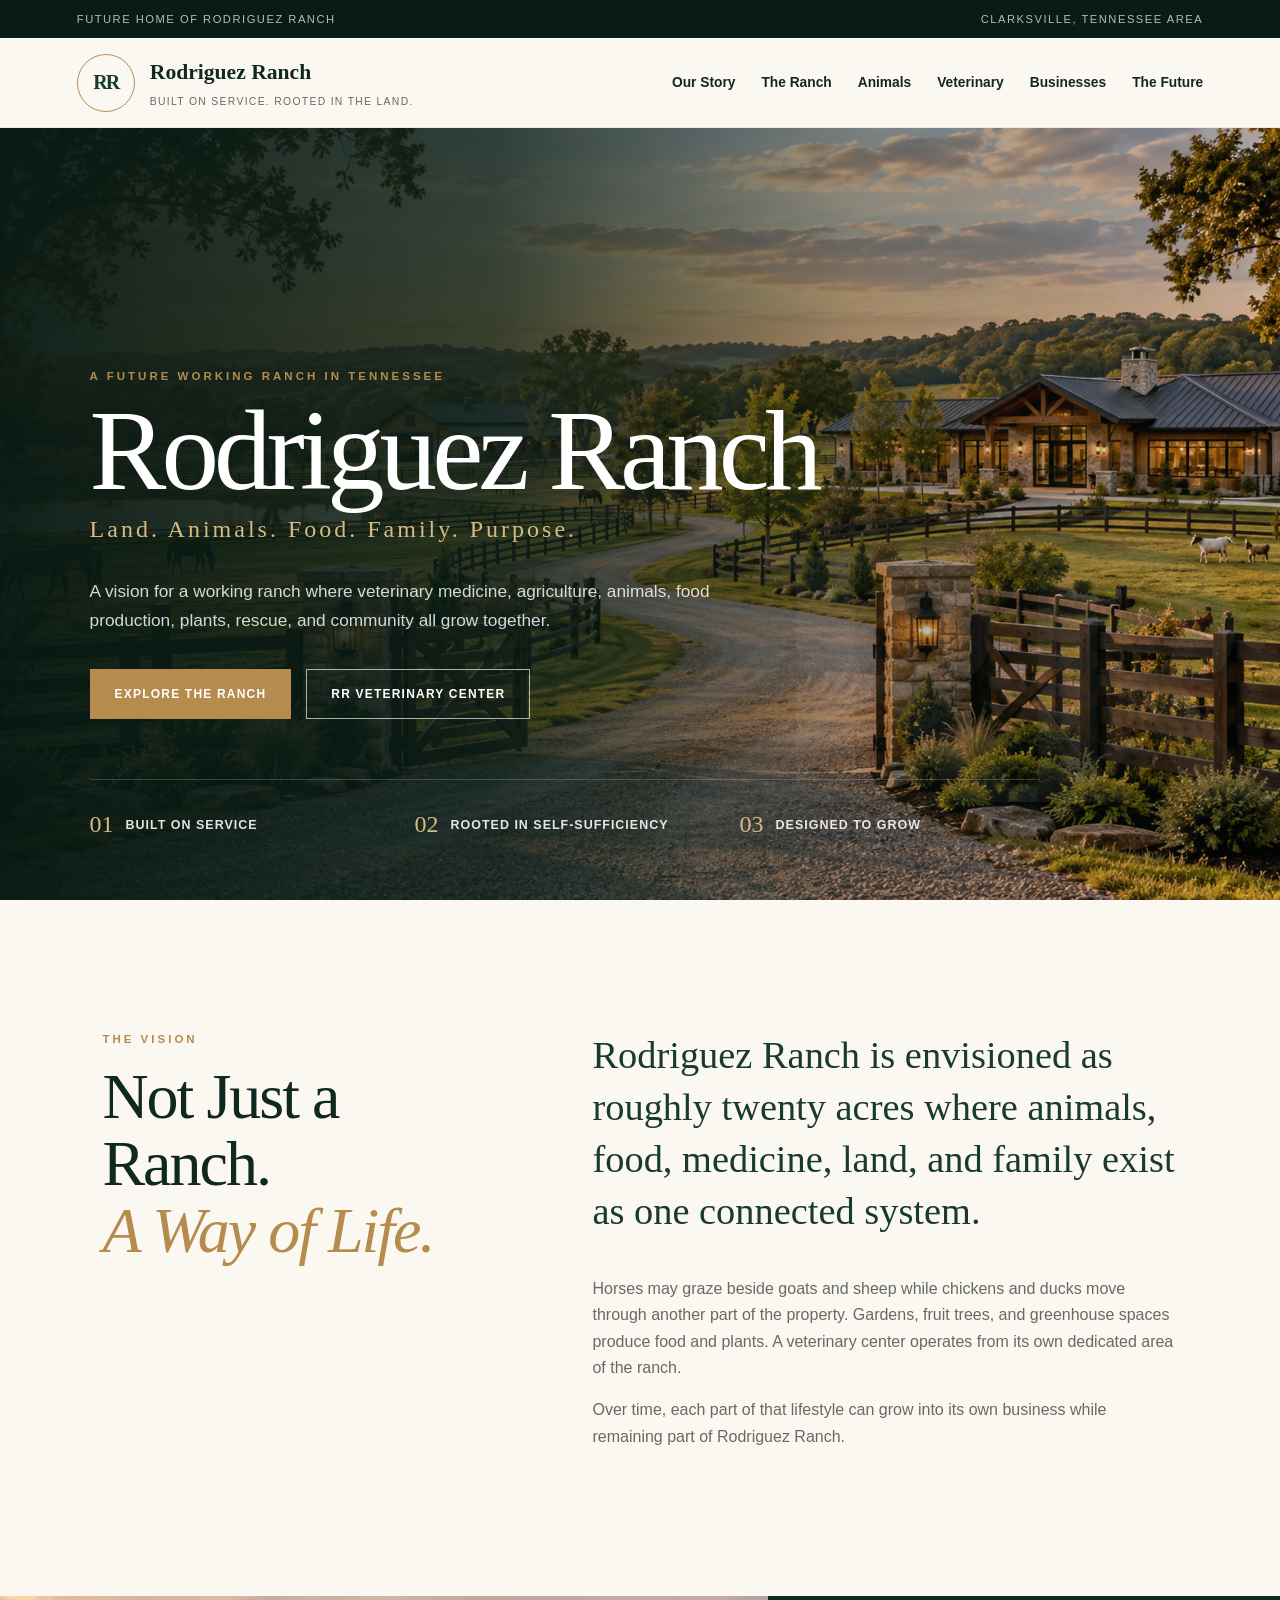
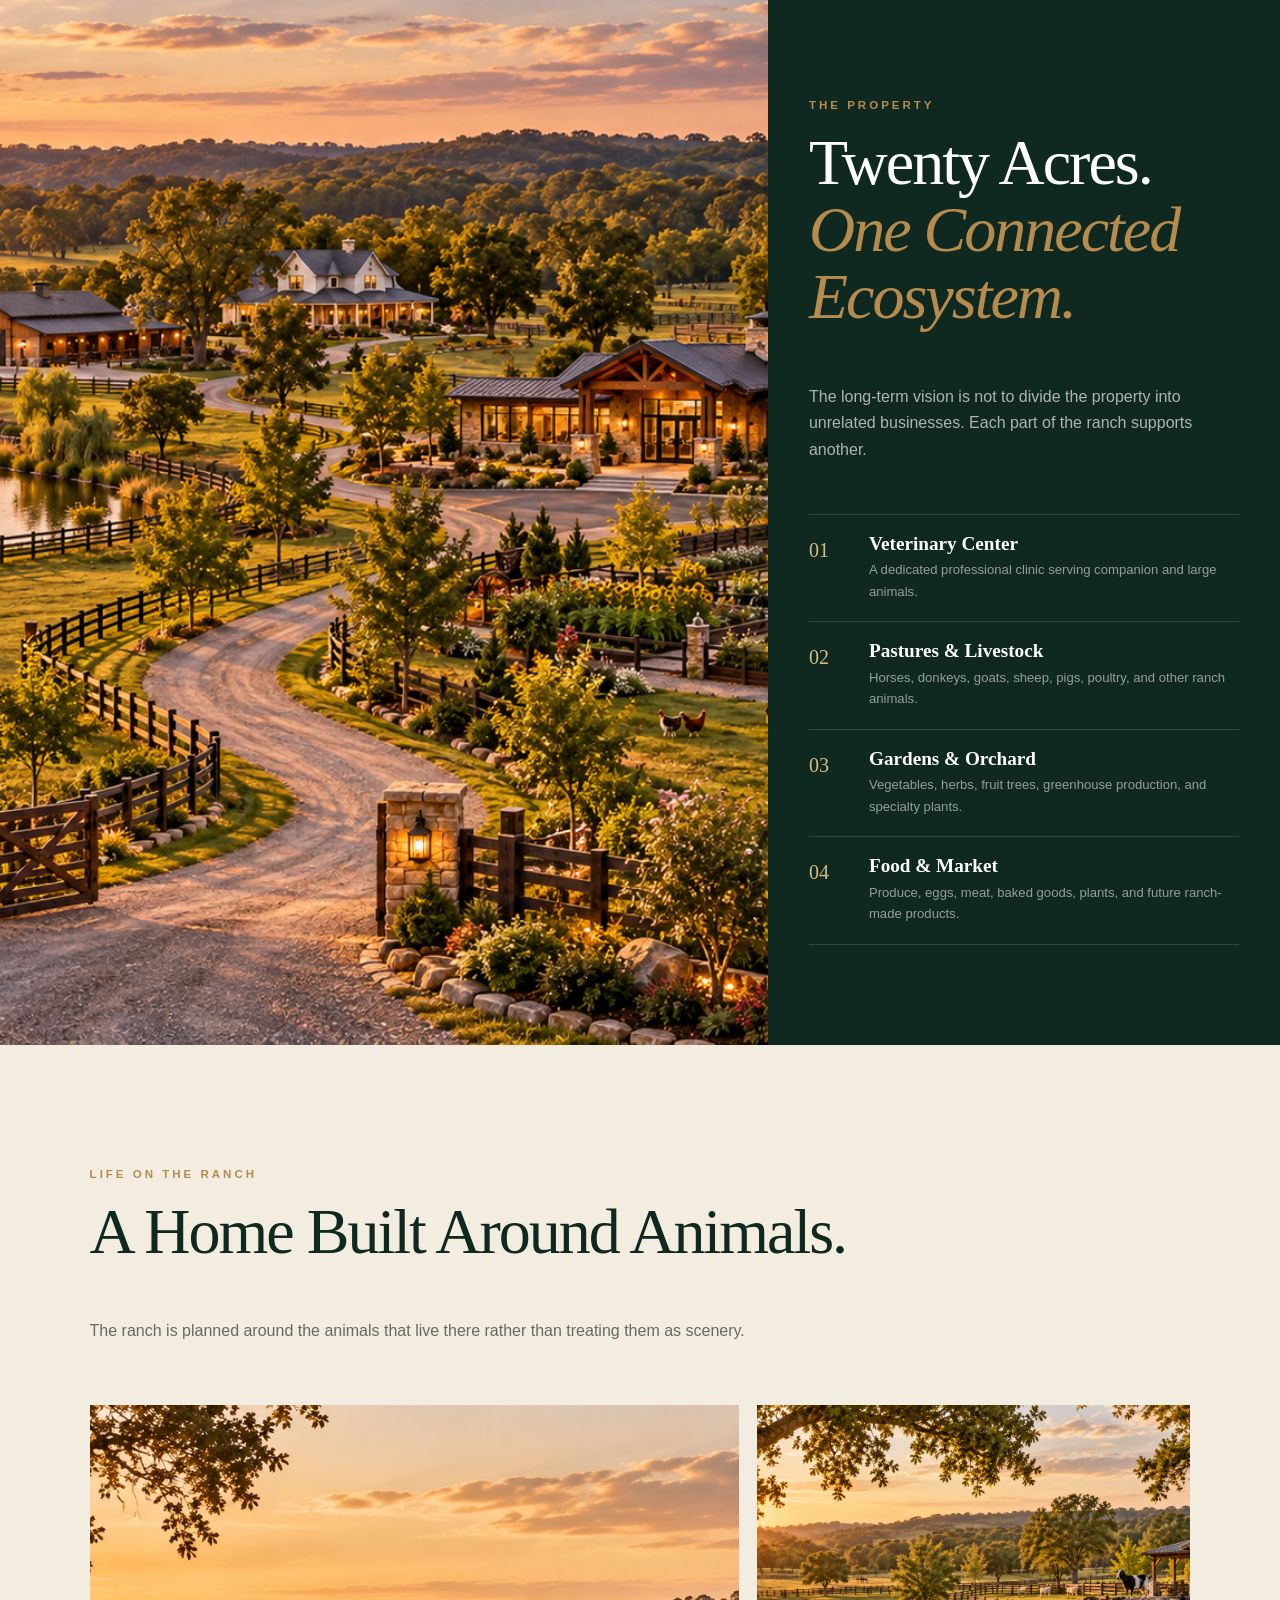
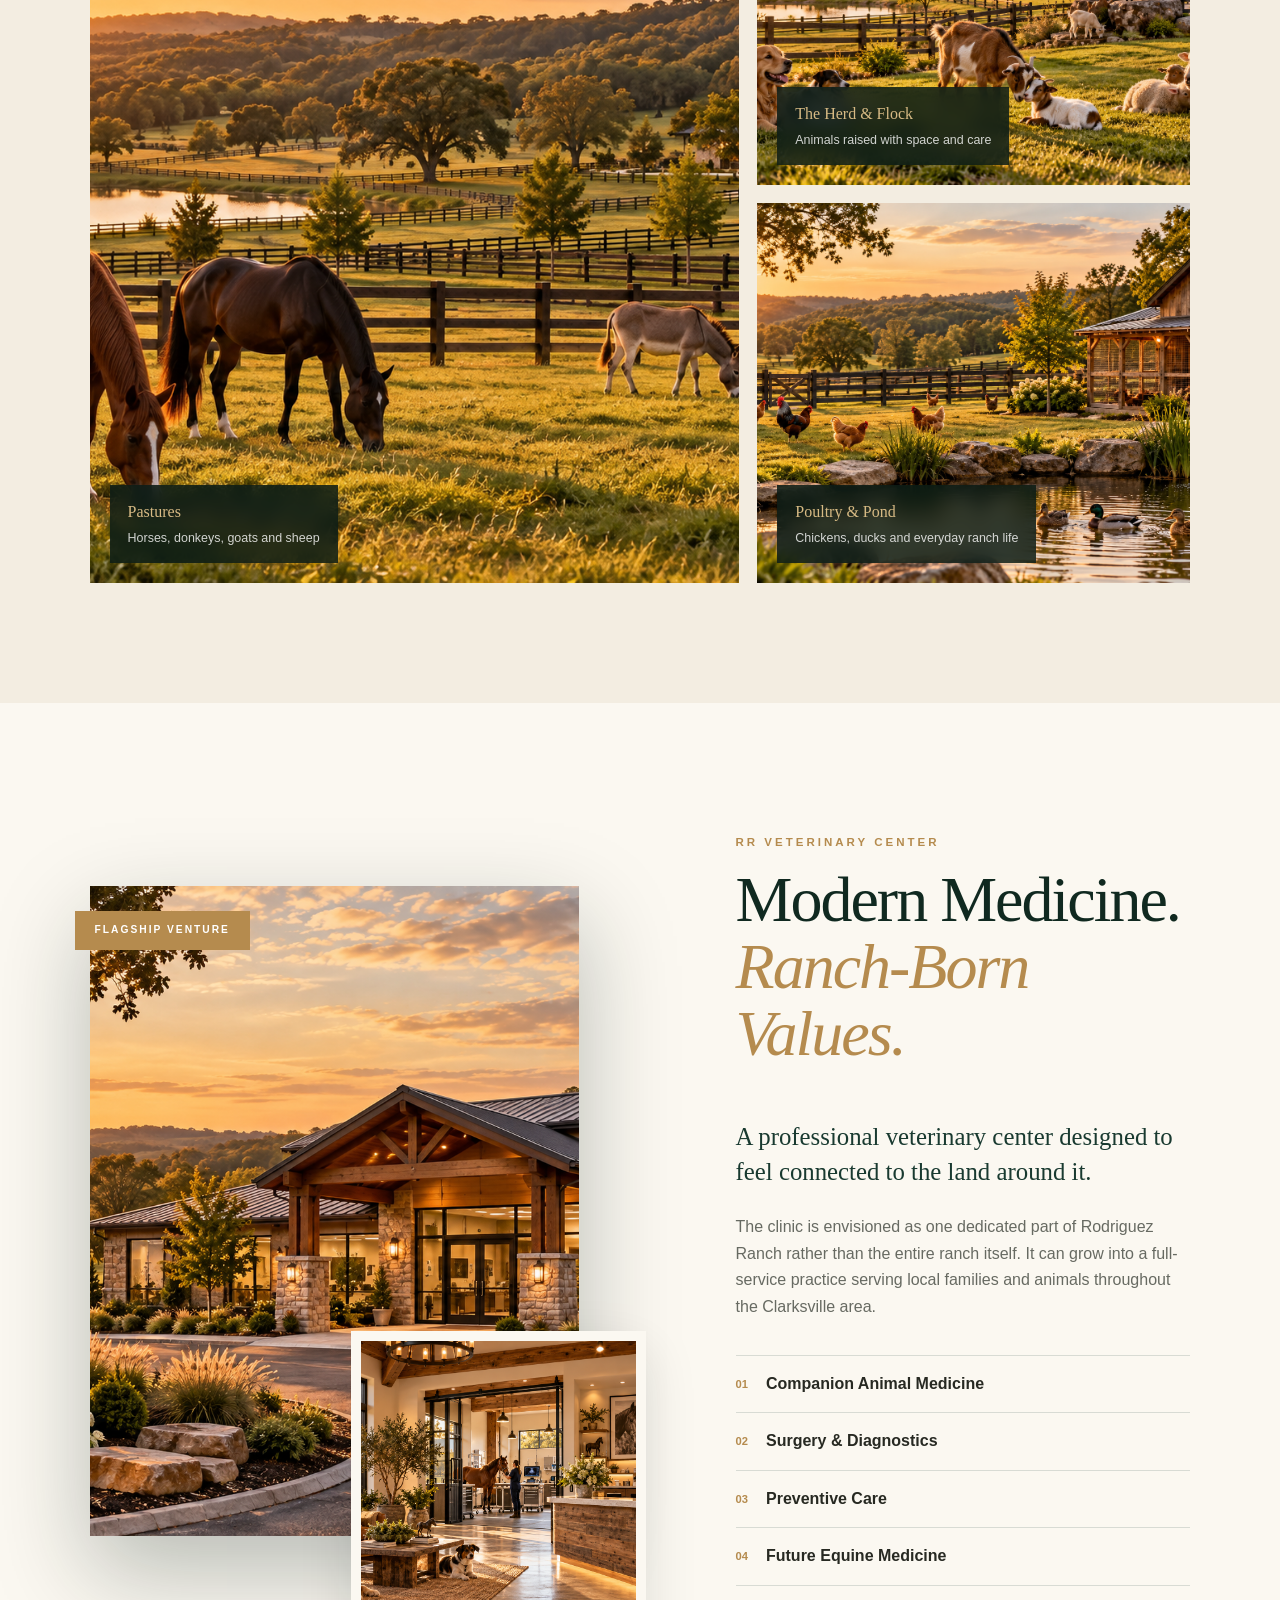
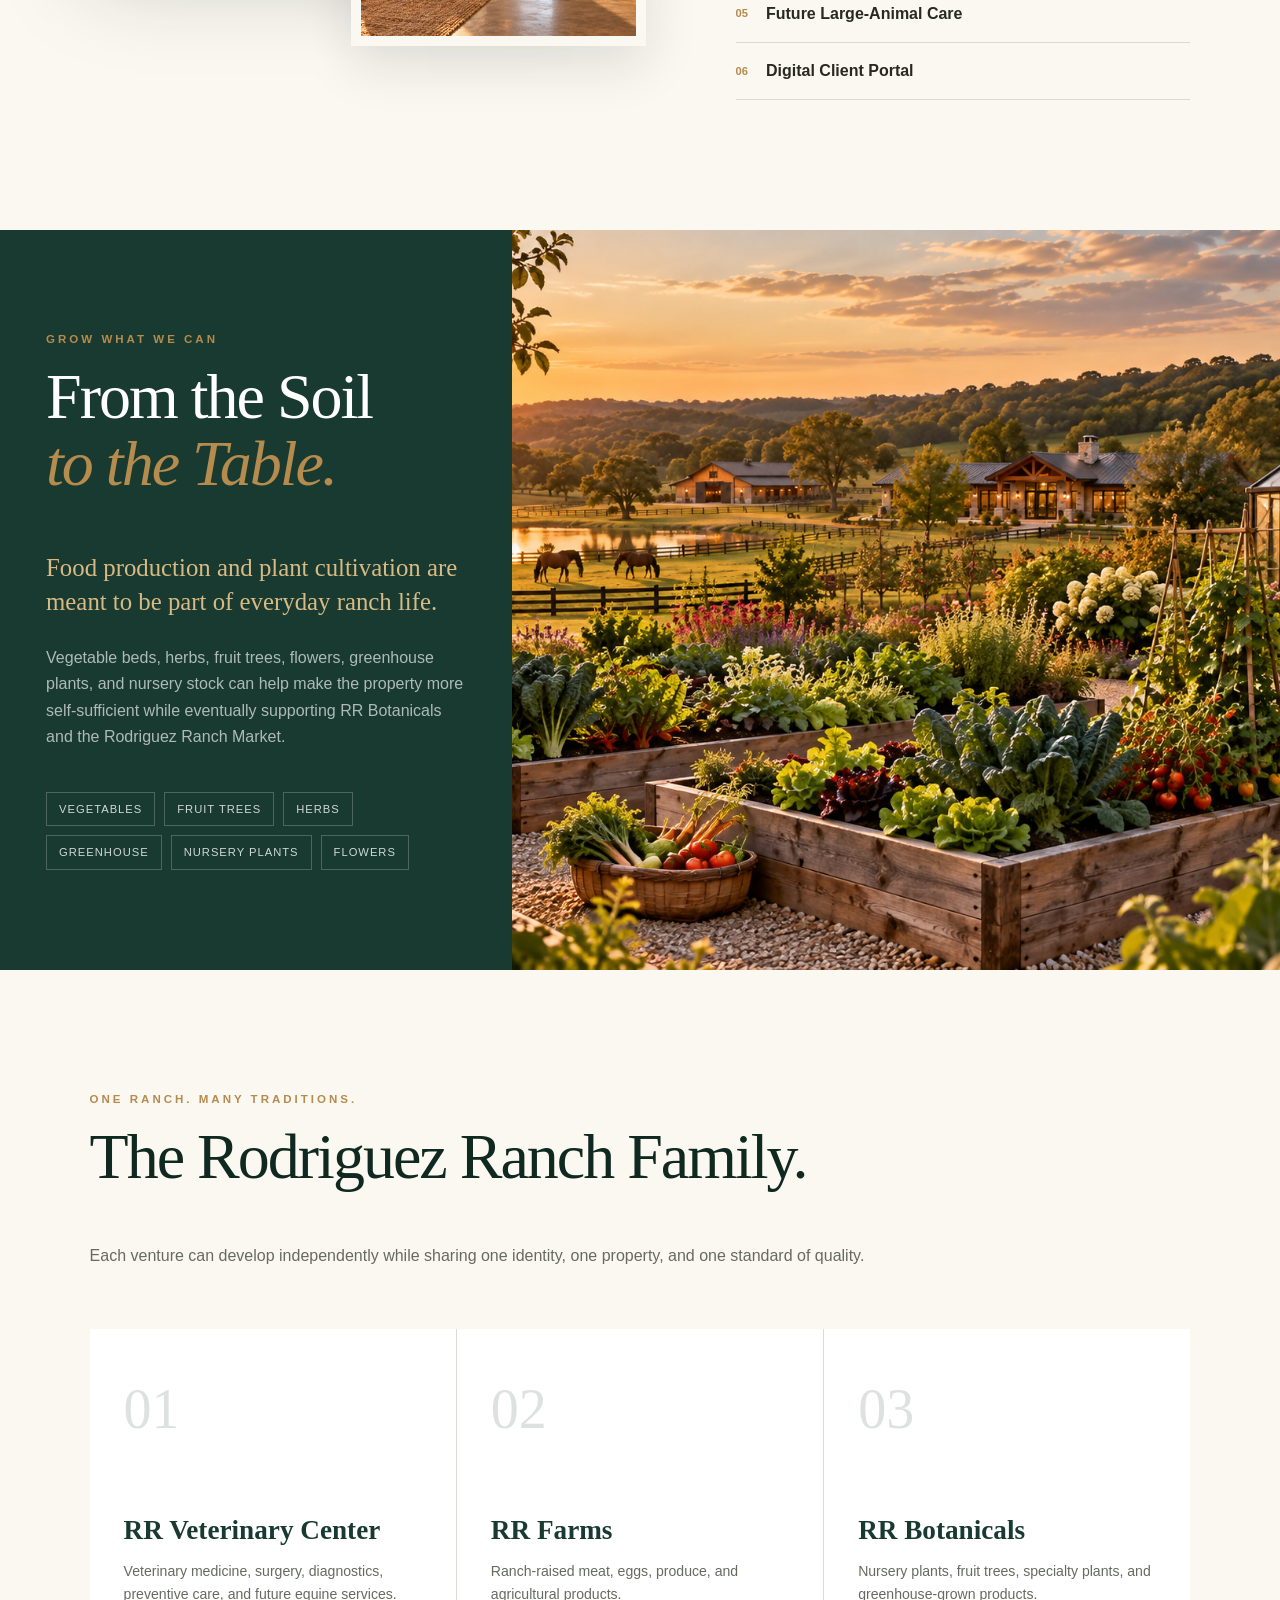
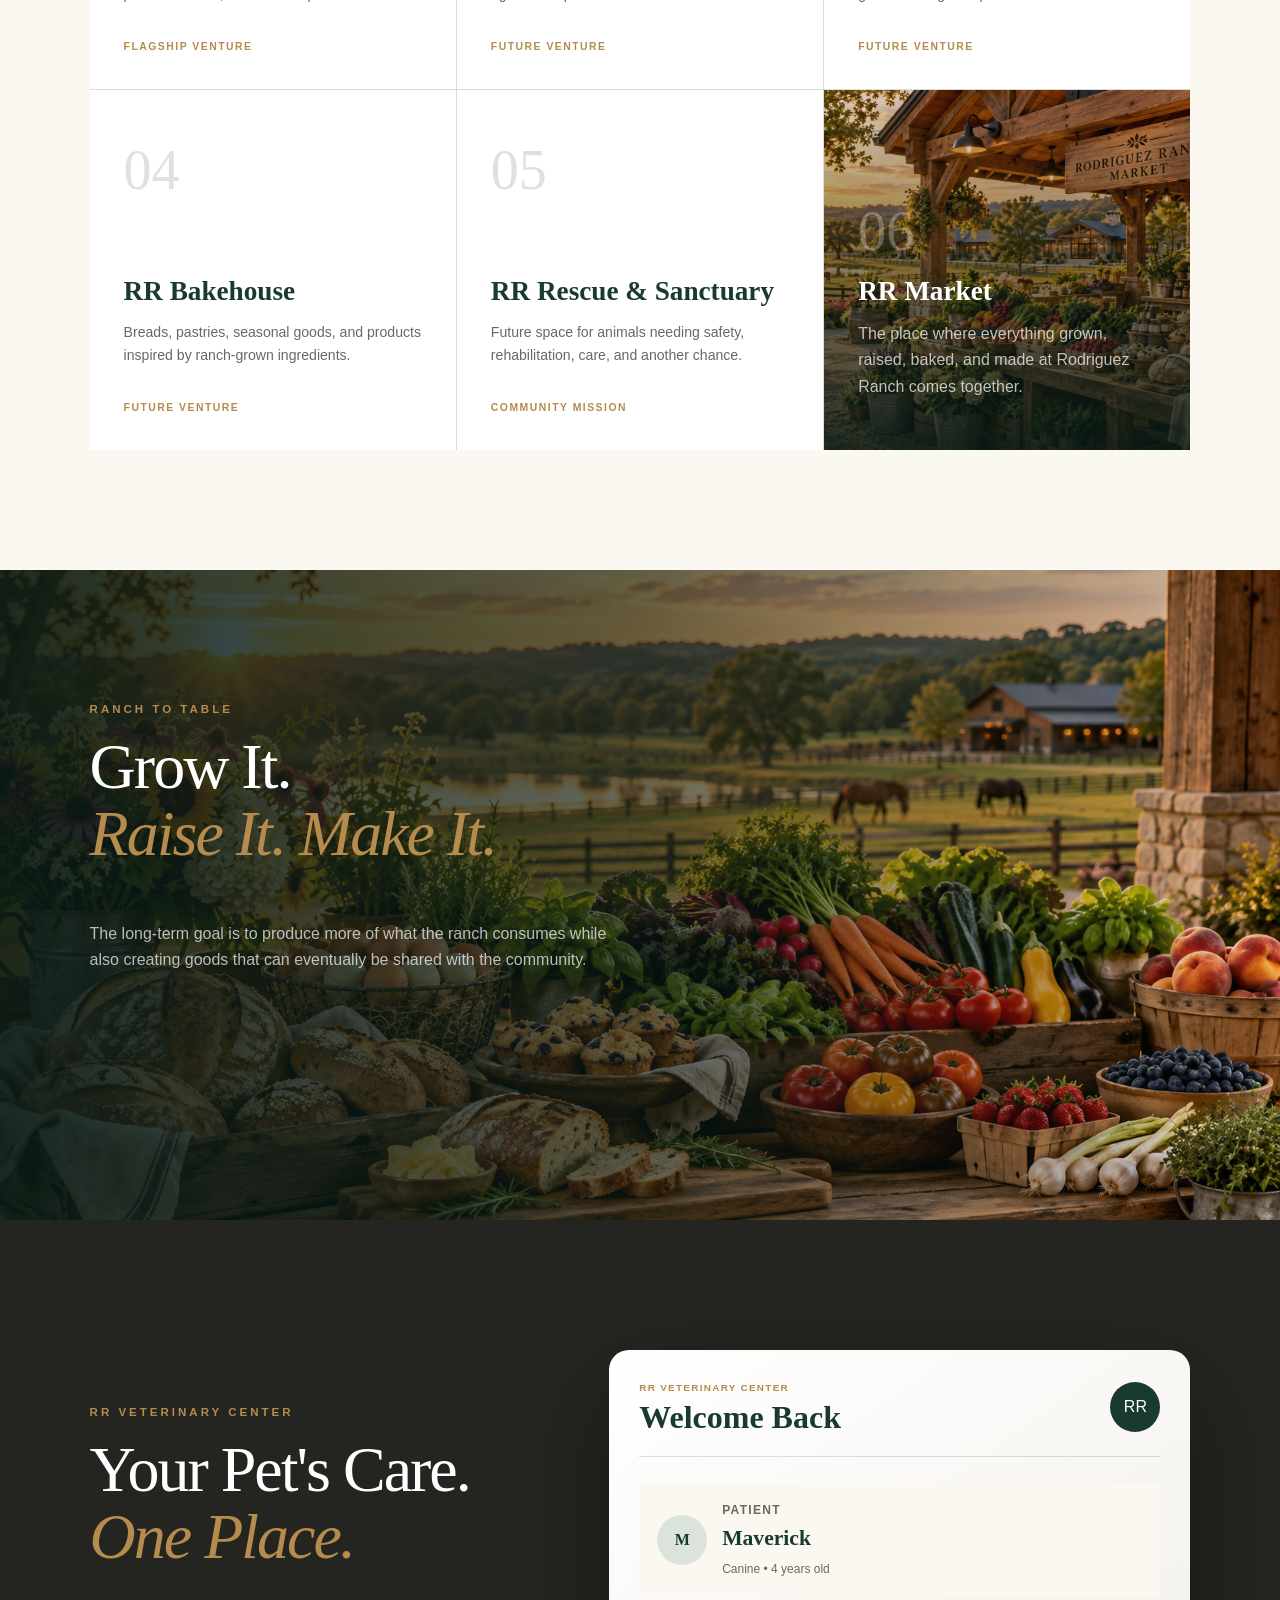
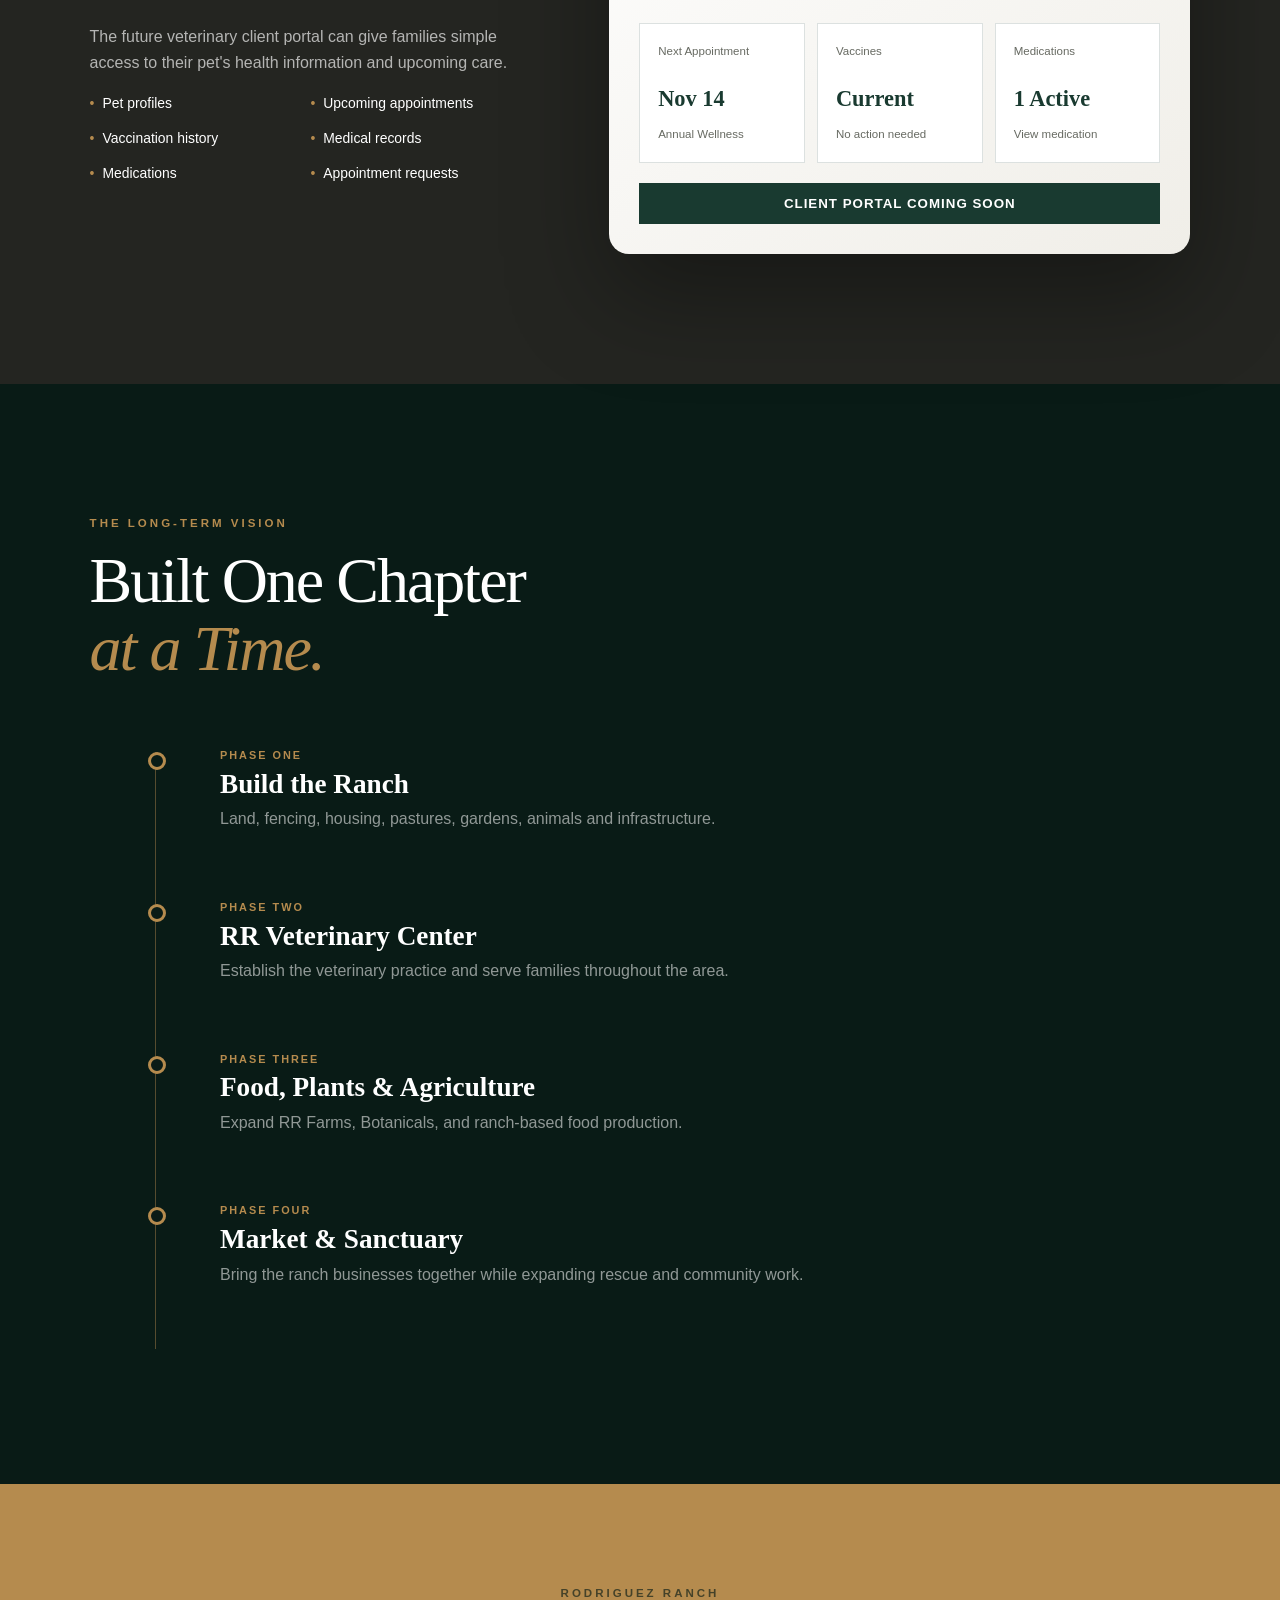
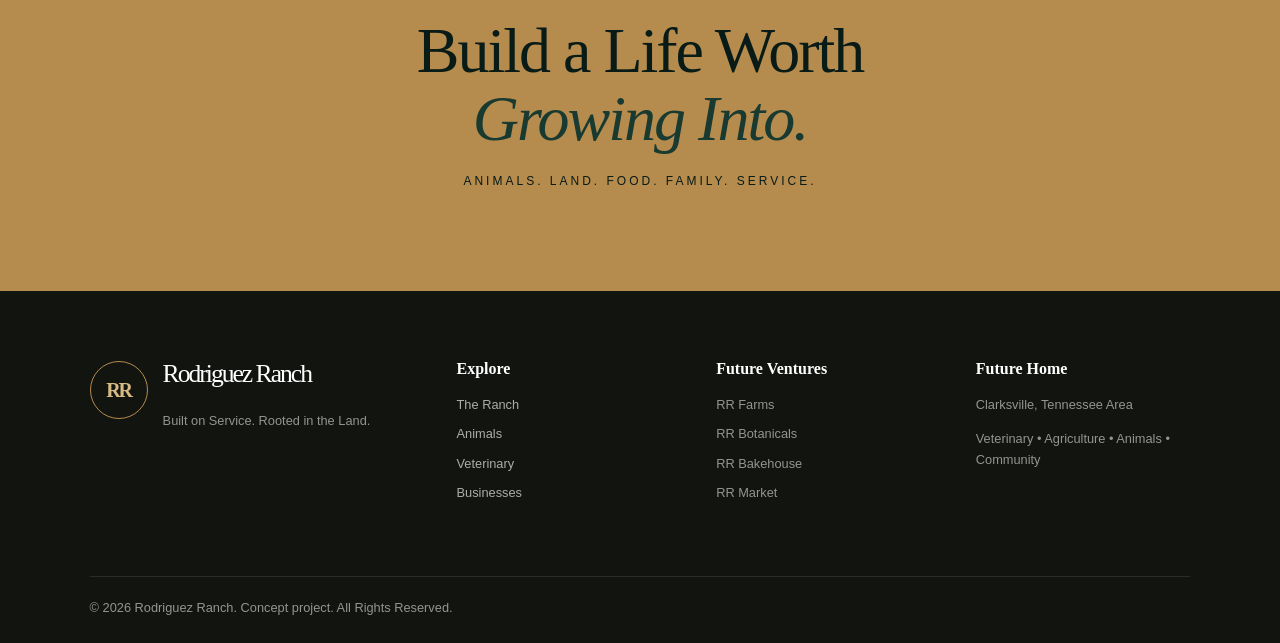
==== index.html @ 20a15f8b "Update index.html" ====
<!DOCTYPE html>
<html lang="en">

<head>
  <meta charset="UTF-8">

  <meta
    name="viewport"
    content="width=device-width, initial-scale=1.0"
  >

  <meta
    name="description"
    content="Rodriguez Ranch is a future working ranch in the Clarksville, Tennessee area built around veterinary medicine, animals, agriculture, food, plants, family, and service."
  >

  <title>Rodriguez Ranch | Clarksville, Tennessee</title>

  <link rel="stylesheet" href="style.css">
</head>


<body>

  <!-- =========================
       TOP BAR
  ========================== -->

  <div class="top-bar">
    <p>Future Home of Rodriguez Ranch</p>
    <p>Clarksville, Tennessee Area</p>
  </div>


  <!-- =========================
       HEADER
  ========================== -->

  <header id="home">

    <a href="#home" class="brand">

      <div class="brand-mark">
        RR
      </div>

      <div class="brand-text">

        <p class="brand-name">
          Rodriguez Ranch
        </p>

        <p class="brand-tagline">
          Built on Service. Rooted in the Land.
        </p>

      </div>

    </a>


    <nav aria-label="Main navigation">

      <ul>

        <li>
          <a href="#story">Our Story</a>
        </li>

        <li>
          <a href="ranch.html">The Ranch</a>
        </li>

        <li>
          <a href="#animals">Animals</a>
        </li>

        <li>
          <a href="#veterinary">Veterinary</a>
        </li>

        <li>
          <a href="#businesses">Businesses</a>
        </li>

        <li>
          <a href="#future">The Future</a>
        </li>

      </ul>

    </nav>

  </header>



  <main>


    <!-- =========================
         HERO
    ========================== -->

    <section id="hero">

      <div class="hero-content">

        <p class="eyebrow">
          A Future Working Ranch in Tennessee
        </p>

        <h1>
          Rodriguez Ranch
        </h1>

        <p class="hero-motto">
          Land. Animals. Food. Family. Purpose.
        </p>

        <p class="hero-description">
          A vision for a working ranch where veterinary
          medicine, agriculture, animals, food production,
          plants, rescue, and community all grow together.
        </p>


        <div class="hero-actions">

          <a href="ranch.html" class="button primary">
  Explore the Ranch
</a>

          <a href="#veterinary" class="button secondary">
            RR Veterinary Center
          </a>

        </div>


        <div class="hero-details">

          <div>
            <span>01</span>

            <strong>
              Built on Service
            </strong>
          </div>

          <div>
            <span>02</span>

            <strong>
              Rooted in Self-Sufficiency
            </strong>
          </div>

          <div>
            <span>03</span>

            <strong>
              Designed to Grow
            </strong>
          </div>

        </div>

      </div>

    </section>



    <!-- =========================
         STORY
    ========================== -->

    <section id="story">

      <div class="story-heading">

        <p class="eyebrow">
          The Vision
        </p>

        <h2>
          Not Just a Ranch.
          <span>A Way of Life.</span>
        </h2>

      </div>


      <div class="story-copy">

        <p class="story-lead">
          Rodriguez Ranch is envisioned as roughly
          twenty acres where animals, food, medicine,
          land, and family exist as one connected system.
        </p>

        <p>
          Horses may graze beside goats and sheep while
          chickens and ducks move through another part
          of the property. Gardens, fruit trees, and
          greenhouse spaces produce food and plants.
          A veterinary center operates from its own
          dedicated area of the ranch.
        </p>

        <p>
          Over time, each part of that lifestyle can
          grow into its own business while remaining
          part of Rodriguez Ranch.
        </p>

      </div>

    </section>



    <!-- =========================
         EXPLORE THE RANCH
    ========================== -->

    <section id="ranch">

      <div class="ranch-image">

        <img
          src="images/ranch/ranch-overview.png"
          alt="Concept view of Rodriguez Ranch with pastures, buildings, gardens and animals"
        >

      </div>


      <div class="ranch-content">

        <p class="eyebrow">
          The Property
        </p>

        <h2>
          Twenty Acres.
          <span>One Connected Ecosystem.</span>
        </h2>

        <p>
          The long-term vision is not to divide the
          property into unrelated businesses. Each
          part of the ranch supports another.
        </p>


        <div class="ranch-features">

          <article>
            <span>01</span>
            <h3>Veterinary Center</h3>
            <p>
              A dedicated professional clinic serving
              companion and large animals.
            </p>
          </article>


          <article>
            <span>02</span>
            <h3>Pastures &amp; Livestock</h3>
            <p>
              Horses, donkeys, goats, sheep, pigs,
              poultry, and other ranch animals.
            </p>
          </article>


          <article>
            <span>03</span>
            <h3>Gardens &amp; Orchard</h3>
            <p>
              Vegetables, herbs, fruit trees, greenhouse
              production, and specialty plants.
            </p>
          </article>


          <article>
            <span>04</span>
            <h3>Food &amp; Market</h3>
            <p>
              Produce, eggs, meat, baked goods, plants,
              and future ranch-made products.
            </p>
          </article>

        </div>

      </div>

    </section>



    <!-- =========================
         ANIMAL LIFE
    ========================== -->

    <section id="animals">

      <div class="section-heading">

        <p class="eyebrow">
          Life on the Ranch
        </p>

        <h2>
          A Home Built Around Animals.
        </h2>

        <p>
          The ranch is planned around the animals that
          live there rather than treating them as scenery.
        </p>

      </div>


      <div class="animal-gallery">

        <figure class="animal-main">

          <img
            src="images/animals/mixed-pasture.png"
            alt="Horses and other animals grazing across Rodriguez Ranch pastures"
          >

          <figcaption>
            <span>Pastures</span>
            Horses, donkeys, goats and sheep
          </figcaption>

        </figure>


        <figure>

          <img
            src="images/animals/goats-sheep-dog.png"
            alt="Dogs, goats and sheep relaxing together on the ranch"
          >

          <figcaption>
            <span>The Herd &amp; Flock</span>
            Animals raised with space and care
          </figcaption>

        </figure>


        <figure>

          <img
            src="images/animals/poultry-pond.png"
            alt="Chickens and ducks beside a pond and coop"
          >

          <figcaption>
            <span>Poultry &amp; Pond</span>
            Chickens, ducks and everyday ranch life
          </figcaption>

        </figure>


        <figure class="animal-wide">

          <img
            src="images/animals/horses-donkey.png"
            alt="Horses and donkey in a fenced ranch pasture"
          >

          <figcaption>
            <span>Equine Life</span>
            Horses and donkeys at the center of the ranch
          </figcaption>

        </figure>

      </div>

    </section>



    <!-- =========================
         VETERINARY CENTER
    ========================== -->

    <section id="veterinary">

      <div class="vet-visual">

        <img
          class="vet-main-image"
          src="images/veterinary/vet-center.png"
          alt="Concept exterior of the future RR Veterinary Center"
        >

        <img
          class="vet-secondary-image"
          src="images/veterinary/vet-interior.png"
          alt="Concept interior of the future RR Veterinary Center"
        >

        <div class="vet-label">
          Flagship Venture
        </div>

      </div>


      <div class="vet-content">

        <p class="eyebrow">
          RR Veterinary Center
        </p>

        <h2>
          Modern Medicine.
          <span>Ranch-Born Values.</span>
        </h2>

        <p class="large-copy">
          A professional veterinary center designed
          to feel connected to the land around it.
        </p>

        <p>
          The clinic is envisioned as one dedicated part
          of Rodriguez Ranch rather than the entire ranch
          itself. It can grow into a full-service practice
          serving local families and animals throughout
          the Clarksville area.
        </p>


        <div class="service-list">

          <div>
            <span>01</span>
            <p>Companion Animal Medicine</p>
          </div>

          <div>
            <span>02</span>
            <p>Surgery &amp; Diagnostics</p>
          </div>

          <div>
            <span>03</span>
            <p>Preventive Care</p>
          </div>

          <div>
            <span>04</span>
            <p>Future Equine Medicine</p>
          </div>

          <div>
            <span>05</span>
            <p>Future Large-Animal Care</p>
          </div>

          <div>
            <span>06</span>
            <p>Digital Client Portal</p>
          </div>

        </div>

      </div>

    </section>



    <!-- =========================
         GARDENS
    ========================== -->

    <section id="gardens">

      <div class="garden-content">

        <p class="eyebrow">
          Grow What We Can
        </p>

        <h2>
          From the Soil
          <span>to the Table.</span>
        </h2>

        <p class="large-copy">
          Food production and plant cultivation are
          meant to be part of everyday ranch life.
        </p>

        <p>
          Vegetable beds, herbs, fruit trees, flowers,
          greenhouse plants, and nursery stock can help
          make the property more self-sufficient while
          eventually supporting RR Botanicals and the
          Rodriguez Ranch Market.
        </p>


        <div class="garden-tags">
          <span>Vegetables</span>
          <span>Fruit Trees</span>
          <span>Herbs</span>
          <span>Greenhouse</span>
          <span>Nursery Plants</span>
          <span>Flowers</span>
        </div>

      </div>


      <div class="garden-image">

        <img
          src="images/gardens/garden-greenhouse.png"
          alt="Raised vegetable gardens and greenhouse at Rodriguez Ranch"
        >

      </div>

    </section>



    <!-- =========================
         BUSINESS FAMILY
    ========================== -->

    <section id="businesses">

      <div class="section-heading">

        <p class="eyebrow">
          One Ranch. Many Traditions.
        </p>

        <h2>
          The Rodriguez Ranch Family.
        </h2>

        <p>
          Each venture can develop independently while
          sharing one identity, one property, and one
          standard of quality.
        </p>

      </div>


      <div class="business-grid">


        <article class="business-card business-vet">

          <p class="business-number">01</p>

          <h3>
            RR Veterinary Center
          </h3>

          <p>
            Veterinary medicine, surgery, diagnostics,
            preventive care, and future equine services.
          </p>

          <span>
            Flagship Venture
          </span>

        </article>


        <article class="business-card business-farms">

          <p class="business-number">02</p>

          <h3>
            RR Farms
          </h3>

          <p>
            Ranch-raised meat, eggs, produce, and
            agricultural products.
          </p>

          <span>
            Future Venture
          </span>

        </article>


        <article class="business-card business-botanicals">

          <p class="business-number">03</p>

          <h3>
            RR Botanicals
          </h3>

          <p>
            Nursery plants, fruit trees, specialty
            plants, and greenhouse-grown products.
          </p>

          <span>
            Future Venture
          </span>

        </article>


        <article class="business-card business-bakehouse">

          <p class="business-number">04</p>

          <h3>
            RR Bakehouse
          </h3>

          <p>
            Breads, pastries, seasonal goods, and
            products inspired by ranch-grown ingredients.
          </p>

          <span>
            Future Venture
          </span>

        </article>


        <article class="business-card business-rescue">

          <p class="business-number">05</p>

          <h3>
            RR Rescue &amp; Sanctuary
          </h3>

          <p>
            Future space for animals needing safety,
            rehabilitation, care, and another chance.
          </p>

          <span>
            Community Mission
          </span>

        </article>


        <article class="business-card business-market">

          <img
            src="images/products/ranch-market.png"
            alt="Concept Rodriguez Ranch Market with produce, bread, eggs and plants"
          >

          <div class="business-overlay">

            <p class="business-number">
              06
            </p>

            <h3>
              RR Market
            </h3>

            <p>
              The place where everything grown,
              raised, baked, and made at Rodriguez
              Ranch comes together.
            </p>

          </div>

        </article>


      </div>

    </section>



    <!-- =========================
         FARM TO TABLE FEATURE
    ========================== -->

    <section id="farm-table">

      <img
        src="images/products/ranch-food.png"
        alt="Fresh bread, vegetables, fruit and ranch products"
      >


      <div class="farm-table-content">

        <p class="eyebrow">
          Ranch to Table
        </p>

        <h2>
          Grow It.
          <span>Raise It. Make It.</span>
        </h2>

        <p>
          The long-term goal is to produce more of what
          the ranch consumes while also creating goods
          that can eventually be shared with the community.
        </p>

      </div>

    </section>



    <!-- =========================
         CLIENT PORTAL
    ========================== -->

    <section id="client-portal">

      <div class="portal-intro">

        <p class="eyebrow">
          RR Veterinary Center
        </p>

        <h2>
          Your Pet's Care.
          <span>One Place.</span>
        </h2>

        <p>
          The future veterinary client portal can give
          families simple access to their pet's health
          information and upcoming care.
        </p>


        <ul>
          <li>Pet profiles</li>
          <li>Upcoming appointments</li>
          <li>Vaccination history</li>
          <li>Medical records</li>
          <li>Medications</li>
          <li>Appointment requests</li>
        </ul>

      </div>


      <div class="portal-demo">

        <div class="portal-window">


          <div class="portal-header">

            <div>
              <p class="portal-small">
                RR Veterinary Center
              </p>

              <h3>
                Welcome Back
              </h3>
            </div>

            <div class="portal-avatar">
              RR
            </div>

          </div>


          <div class="pet-profile">

            <div class="pet-avatar">
              M
            </div>

            <div>

              <p class="portal-small">
                Patient
              </p>

              <h4>
                Maverick
              </h4>

              <p>
                Canine • 4 years old
              </p>

            </div>

          </div>


          <div class="portal-status-grid">

            <div class="portal-stat">

              <p>
                Next Appointment
              </p>

              <strong>
                Nov 14
              </strong>

              <span>
                Annual Wellness
              </span>

            </div>


            <div class="portal-stat">

              <p>
                Vaccines
              </p>

              <strong>
                Current
              </strong>

              <span>
                No action needed
              </span>

            </div>


            <div class="portal-stat">

              <p>
                Medications
              </p>

              <strong>
                1 Active
              </strong>

              <span>
                View medication
              </span>

            </div>

          </div>


          <button type="button" disabled>
            Client Portal Coming Soon
          </button>

        </div>

      </div>

    </section>



    <!-- =========================
         FUTURE
    ========================== -->

    <section id="future">

      <div class="future-heading">

        <p class="eyebrow">
          The Long-Term Vision
        </p>

        <h2>
          Built One Chapter
          <span>at a Time.</span>
        </h2>

      </div>


      <div class="timeline">


        <article>

          <p class="phase">
            Phase One
          </p>

          <h3>
            Build the Ranch
          </h3>

          <p>
            Land, fencing, housing, pastures,
            gardens, animals and infrastructure.
          </p>

        </article>


        <article>

          <p class="phase">
            Phase Two
          </p>

          <h3>
            RR Veterinary Center
          </h3>

          <p>
            Establish the veterinary practice and
            serve families throughout the area.
          </p>

        </article>


        <article>

          <p class="phase">
            Phase Three
          </p>

          <h3>
            Food, Plants &amp; Agriculture
          </h3>

          <p>
            Expand RR Farms, Botanicals, and
            ranch-based food production.
          </p>

        </article>


        <article>

          <p class="phase">
            Phase Four
          </p>

          <h3>
            Market &amp; Sanctuary
          </h3>

          <p>
            Bring the ranch businesses together while
            expanding rescue and community work.
          </p>

        </article>

      </div>

    </section>



    <!-- =========================
         FINAL CTA
    ========================== -->

    <section id="contact">

      <p class="eyebrow">
        Rodriguez Ranch
      </p>

      <h2>
        Build a Life Worth
        <span>Growing Into.</span>
      </h2>

      <p>
        Animals. Land. Food. Family. Service.
      </p>

    </section>

  </main>



  <!-- =========================
       FOOTER
  ========================== -->

  <footer>

    <div class="footer-brand">

      <div class="brand-mark">
        RR
      </div>

      <div>

        <h2>
          Rodriguez Ranch
        </h2>

        <p>
          Built on Service. Rooted in the Land.
        </p>

      </div>

    </div>


    <div>

      <h3>
        Explore
      </h3>

      <ul>
        <li><a href="#ranch">The Ranch</a></li>
        <li><a href="#animals">Animals</a></li>
        <li><a href="#veterinary">Veterinary</a></li>
        <li><a href="#businesses">Businesses</a></li>
      </ul>

    </div>


    <div>

      <h3>
        Future Ventures
      </h3>

      <ul>
        <li>RR Farms</li>
        <li>RR Botanicals</li>
        <li>RR Bakehouse</li>
        <li>RR Market</li>
      </ul>

    </div>


    <div>

      <h3>
        Future Home
      </h3>

      <p>
        Clarksville, Tennessee Area
      </p>

      <p>
        Veterinary • Agriculture • Animals • Community
      </p>

    </div>


    <p class="copyright">
      &copy; 2026 Rodriguez Ranch.
      Concept Project. All Rights Reserved.
    </p>

  </footer>


  <script src="script.js"></script>

</body>

</html>
---- style.css ----
/* =========================================================
   RODRIGUEZ RANCH
========================================================= */

:root {
  --forest: #193a30;
  --forest-dark: #102920;
  --forest-deep: #091b16;

  --sage: #75897a;
  --sage-light: #dce3db;

  --cream: #f3ede1;
  --cream-light: #fbf8f1;

  --brass: #b58b4e;
  --brass-light: #d7ba84;

  --cognac: #895a3d;

  --charcoal: #242521;
  --black: #121410;

  --white: #ffffff;

  --text: #272922;
  --text-light: #676a62;

  --border:
    rgba(25, 58, 48, 0.15);

  --shadow:
    0 18px 50px rgba(9, 27, 22, 0.12);

  --shadow-deep:
    0 35px 90px rgba(9, 27, 22, 0.28);
}


/* =========================================================
   GLOBAL
========================================================= */

* {
  box-sizing: border-box;
}

html {
  scroll-behavior: smooth;
}

body {
  margin: 0;

  background:
    var(--cream-light);

  color: var(--text);

  font-family:
    Arial,
    Helvetica,
    sans-serif;

  line-height: 1.65;

  overflow-x: hidden;
}

img {
  display: block;

  width: 100%;

  max-width: 100%;
}

a {
  color: inherit;
}

h1,
h2,
h3,
h4,
p {
  margin-top: 0;
}

h1,
h2,
h3 {
  line-height: 1.05;
}

h1,
h2 {
  font-family:
    Georgia,
    "Times New Roman",
    serif;
}

section {
  scroll-margin-top: 115px;
}

h2 {
  font-size:
    clamp(
      2.7rem,
      5vw,
      5.2rem
    );

  font-weight: 500;

  letter-spacing: -2px;
}

h2 span {
  display: block;

  color: var(--brass);

  font-style: italic;
}

.eyebrow {
  margin-bottom: 14px;

  color: var(--brass);

  font-size: 0.72rem;

  font-weight: 800;

  text-transform: uppercase;

  letter-spacing: 3px;
}

.large-copy {
  color: var(--forest);

  font-family:
    Georgia,
    "Times New Roman",
    serif;

  font-size: 1.55rem;

  line-height: 1.4;
}


/* =========================================================
   TOP BAR
========================================================= */

.top-bar {
  min-height: 38px;

  padding:
    7px
    6%;

  display: flex;

  justify-content: space-between;

  align-items: center;

  gap: 20px;

  background:
    var(--forest-deep);

  color:
    rgba(255,255,255,.7);

  font-size: .7rem;

  text-transform: uppercase;

  letter-spacing: 1.5px;
}

.top-bar p {
  margin: 0;
}


/* =========================================================
   HEADER
========================================================= */

header {
  position: sticky;

  top: 0;

  z-index: 1000;

  min-height: 90px;

  padding:
    13px
    6%;

  display: flex;

  align-items: center;

  justify-content: space-between;

  gap: 35px;

  background:
    rgba(251,248,241,.96);

  backdrop-filter:
    blur(15px);

  border-bottom:
    1px solid
    rgba(25,58,48,.08);
}


/* BRAND */

.brand {
  display: flex;

  align-items: center;

  gap: 15px;

  text-decoration: none;
}

.brand-mark {
  width: 58px;

  height: 58px;

  display: flex;

  align-items: center;

  justify-content: center;

  flex-shrink: 0;

  border:
    1px solid var(--brass);

  border-radius: 50%;

  color: var(--forest);

  font-family:
    Georgia,
    "Times New Roman",
    serif;

  font-size: 1.25rem;

  font-weight: 700;

  letter-spacing: -2px;
}

.brand-name {
  margin: 0;

  color:
    var(--forest-dark);

  font-family:
    Georgia,
    "Times New Roman",
    serif;

  font-size: 1.35rem;

  font-weight: 700;
}

.brand-tagline {
  margin:
    3px
    0
    0;

  color:
    var(--text-light);

  font-size: .65rem;

  text-transform: uppercase;

  letter-spacing: 1.3px;
}


/* NAV */

nav ul {
  margin: 0;

  padding: 0;

  display: flex;

  gap: 26px;

  list-style: none;
}

nav a {
  position: relative;

  color:
    var(--forest-dark);

  text-decoration: none;

  font-size: .86rem;

  font-weight: 700;
}

nav a::after {
  content: "";

  position: absolute;

  left: 0;

  bottom: -7px;

  width: 0;

  height: 2px;

  background:
    var(--brass);

  transition:
    width .25s ease;
}

nav a:hover::after {
  width: 100%;
}


/* =========================================================
   HERO
========================================================= */

#hero {
  position: relative;

  min-height:
    calc(100vh - 128px);

  padding:
    110px
    7%
    55px;

  display: flex;

  align-items: flex-end;

  color: white;

  background:
    linear-gradient(
      90deg,
      rgba(7,25,20,.96) 0%,
      rgba(10,31,25,.80) 39%,
      rgba(10,31,25,.35) 67%,
      rgba(10,31,25,.10) 100%
    ),
    url("images/ranch/ranch-entrance.png");

  background-size: cover;

  background-position: center;

  overflow: hidden;
}

#hero::after {
  content: "RR";

  position: absolute;

  right: 3%;

  bottom: -90px;

  color:
    rgba(255,255,255,.045);

  font-family:
    Georgia,
    "Times New Roman",
    serif;

  font-size:
    clamp(
      15rem,
      30vw,
      31rem
    );

  font-weight: 700;

  letter-spacing: -35px;

  pointer-events: none;
}

.hero-content {
  position: relative;

  z-index: 2;

  width: 100%;

  max-width: 950px;
}

#hero h1 {
  margin-bottom: 10px;

  font-size:
    clamp(
      4.2rem,
      9vw,
      9rem
    );

  font-weight: 500;

  line-height: .87;

  letter-spacing: -5px;
}

.hero-motto {
  margin-bottom: 28px;

  color:
    var(--brass-light);

  font-family:
    Georgia,
    "Times New Roman",
    serif;

  font-size:
    clamp(
      1rem,
      2vw,
      1.5rem
    );

  letter-spacing: 3px;
}

.hero-description {
  max-width: 680px;

  color:
    rgba(255,255,255,.82);

  font-size: 1.08rem;
}


/* BUTTONS */

.hero-actions {
  margin-top: 35px;

  display: flex;

  flex-wrap: wrap;

  gap: 15px;
}

.button {
  min-height: 50px;

  padding:
    14px
    24px;

  display: inline-flex;

  align-items: center;

  justify-content: center;

  border:
    1px solid transparent;

  text-decoration: none;

  text-transform: uppercase;

  letter-spacing: 1.2px;

  font-size: .75rem;

  font-weight: 800;

  transition:
    .25s ease;
}

.button.primary {
  background:
    var(--brass);

  color: white;
}

.button.primary:hover {
  background:
    var(--brass-light);

  color:
    var(--forest-deep);

  transform:
    translateY(-3px);
}

.button.secondary {
  border-color:
    rgba(255,255,255,.65);

  color: white;
}

.button.secondary:hover {
  background: white;

  color:
    var(--forest-deep);

  transform:
    translateY(-3px);
}


/* HERO DETAILS */

.hero-details {
  max-width: 950px;

  margin-top: 60px;

  padding-top: 25px;

  display: grid;

  grid-template-columns:
    repeat(3,1fr);

  gap: 25px;

  border-top:
    1px solid
    rgba(255,255,255,.18);
}

.hero-details div {
  display: flex;

  align-items: center;

  gap: 12px;
}

.hero-details span {
  color:
    var(--brass-light);

  font-family:
    Georgia,
    serif;

  font-size: 1.5rem;
}

.hero-details strong {
  color:
    rgba(255,255,255,.88);

  font-size: .78rem;

  text-transform: uppercase;

  letter-spacing: 1px;
}


/* =========================================================
   STORY
========================================================= */

#story {
  padding:
    130px
    8%;

  display: grid;

  grid-template-columns:
    .8fr
    1.2fr;

  gap: 100px;

  background:
    var(--cream-light);
}

.story-heading h2 {
  color:
    var(--forest-dark);
}

.story-lead {
  color:
    var(--forest);

  font-family:
    Georgia,
    serif;

  font-size:
    clamp(
      1.7rem,
      3vw,
      2.5rem
    );

  line-height: 1.35;
}

.story-copy > p:not(.story-lead) {
  max-width: 680px;

  color:
    var(--text-light);
}


/* =========================================================
   RANCH OVERVIEW
========================================================= */

#ranch {
  display: grid;

  grid-template-columns:
    1.2fr
    .8fr;

  min-height: 850px;

  background:
    var(--forest-dark);
}

.ranch-image {
  min-height: 800px;
}

.ranch-image img {
  height: 100%;

  object-fit: cover;
}

.ranch-content {
  padding:
    100px
    8%;

  color: white;

  display: flex;

  flex-direction: column;

  justify-content: center;
}

.ranch-content h2 {
  color: white;
}

.ranch-content > p:not(.eyebrow) {
  color:
    rgba(255,255,255,.65);
}

.ranch-features {
  margin-top: 35px;

  border-top:
    1px solid
    rgba(255,255,255,.13);
}

.ranch-features article {
  padding:
    19px
    0;

  display: grid;

  grid-template-columns:
    45px
    1fr;

  column-gap: 15px;

  border-bottom:
    1px solid
    rgba(255,255,255,.13);
}

.ranch-features span {
  grid-row:
    1 / 3;

  color:
    var(--brass-light);

  font-family:
    Georgia,
    serif;

  font-size: 1.25rem;
}

.ranch-features h3 {
  margin-bottom: 5px;

  font-family:
    Georgia,
    serif;

  font-size: 1.2rem;
}

.ranch-features p {
  margin: 0;

  color:
    rgba(255,255,255,.55);

  font-size: .82rem;
}


/* =========================================================
   ANIMALS
========================================================= */

#animals {
  padding:
    120px
    7%;

  background:
    var(--cream);
}

.section-heading {
  max-width: 800px;

  margin-bottom: 60px;
}

.section-heading h2 {
  color:
    var(--forest-dark);
}

.section-heading > p:last-child {
  color:
    var(--text-light);
}

.animal-gallery {
  display: grid;

  grid-template-columns:
    1.2fr
    .8fr;

  grid-template-rows:
    380px
    380px;

  gap: 18px;
}

.animal-gallery figure {
  position: relative;

  margin: 0;

  overflow: hidden;
}

.animal-gallery img {
  height: 100%;

  object-fit: cover;

  transition:
    transform .5s ease;
}

.animal-gallery figure:hover img {
  transform:
    scale(1.035);
}

.animal-main {
  grid-row:
    1 / 3;
}

.animal-wide {
  display: none;
}

.animal-gallery figcaption {
  position: absolute;

  left: 20px;

  bottom: 20px;

  padding:
    14px
    18px;

  max-width: 280px;

  background:
    rgba(9,27,22,.83);

  color:
    rgba(255,255,255,.8);

  backdrop-filter:
    blur(8px);

  font-size: .78rem;
}

.animal-gallery figcaption span {
  display: block;

  margin-bottom: 3px;

  color:
    var(--brass-light);

  font-family:
    Georgia,
    serif;

  font-size: 1rem;
}


/* =========================================================
   VETERINARY
========================================================= */

#veterinary {
  padding:
    130px
    7%;

  display: grid;

  grid-template-columns:
    1.1fr
    .9fr;

  gap: 90px;

  align-items: center;

  background:
    var(--cream-light);
}

.vet-visual {
  position: relative;

  min-height: 760px;
}

.vet-main-image {
  width: 88%;

  height: 650px;

  object-fit: cover;

  box-shadow:
    var(--shadow-deep);
}

.vet-secondary-image {
  position: absolute;

  right: 0;

  bottom: 0;

  width: 53%;

  height: 315px;

  object-fit: cover;

  border:
    10px solid
    var(--cream-light);

  box-shadow:
    var(--shadow);
}

.vet-label {
  position: absolute;

  top: 25px;

  left: -15px;

  padding:
    11px
    20px;

  background:
    var(--brass);

  color: white;

  text-transform: uppercase;

  letter-spacing: 2px;

  font-size: .64rem;

  font-weight: 800;
}

.vet-content h2 {
  color:
    var(--forest-dark);
}

.vet-content > p:not(.eyebrow):not(.large-copy) {
  color:
    var(--text-light);
}

.service-list {
  margin-top: 35px;

  border-top:
    1px solid
    var(--border);
}

.service-list div {
  padding:
    15px
    0;

  display: flex;

  gap: 18px;

  align-items: center;

  border-bottom:
    1px solid
    var(--border);
}

.service-list span {
  color:
    var(--brass);

  font-size: .7rem;

  font-weight: 800;
}

.service-list p {
  margin: 0;

  font-weight: 700;
}


/* =========================================================
   GARDENS
========================================================= */

#gardens {
  display: grid;

  grid-template-columns:
    .8fr
    1.2fr;

  min-height: 720px;

  background:
    var(--forest);
}

.garden-content {
  padding:
    100px
    9%;

  display: flex;

  flex-direction: column;

  justify-content: center;

  color: white;
}

.garden-content h2 {
  color: white;
}

.garden-content .large-copy {
  color:
    var(--brass-light);
}

.garden-content > p:not(.eyebrow):not(.large-copy) {
  color:
    rgba(255,255,255,.65);
}

.garden-tags {
  margin-top: 25px;

  display: flex;

  flex-wrap: wrap;

  gap: 9px;
}

.garden-tags span {
  padding:
    7px
    12px;

  border:
    1px solid
    rgba(255,255,255,.22);

  color:
    rgba(255,255,255,.8);

  font-size: .7rem;

  text-transform: uppercase;

  letter-spacing: 1px;
}

.garden-image img {
  height: 100%;

  object-fit: cover;
}


/* =========================================================
   BUSINESSES
========================================================= */

#businesses {
  padding:
    120px
    7%;

  background:
    var(--cream-light);
}

.business-grid {
  display: grid;

  grid-template-columns:
    repeat(3,1fr);

  gap: 1px;

  background:
    var(--border);
}

.business-card {
  min-height: 360px;

  padding: 34px;

  display: flex;

  flex-direction: column;

  background: white;

  transition:
    transform .25s ease,
    background .25s ease;
}

.business-card:hover {
  position: relative;

  z-index: 3;

  transform:
    translateY(-5px);

  background:
    var(--cream);
}

.business-number {
  margin-bottom: auto;

  color:
    rgba(25,58,48,.15);

  font-family:
    Georgia,
    serif;

  font-size: 3.5rem;
}

.business-card h3 {
  margin-bottom: 15px;

  color:
    var(--forest);

  font-family:
    Georgia,
    serif;

  font-size: 1.7rem;
}

.business-card > p:not(.business-number) {
  color:
    var(--text-light);

  font-size: .88rem;
}

.business-card > span {
  margin-top: 18px;

  color:
    var(--brass);

  font-size: .65rem;

  font-weight: 800;

  text-transform: uppercase;

  letter-spacing: 1.5px;
}


/* MARKET FEATURE */

.business-market {
  position: relative;

  padding: 0;

  overflow: hidden;

  color: white;
}

.business-market img {
  position: absolute;

  inset: 0;

  height: 100%;

  object-fit: cover;
}

.business-market::after {
  content: "";

  position: absolute;

  inset: 0;

  background:
    linear-gradient(
      180deg,
      rgba(9,27,22,.1),
      rgba(9,27,22,.88)
    );
}

.business-overlay {
  position: relative;

  z-index: 2;

  margin-top: auto;

  padding: 34px;
}

.business-overlay .business-number {
  color:
    rgba(255,255,255,.28);
}

.business-overlay h3 {
  color: white;
}

.business-overlay p:last-child {
  color:
    rgba(255,255,255,.72);
}


/* =========================================================
   FARM TO TABLE
========================================================= */

#farm-table {
  position: relative;

  min-height: 650px;

  overflow: hidden;
}

#farm-table > img {
  position: absolute;

  inset: 0;

  height: 100%;

  object-fit: cover;
}

#farm-table::after {
  content: "";

  position: absolute;

  inset: 0;

  background:
    linear-gradient(
      90deg,
      rgba(9,27,22,.91),
      rgba(9,27,22,.62),
      rgba(9,27,22,.06)
    );
}

.farm-table-content {
  position: relative;

  z-index: 2;

  max-width: 720px;

  padding:
    130px
    7%;

  color: white;
}

.farm-table-content h2 {
  color: white;
}

.farm-table-content p:last-child {
  color:
    rgba(255,255,255,.7);
}


/* =========================================================
   CLIENT PORTAL
========================================================= */

#client-portal {
  padding:
    130px
    7%;

  display: grid;

  grid-template-columns:
    .85fr
    1.15fr;

  gap: 90px;

  align-items: center;

  background:
    var(--charcoal);

  color: white;
}

.portal-intro h2 {
  color: white;
}

.portal-intro > p:not(.eyebrow) {
  color:
    rgba(255,255,255,.66);
}

.portal-intro ul {
  padding: 0;

  display: grid;

  grid-template-columns:
    repeat(2,1fr);

  gap: 12px;

  list-style: none;
}

.portal-intro li {
  font-size: .87rem;
}

.portal-intro li::before {
  content: "•";

  margin-right: 8px;

  color:
    var(--brass);
}


/* PORTAL MOCKUP */

.portal-window {
  padding: 30px;

  background:
    linear-gradient(
      145deg,
      white,
      #f0eee8
    );

  color:
    var(--text);

  border-radius: 20px;

  box-shadow:
    0 40px 100px
    rgba(0,0,0,.35);
}

.portal-header {
  padding-bottom: 22px;

  display: flex;

  justify-content: space-between;

  align-items: center;

  border-bottom:
    1px solid
    var(--border);
}

.portal-header h3 {
  margin: 0;

  color:
    var(--forest);

  font-family:
    Georgia,
    serif;

  font-size: 2rem;
}

.portal-small {
  margin-bottom: 4px;

  color:
    var(--brass);

  font-size: .62rem;

  font-weight: 800;

  text-transform: uppercase;

  letter-spacing: 1.3px;
}

.portal-avatar,
.pet-avatar {
  width: 50px;

  height: 50px;

  display: flex;

  align-items: center;

  justify-content: center;

  border-radius: 50%;
}

.portal-avatar {
  background:
    var(--forest);

  color: white;
}

.pet-profile {
  margin:
    26px
    0;

  padding: 18px;

  display: flex;

  align-items: center;

  gap: 15px;

  background:
    var(--cream-light);
}

.pet-avatar {
  background:
    var(--sage-light);

  color:
    var(--forest);

  font-family:
    Georgia,
    serif;

  font-weight: 700;
}

.pet-profile h4 {
  margin:
    0
    0
    3px;

  color:
    var(--forest);

  font-family:
    Georgia,
    serif;

  font-size: 1.35rem;
}

.pet-profile p {
  margin: 0;

  color:
    var(--text-light);

  font-size: .75rem;
}

.portal-status-grid {
  display: grid;

  grid-template-columns:
    repeat(3,1fr);

  gap: 12px;
}

.portal-stat {
  min-height: 140px;

  padding: 18px;

  display: flex;

  flex-direction: column;

  justify-content: space-between;

  border:
    1px solid
    var(--border);

  background: white;
}

.portal-stat p,
.portal-stat span {
  color:
    var(--text-light);

  font-size: .72rem;
}

.portal-stat strong {
  color:
    var(--forest);

  font-family:
    Georgia,
    serif;

  font-size: 1.4rem;
}

.portal-window button {
  width: 100%;

  margin-top: 20px;

  padding: 13px;

  border: none;

  background:
    var(--forest);

  color: white;

  font-weight: 700;

  text-transform: uppercase;

  letter-spacing: 1px;
}


/* =========================================================
   FUTURE
========================================================= */

#future {
  padding:
    130px
    7%;

  background:
    var(--forest-deep);

  color: white;
}

.future-heading {
  max-width: 800px;

  margin-bottom: 65px;
}

.future-heading h2 {
  color: white;
}

.timeline {
  position: relative;

  max-width: 1000px;

  margin:
    0
    auto;
}

.timeline::before {
  content: "";

  position: absolute;

  left: 15px;

  top: 5px;

  bottom: 5px;

  width: 1px;

  background:
    rgba(181,139,78,.45);
}

.timeline article {
  position: relative;

  max-width: 700px;

  margin-left: 55px;

  padding:
    0
    0
    50px
    25px;
}

.timeline article::before {
  content: "";

  position: absolute;

  left: -47px;

  top: 5px;

  width: 12px;

  height: 12px;

  border:
    3px solid
    var(--brass);

  border-radius: 50%;

  background:
    var(--forest-deep);
}

.phase {
  margin-bottom: 5px;

  color:
    var(--brass);

  font-size: .68rem;

  font-weight: 800;

  text-transform: uppercase;

  letter-spacing: 2px;
}

.timeline h3 {
  margin-bottom: 8px;

  font-family:
    Georgia,
    serif;

  font-size: 1.7rem;
}

.timeline article > p:last-child {
  color:
    rgba(255,255,255,.55);
}


/* =========================================================
   FINAL CTA
========================================================= */

#contact {
  padding:
    100px
    7%;

  text-align: center;

  background:
    var(--brass);

  color:
    var(--forest-deep);
}

#contact .eyebrow {
  color:
    rgba(9,27,22,.65);
}

#contact h2 {
  margin:
    0
    auto
    20px;

  max-width: 900px;

  color:
    var(--forest-deep);
}

#contact h2 span {
  color:
    var(--forest);
}

#contact > p:last-child {
  margin-bottom: 0;

  text-transform: uppercase;

  letter-spacing: 3px;

  font-size: .75rem;
}


/* =========================================================
   FOOTER
========================================================= */

footer {
  padding:
    70px
    7%
    25px;

  display: grid;

  grid-template-columns:
    1.5fr
    1fr
    1fr
    1fr;

  gap: 45px;

  background:
    var(--black);

  color: white;
}

.footer-brand {
  display: flex;

  gap: 15px;

  align-items: flex-start;
}

.footer-brand .brand-mark {
  color:
    var(--brass-light);
}

footer h2,
footer h3 {
  color: white;

  font-family:
    Georgia,
    serif;
}

footer h2 {
  font-size: 1.6rem;
}

footer h3 {
  font-size: 1rem;
}

footer p,
footer li {
  color:
    rgba(255,255,255,.55);

  font-size: .8rem;
}

footer ul {
  margin: 0;

  padding: 0;

  list-style: none;
}

footer li {
  margin-bottom: 8px;
}

footer a {
  color:
    rgba(255,255,255,.65);

  text-decoration: none;
}

footer a:hover {
  color:
    var(--brass-light);
}

.copyright {
  grid-column:
    1 / -1;

  margin:
    20px
    0
    0;

  padding-top: 20px;

  border-top:
    1px solid
    rgba(255,255,255,.1);
}


/* =========================================================
   RESPONSIVE
========================================================= */

@media (max-width: 1100px) {

  header {
    flex-direction: column;

    align-items: flex-start;
  }

  nav ul {
    flex-wrap: wrap;
  }

  #ranch,
  #veterinary,
  #gardens,
  #client-portal {
    grid-template-columns: 1fr;
  }

  .ranch-image {
    min-height: 600px;
  }

  .garden-image {
    min-height: 550px;
  }

  .business-grid {
    grid-template-columns:
      repeat(2,1fr);
  }

  footer {
    grid-template-columns:
      repeat(2,1fr);
  }

}


@media (max-width: 800px) {

  .top-bar {
    justify-content: center;

    flex-wrap: wrap;

    text-align: center;
  }

  .brand-tagline {
    display: none;
  }

  #hero {
    min-height: 760px;

    padding:
      90px
      7%
      45px;

    background-position:
      60% center;
  }

  #hero h1 {
    letter-spacing: -3px;
  }

  .hero-details {
    grid-template-columns: 1fr;
  }

  #story {
    grid-template-columns: 1fr;

    gap: 30px;

    padding:
      85px
      7%;
  }

  #ranch {
    min-height: auto;
  }

  .ranch-content {
    padding:
      80px
      7%;
  }

  #animals,
  #businesses,
  #client-portal,
  #future {
    padding:
      85px
      7%;
  }

  .animal-gallery {
    grid-template-columns: 1fr;

    grid-template-rows: auto;
  }

  .animal-gallery figure,
  .animal-main {
    grid-row: auto;

    min-height: 380px;
  }

  .animal-wide {
    display: block;
  }

  #veterinary {
    padding:
      90px
      7%;

    gap: 55px;
  }

  .vet-visual {
    min-height: 620px;
  }

  .vet-main-image {
    height: 520px;
  }

  .vet-secondary-image {
    height: 260px;
  }

  .garden-content {
    padding:
      80px
      7%;
  }

  .business-grid {
    grid-template-columns: 1fr;
  }

  .portal-status-grid {
    grid-template-columns: 1fr;
  }

  .portal-stat {
    min-height: auto;
  }

  footer {
    grid-template-columns: 1fr;
  }

}


@media (max-width: 560px) {

  header {
    position: static;
  }

  nav ul {
    flex-direction: column;

    align-items: flex-start;

    gap: 6px;
  }

  #hero {
    min-height: 700px;
  }

  #hero h1 {
    font-size: 4rem;
  }

  .hero-motto {
    font-size: .85rem;
  }

  .hero-actions {
    flex-direction: column;
  }

  .hero-actions .button {
    width: 100%;
  }

  .ranch-image {
    min-height: 420px;
  }

  .vet-visual {
    min-height: 480px;
  }

  .vet-main-image {
    width: 100%;

    height: 400px;
  }

  .vet-secondary-image {
    width: 58%;

    height: 190px;
  }

}
/* =========================================================
   EXPLORE THE RANCH PAGE
========================================================= */


/* HERO */

#ranch-page-hero {
  min-height: 82vh;

  padding:
    110px
    7%;

  display: flex;

  align-items: flex-end;

  color: white;

  background:
    linear-gradient(
      90deg,
      rgba(9, 27, 22, 0.92),
      rgba(9, 27, 22, 0.55),
      rgba(9, 27, 22, 0.08)
    ),
    url("images/ranch/ranch-overview.png");

  background-size: cover;

  background-position: center;
}

.ranch-page-hero-content {
  max-width: 900px;
}

#ranch-page-hero h1 {
  margin-bottom: 25px;

  font-family:
    Georgia,
    serif;

  font-size:
    clamp(4rem, 9vw, 8.5rem);

  font-weight: 500;

  line-height: 0.9;

  letter-spacing: -5px;
}

#ranch-page-hero h1 span {
  display: block;

  color: var(--brass-light);

  font-style: italic;
}

#ranch-page-hero p:not(.eyebrow) {
  max-width: 680px;

  color:
    rgba(255, 255, 255, 0.8);
}


/* VISION */

#vision {
  padding:
    130px
    8%;

  display: grid;

  grid-template-columns:
    0.8fr
    1.2fr;

  gap: 100px;
}

.ranch-vision-heading h2 {
  color:
    var(--forest-dark);
}

.ranch-vision-copy p:not(.large-copy) {
  max-width: 700px;

  color:
    var(--text-light);
}


/* PROPERTY OVERVIEW */

#zones {
  padding:
    0;

  background:
    var(--forest-dark);

  color: white;
}

.property-overview-image {
  position: relative;

  height: 720px;

  overflow: hidden;
}

.property-overview-image img {
  height: 100%;

  object-fit: cover;
}

.property-overlay-title {
  position: absolute;

  left: 6%;

  bottom: 45px;

  padding:
    18px
    24px;

  background:
    rgba(9, 27, 22, 0.87);

  border-left:
    3px solid var(--brass);

  backdrop-filter:
    blur(10px);
}

.property-overlay-title span {
  display: block;

  color:
    var(--brass-light);

  text-transform: uppercase;

  letter-spacing: 2px;

  font-size: 0.65rem;
}

.property-overlay-title strong {
  font-family:
    Georgia,
    serif;

  font-size: 1.6rem;
}

.property-zones {
  display: grid;

  grid-template-columns:
    repeat(3, 1fr);

  border-top:
    1px solid
    rgba(255,255,255,.12);
}

.property-zones article {
  min-height: 300px;

  padding:
    38px;

  display: flex;

  gap: 20px;

  border-right:
    1px solid
    rgba(255,255,255,.12);

  border-bottom:
    1px solid
    rgba(255,255,255,.12);

  transition:
    background .25s ease;
}

.property-zones article:hover {
  background:
    var(--forest);
}

.zone-number {
  color:
    var(--brass-light);

  font-family:
    Georgia,
    serif;

  font-size: 2.2rem;
}

.zone-label {
  margin-bottom: 7px;

  color:
    var(--brass);

  text-transform: uppercase;

  letter-spacing: 2px;

  font-size: .63rem;

  font-weight: 800;
}

.property-zones h3 {
  margin-bottom: 12px;

  font-family:
    Georgia,
    serif;

  font-size: 1.5rem;
}

.property-zones article p:last-child {
  color:
    rgba(255,255,255,.58);

  font-size: .84rem;
}


/* LIFE ON THE RANCH */

.ranch-life-section {
  padding:
    120px
    7%;

  background:
    var(--cream);
}

.ranch-life-heading {
  max-width: 900px;

  margin-bottom: 60px;
}

.ranch-life-heading h2 {
  color:
    var(--forest-dark);
}

.ranch-life-grid {
  display: grid;

  grid-template-columns:
    1.25fr
    .75fr;

  grid-template-rows:
    350px
    350px;

  gap: 18px;
}

.ranch-life-grid figure {
  position: relative;

  margin: 0;

  overflow: hidden;
}

.ranch-life-large {
  grid-row:
    1 / 3;
}

.ranch-life-grid img {
  height: 100%;

  object-fit: cover;

  transition:
    transform .5s ease;
}

.ranch-life-grid figure:hover img {
  transform:
    scale(1.035);
}

.ranch-life-grid figcaption {
  position: absolute;

  left: 22px;

  bottom: 22px;

  max-width: 320px;

  padding:
    15px
    18px;

  background:
    rgba(9, 27, 22, .84);

  color:
    rgba(255,255,255,.75);

  backdrop-filter:
    blur(8px);

  font-size: .78rem;
}

.ranch-life-grid figcaption span {
  display: block;

  color:
    var(--brass-light);

  font-family:
    Georgia,
    serif;

  font-size: 1.05rem;
}


/* GROWING */

#growing {
  min-height: 750px;

  display: grid;

  grid-template-columns:
    1.2fr
    .8fr;

  background:
    var(--forest);
}

.growing-image img {
  height: 100%;

  object-fit: cover;
}

.growing-content {
  padding:
    100px
    9%;

  display: flex;

  flex-direction: column;

  justify-content: center;

  color: white;
}

.growing-content h2 {
  color: white;
}

.growing-content .large-copy {
  color:
    var(--brass-light);
}

.growing-content > p:not(.eyebrow):not(.large-copy) {
  color:
    rgba(255,255,255,.64);
}

.growing-list {
  margin-top: 25px;

  display: flex;

  flex-wrap: wrap;

  gap: 8px;
}

.growing-list span {
  padding:
    8px
    11px;

  border:
    1px solid
    rgba(255,255,255,.22);

  font-size: .67rem;

  text-transform: uppercase;

  letter-spacing: 1px;
}


/* RANCH TO TABLE */

#ranch-table {
  position: relative;

  min-height: 620px;

  overflow: hidden;
}

.ranch-table-background {
  position: absolute;

  inset: 0;
}

.ranch-table-background img {
  height: 100%;

  object-fit: cover;
}

#ranch-table::after {
  content: "";

  position: absolute;

  inset: 0;

  background:
    linear-gradient(
      90deg,
      rgba(9,27,22,.93),
      rgba(9,27,22,.60),
      rgba(9,27,22,.05)
    );
}

.ranch-table-content {
  position: relative;

  z-index: 2;

  max-width: 720px;

  padding:
    130px
    7%;

  color: white;
}

.ranch-table-content h2 {
  color: white;
}

.ranch-table-content p:last-child {
  color:
    rgba(255,255,255,.69);
}


/* VETERINARY PREVIEW */

#ranch-vet-preview {
  padding:
    120px
    7%;

  display: grid;

  grid-template-columns:
    1.1fr
    .9fr;

  gap: 80px;

  align-items: center;
}

.ranch-vet-image img {
  height: 620px;

  object-fit: cover;

  box-shadow:
    var(--shadow-deep);
}

.ranch-vet-copy h2 {
  color:
    var(--forest-dark);
}

.ranch-vet-copy p:not(.eyebrow):not(.large-copy) {
  color:
    var(--text-light);
}

.ranch-text-link {
  display: inline-block;

  margin-top: 15px;

  padding-bottom: 4px;

  color:
    var(--forest);

  text-decoration: none;

  font-weight: 700;

  border-bottom:
    1px solid
    var(--brass);
}


/* MARKET */

#ranch-market-preview {
  display: grid;

  grid-template-columns:
    .8fr
    1.2fr;

  min-height: 700px;

  background:
    var(--charcoal);

  color: white;
}

.market-content {
  padding:
    100px
    9%;

  display: flex;

  flex-direction: column;

  justify-content: center;
}

.market-content h2 {
  color: white;
}

.market-content > p:not(.eyebrow) {
  color:
    rgba(255,255,255,.65);
}

.market-products {
  margin-top: 25px;

  display: flex;

  flex-direction: column;
}

.market-products span {
  padding:
    10px
    0;

  border-bottom:
    1px solid
    rgba(255,255,255,.12);

  color:
    rgba(255,255,255,.78);

  font-size: .82rem;
}

.market-image img {
  height: 100%;

  object-fit: cover;
}


/* PHASES */

.ranch-future {
  padding:
    120px
    7%;
}

.ranch-phases {
  display: grid;

  grid-template-columns:
    repeat(5, 1fr);

  border-top:
    1px solid
    rgba(255,255,255,.15);

  border-bottom:
    1px solid
    rgba(255,255,255,.15);
}

.ranch-phases article {
  padding:
    35px
    24px;

  border-right:
    1px solid
    rgba(255,255,255,.15);
}

.ranch-phases article:last-child {
  border-right: none;
}

.ranch-phases span {
  color:
    var(--brass);

  font-family:
    Georgia,
    serif;

  font-size: 2.3rem;
}

.ranch-phases p {
  margin:
    18px
    0
    6px;

  color:
    rgba(255,255,255,.45);

  text-transform: uppercase;

  letter-spacing: 1.5px;

  font-size: .62rem;
}

.ranch-phases h3 {
  color: white;

  font-family:
    Georgia,
    serif;

  font-size: 1.25rem;
}


/* FINAL */

#ranch-final {
  padding:
    110px
    7%;

  text-align: center;

  background:
    var(--brass);
}

#ranch-final h2 {
  max-width: 900px;

  margin:
    0
    auto
    35px;

  color:
    var(--forest-deep);
}

#ranch-final h2 span {
  color:
    var(--forest);
}

#ranch-final .eyebrow {
  color:
    rgba(9,27,22,.65);
}

.ranch-dark-button {
  background:
    var(--forest-deep);

  color: white;
}


/* RANCH PAGE RESPONSIVE */

@media (max-width: 1000px) {

  #vision,
  #ranch-vet-preview,
  #ranch-market-preview,
  #growing {
    grid-template-columns: 1fr;
  }

  .property-zones {
    grid-template-columns:
      repeat(2,1fr);
  }

  .growing-image {
    min-height: 600px;
  }

  .market-image {
    min-height: 600px;
  }

  .ranch-phases {
    grid-template-columns:
      repeat(2,1fr);
  }

}


@media (max-width: 700px) {

  #ranch-page-hero {
    min-height: 720px;

    padding:
      90px
      7%
      50px;
  }

  #ranch-page-hero h1 {
    letter-spacing: -3px;
  }

  #vision {
    grid-template-columns: 1fr;

    gap: 30px;

    padding:
      85px
      7%;
  }

  .property-overview-image {
    height: 480px;
  }

  .property-zones {
    grid-template-columns: 1fr;
  }

  .ranch-life-grid {
    grid-template-columns: 1fr;

    grid-template-rows: auto;
  }

  .ranch-life-grid figure,
  .ranch-life-large {
    grid-row: auto;

    min-height: 380px;
  }

  .ranch-vet-image img {
    height: 450px;
  }

  .ranch-phases {
    grid-template-columns: 1fr;
  }

  .ranch-phases article {
    border-right: none;

    border-bottom:
      1px solid
      rgba(255,255,255,.15);
  }

}
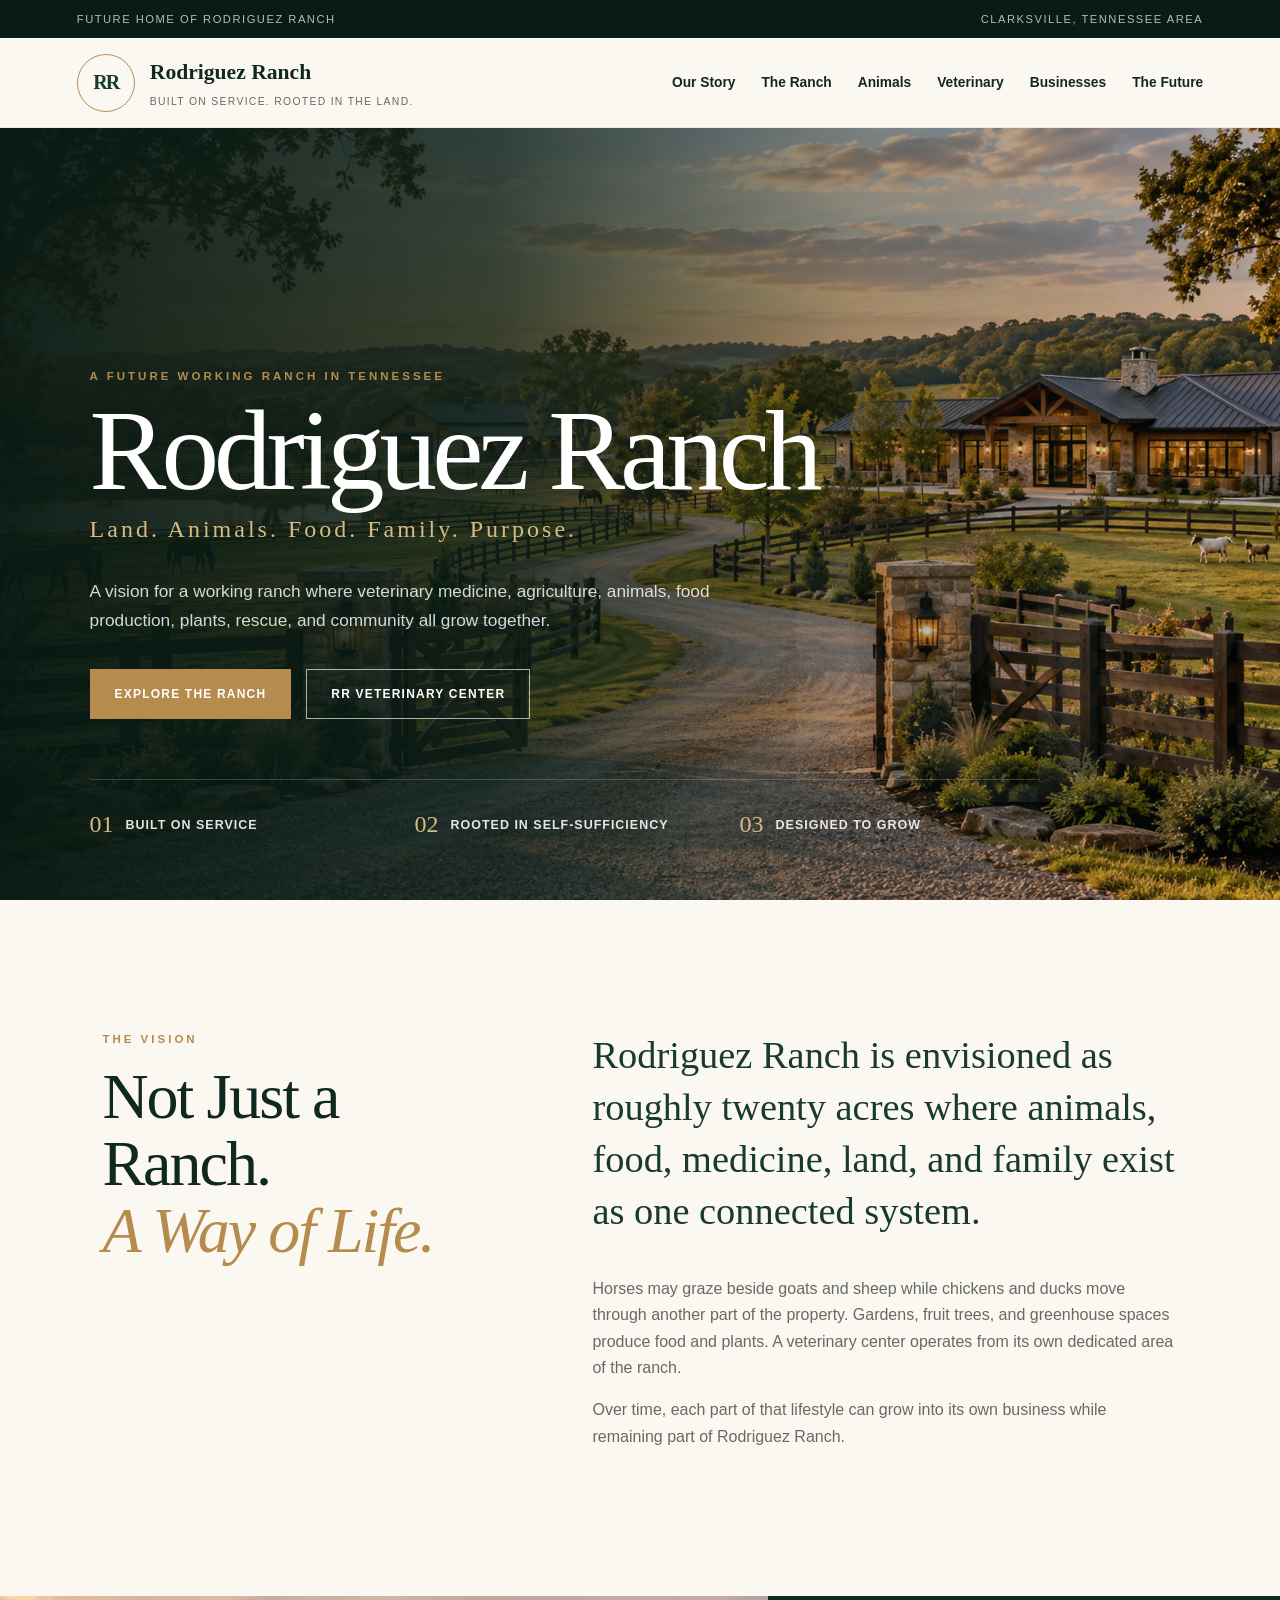
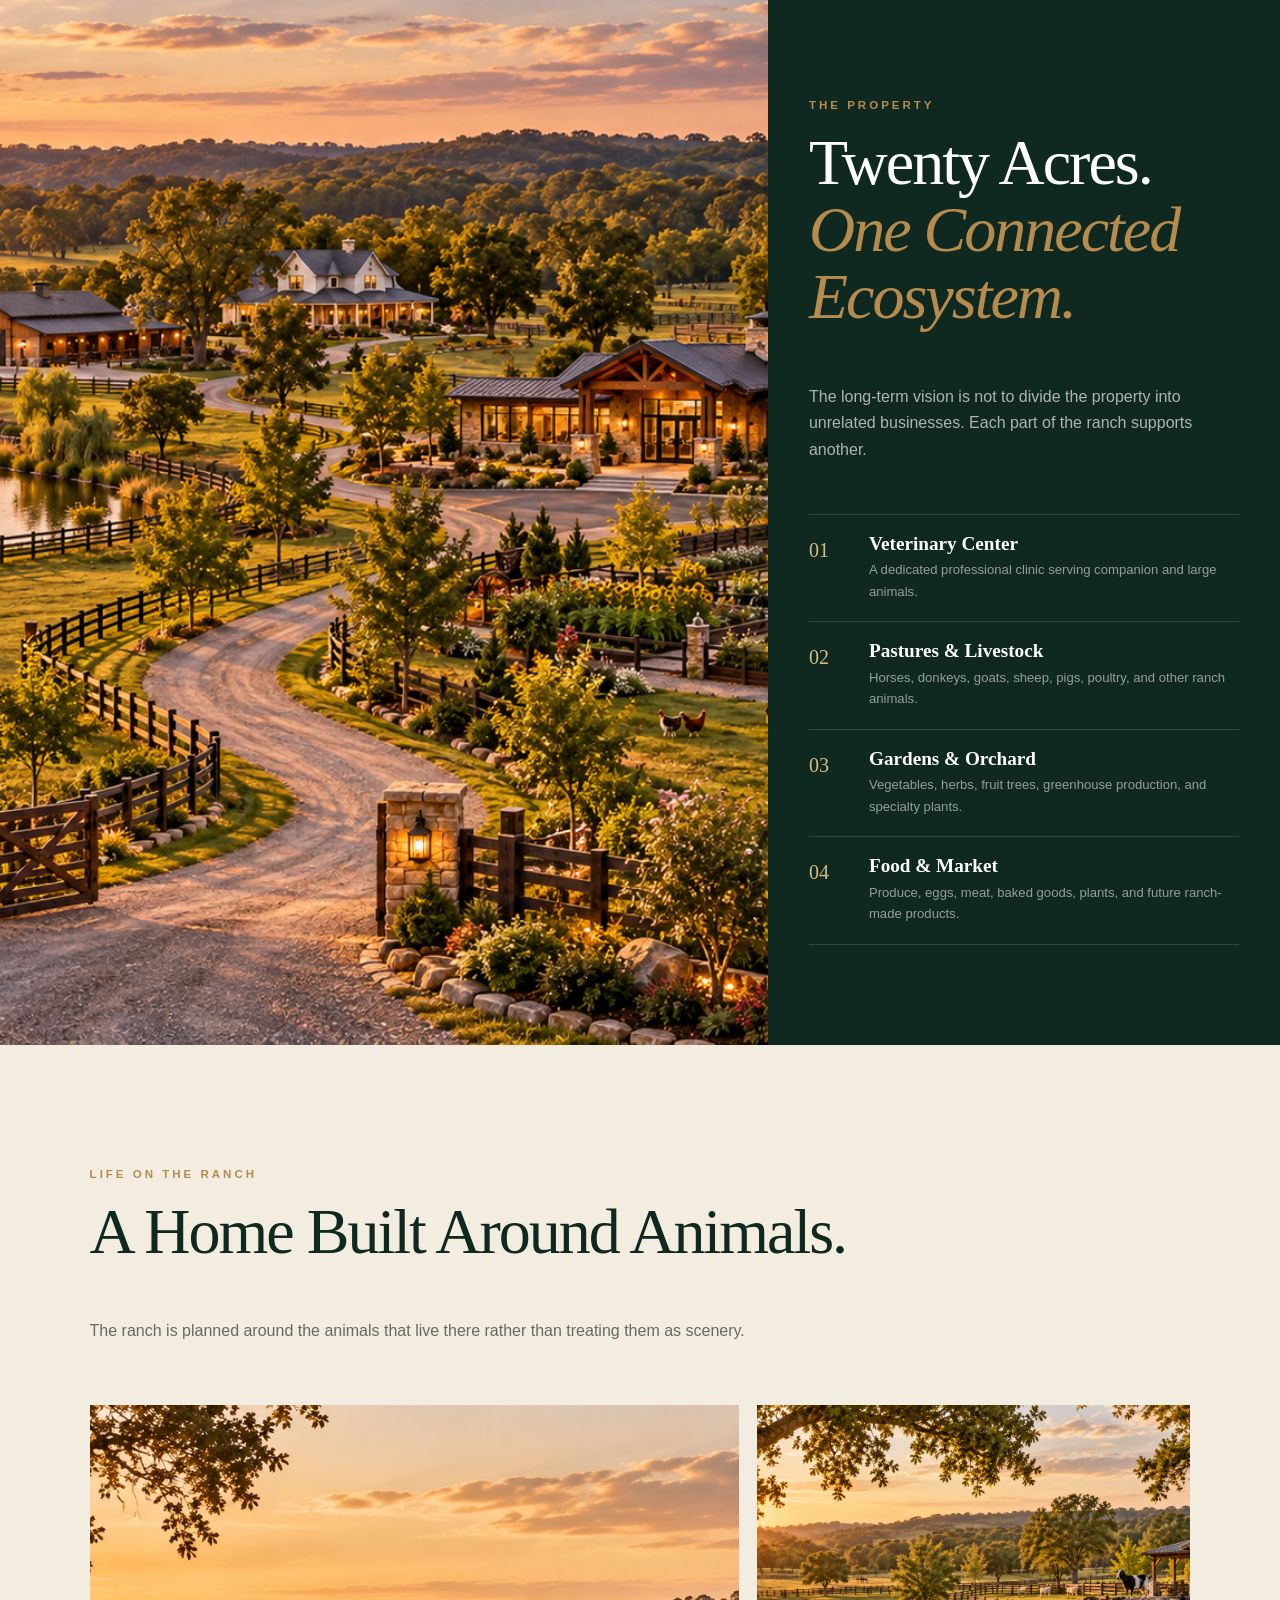
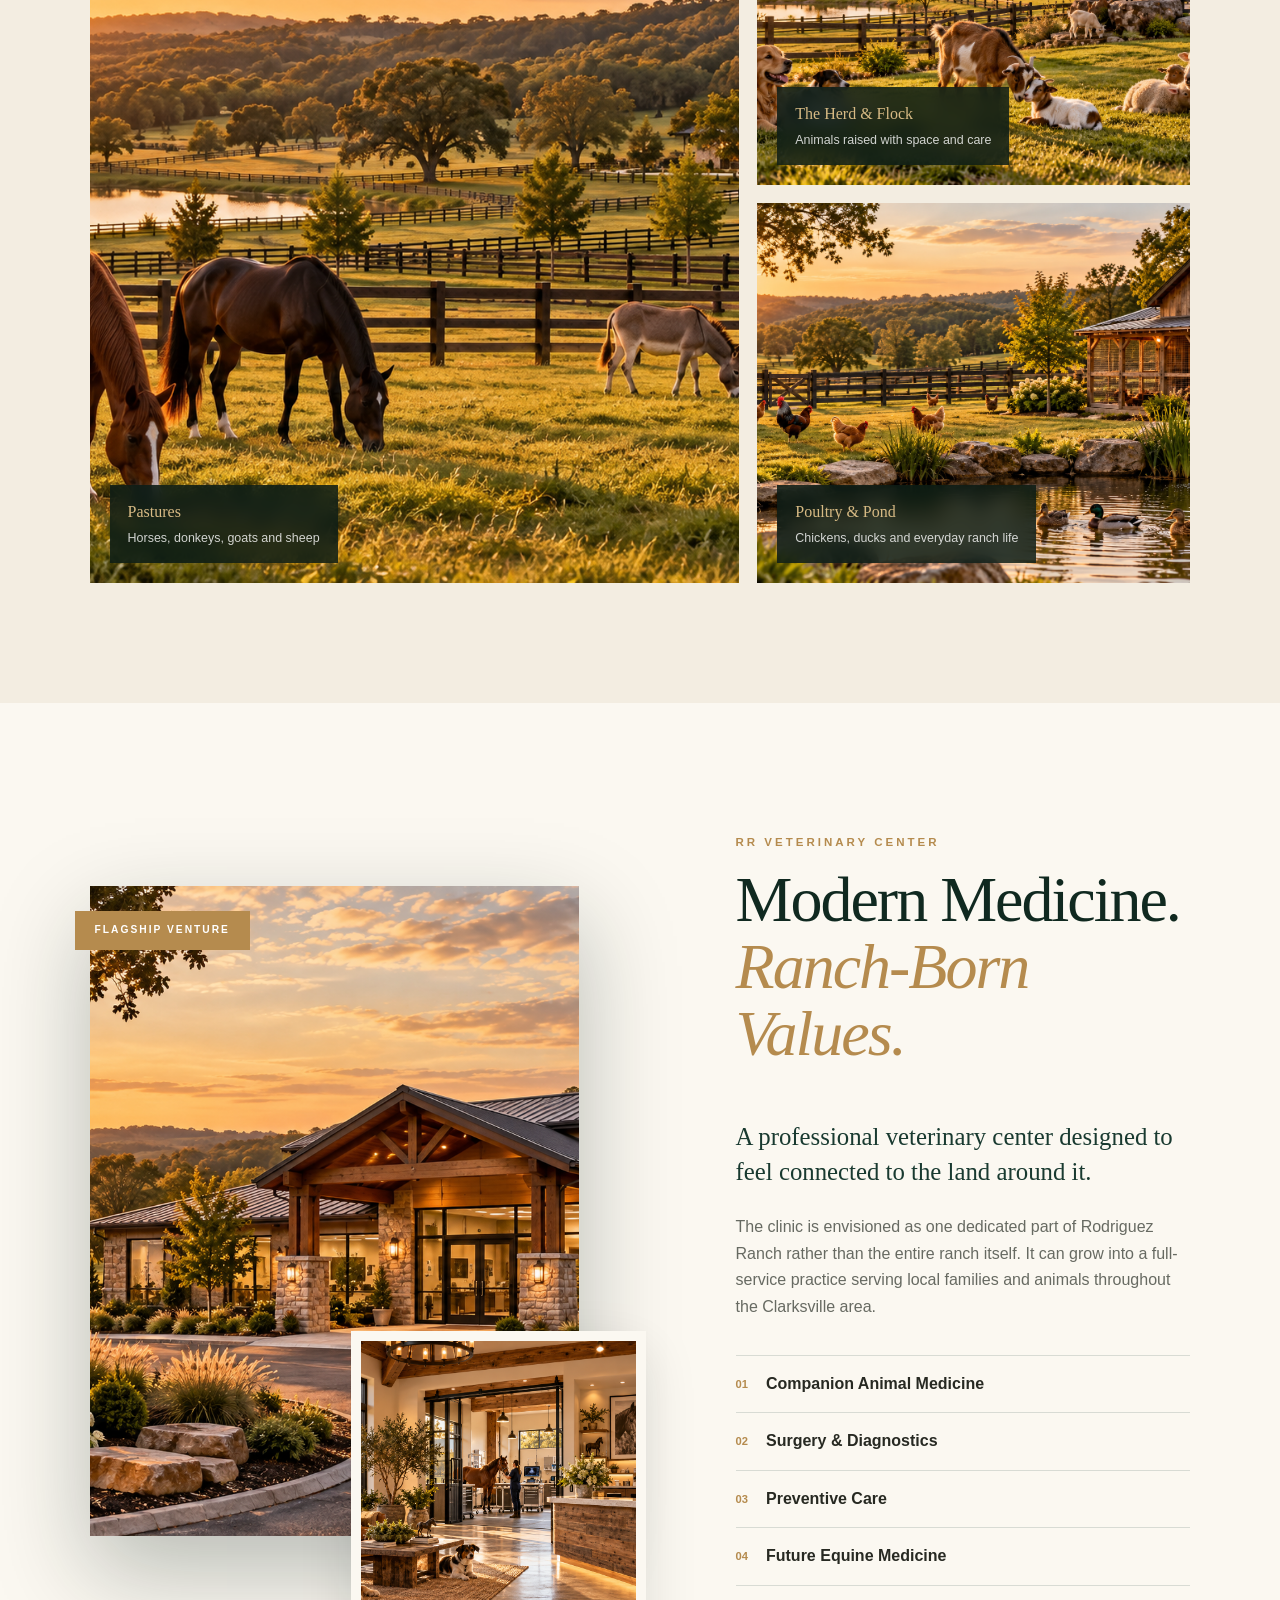
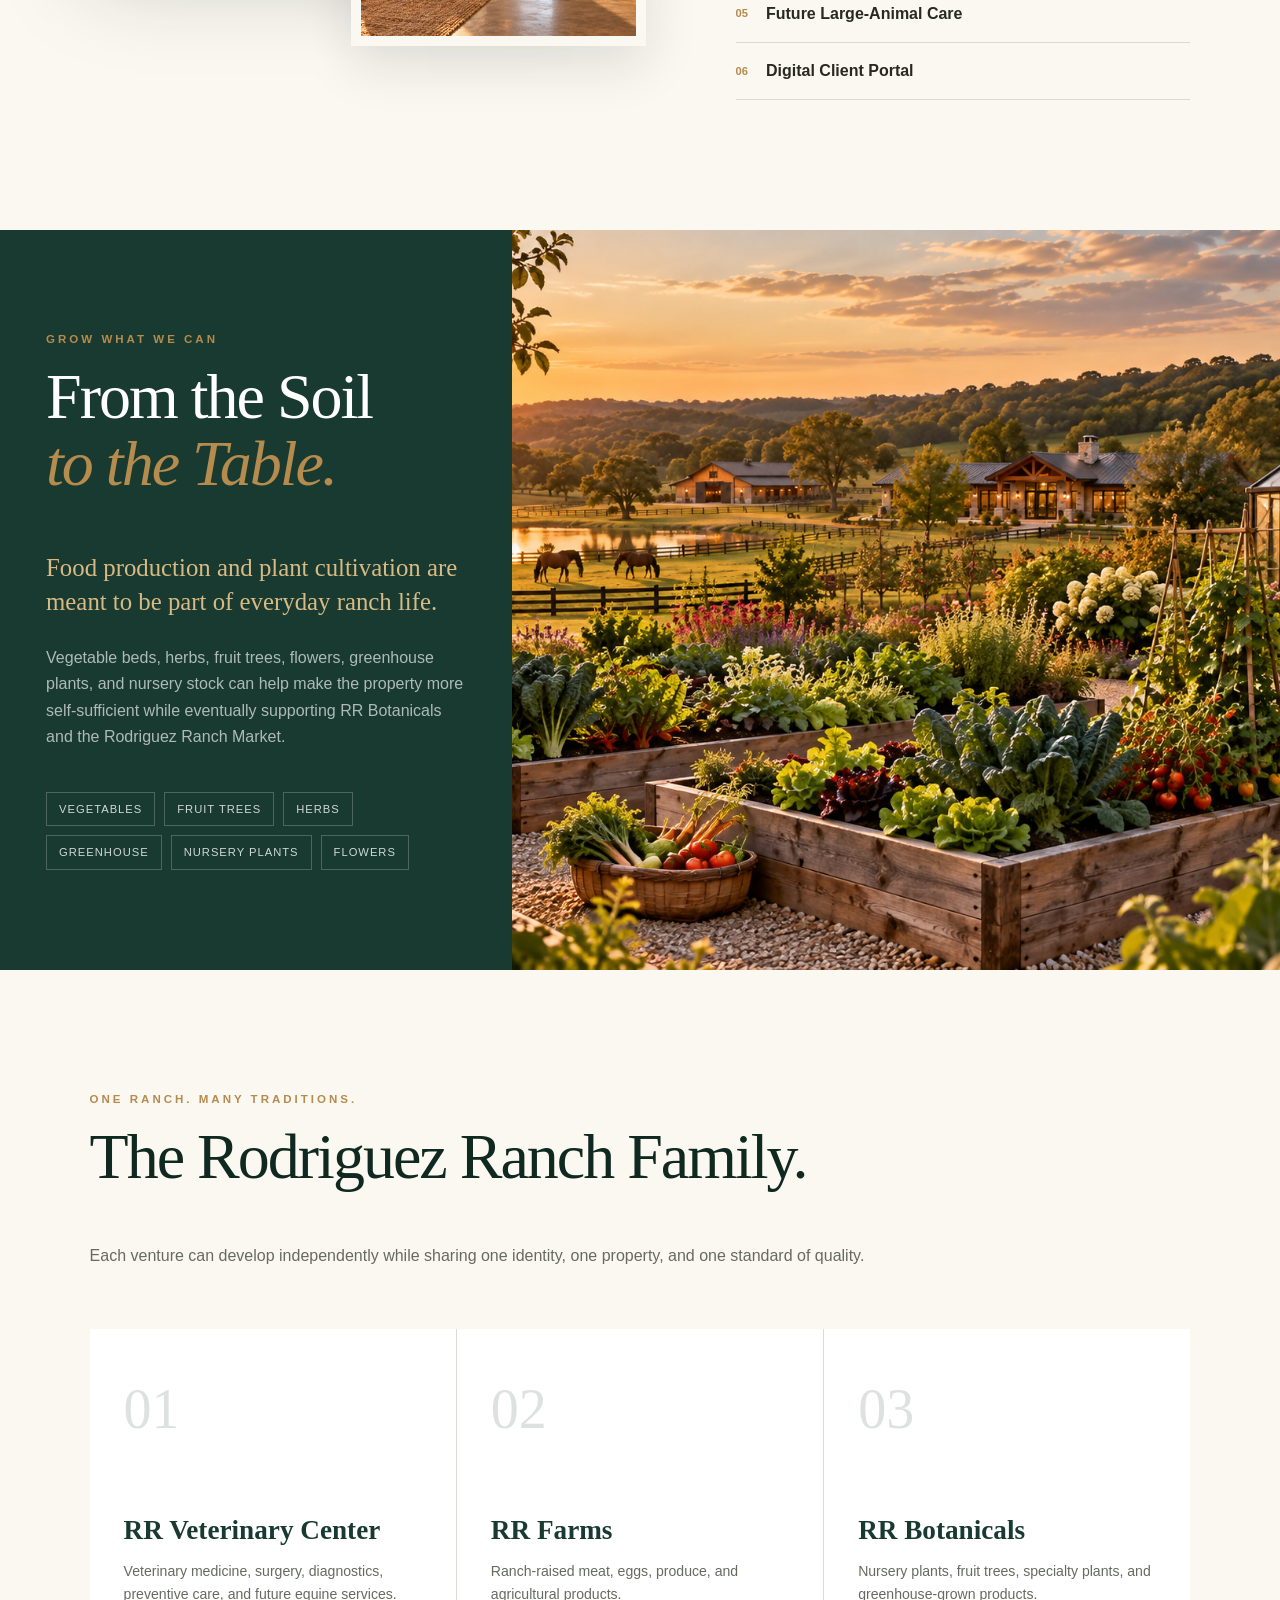
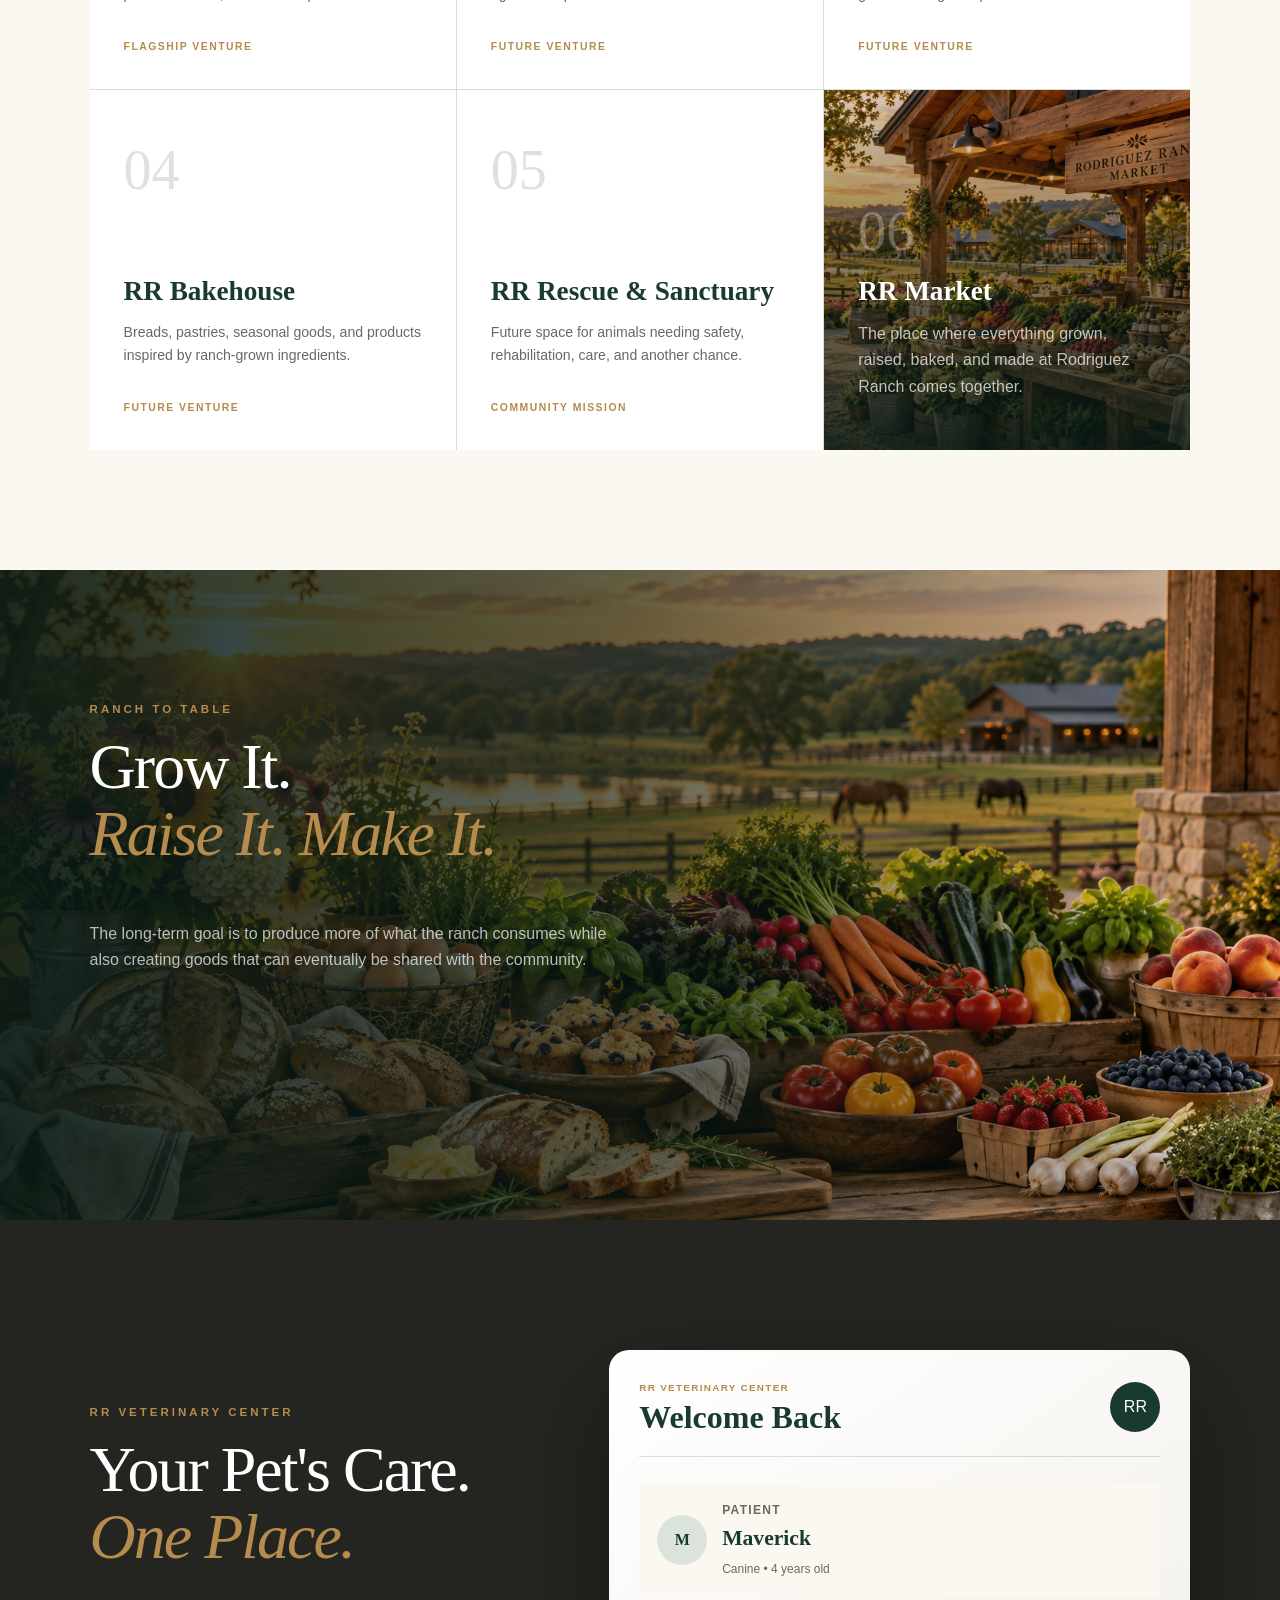
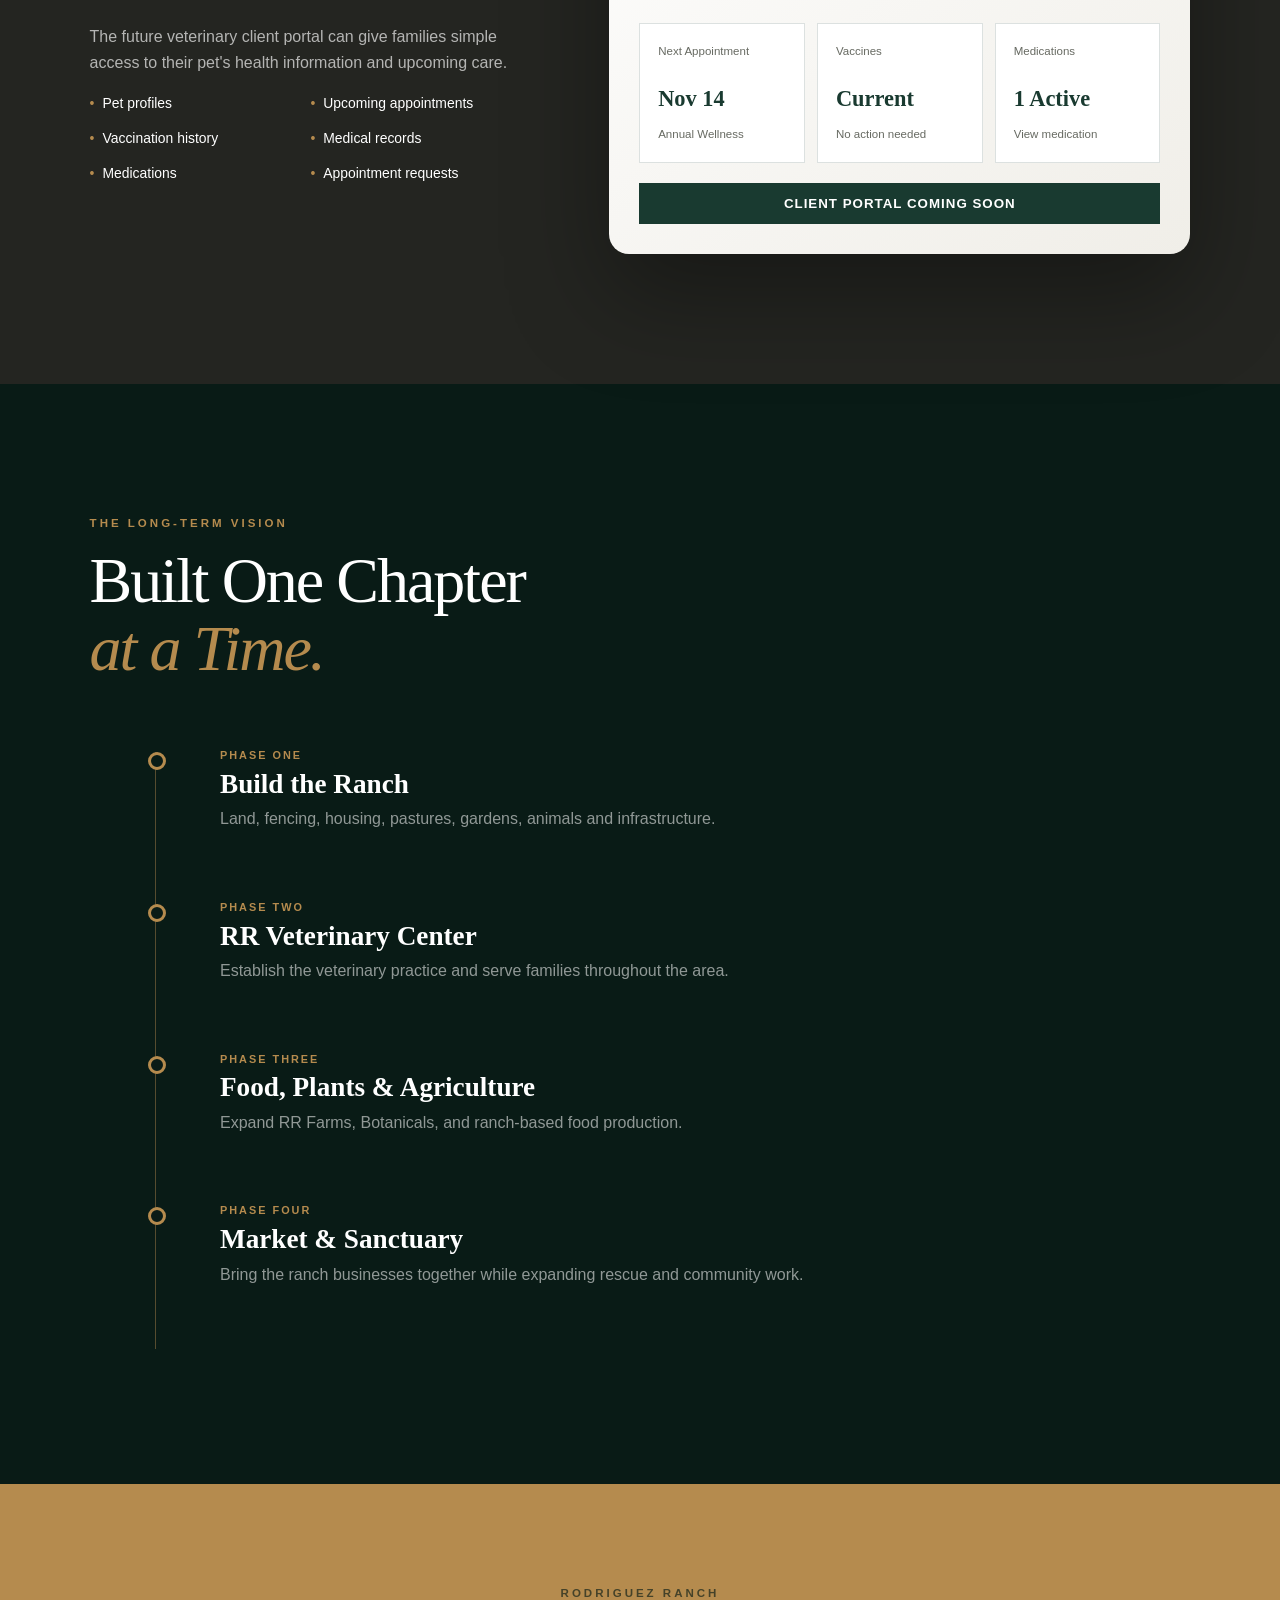
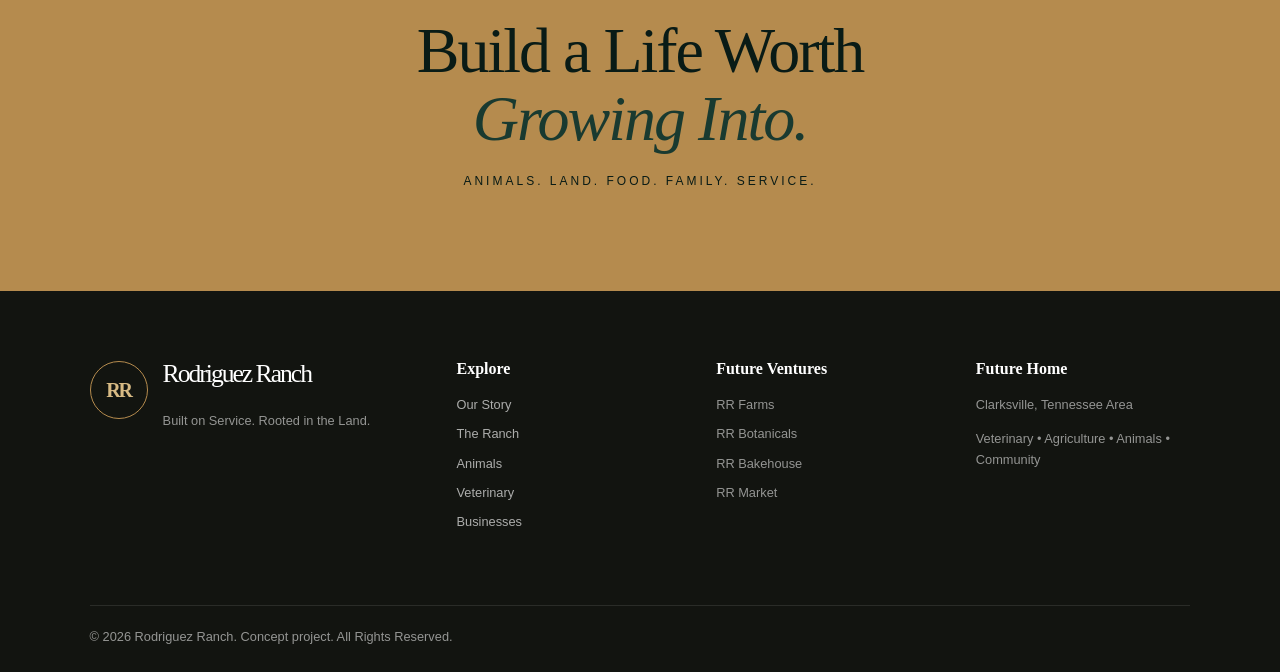
==== commit 3f6750f6: "Update index.html" ====
--- a/index.html
+++ b/index.html
@@ -38,7 +38,7 @@
 
   <header id="home">
 
-    <a href="#home" class="brand">
+    <a href="index.html" class="brand">
 
       <div class="brand-mark">
         RR
@@ -64,7 +64,7 @@
       <ul>
 
         <li>
-          <a href="#story">Our Story</a>
+          <a href="story.html">Our Story</a>
         </li>
 
         <li>
@@ -72,15 +72,15 @@
         </li>
 
         <li>
-          <a href="#animals">Animals</a>
+          <a href="animals.html">Animals</a>
         </li>
 
         <li>
-          <a href="#veterinary">Veterinary</a>
+          <a href="veterinary.html">Veterinary</a>
         </li>
 
         <li>
-          <a href="#businesses">Businesses</a>
+          <a href="businesses.html">Businesses</a>
         </li>
 
         <li>
@@ -131,9 +131,9 @@
   Explore the Ranch
 </a>
 
-          <a href="#veterinary" class="button secondary">
-            RR Veterinary Center
-          </a>
+          <a href="veterinary.html" class="button secondary">
+  RR Veterinary Center
+</a>
 
         </div>
 
@@ -1051,11 +1051,12 @@
       </h3>
 
       <ul>
-        <li><a href="#ranch">The Ranch</a></li>
-        <li><a href="#animals">Animals</a></li>
-        <li><a href="#veterinary">Veterinary</a></li>
-        <li><a href="#businesses">Businesses</a></li>
-      </ul>
+        <li><a href="story.html">Our Story</a></li>
+        <li><a href="ranch.html">The Ranch</a></li>
+        <li><a href="animals.html">Animals</a></li>
+        <li><a href="veterinary.html">Veterinary</a></li>
+        <li><a href="businesses.html">Businesses</a></li>
+     </ul>
 
     </div>
 
--- a/style.css
+++ b/style.css
@@ -2933,3 +2933,5969 @@
   }
 
 }
+/* =========================================================
+   RR VETERINARY CENTER PAGE
+========================================================= */
+
+
+/* =========================================================
+   VETERINARY HERO
+========================================================= */
+
+#vet-page-hero {
+  position: relative;
+
+  min-height: 86vh;
+
+  padding:
+    115px
+    7%
+    60px;
+
+  display: flex;
+
+  align-items: flex-end;
+
+  color: white;
+
+  overflow: hidden;
+
+  background:
+    linear-gradient(
+      90deg,
+      rgba(8, 25, 21, 0.95) 0%,
+      rgba(12, 43, 35, 0.77) 43%,
+      rgba(12, 43, 35, 0.23) 76%,
+      rgba(12, 43, 35, 0.05) 100%
+    ),
+    url("images/veterinary/vet-center.png");
+
+  background-size: cover;
+
+  background-position: center;
+}
+
+#vet-page-hero::after {
+  content: "VET";
+
+  position: absolute;
+
+  right: 2%;
+
+  bottom: -90px;
+
+  color:
+    rgba(255, 255, 255, 0.045);
+
+  font-family:
+    Georgia,
+    serif;
+
+  font-size:
+    clamp(
+      12rem,
+      28vw,
+      29rem
+    );
+
+  font-weight: 700;
+
+  letter-spacing: -25px;
+
+  pointer-events: none;
+}
+
+.vet-page-hero-content {
+  position: relative;
+
+  z-index: 2;
+
+  max-width: 900px;
+}
+
+#vet-page-hero h1 {
+  margin-bottom: 24px;
+
+  font-family:
+    Georgia,
+    serif;
+
+  font-size:
+    clamp(
+      4rem,
+      8vw,
+      8.3rem
+    );
+
+  font-weight: 500;
+
+  line-height: 0.9;
+
+  letter-spacing: -5px;
+}
+
+#vet-page-hero h1 span {
+  display: block;
+
+  color:
+    var(--brass-light);
+
+  font-style: italic;
+}
+
+.vet-hero-lead {
+  max-width: 680px;
+
+  color:
+    rgba(255, 255, 255, 0.8);
+
+  font-size: 1.12rem;
+}
+
+.vet-hero-badge {
+  position: absolute;
+
+  right: 6%;
+
+  bottom: 55px;
+
+  z-index: 2;
+
+  padding:
+    18px
+    22px;
+
+  background:
+    rgba(9, 27, 22, 0.82);
+
+  border-left:
+    3px solid
+    var(--brass);
+
+  backdrop-filter:
+    blur(8px);
+}
+
+.vet-hero-badge span {
+  display: block;
+
+  color:
+    var(--brass-light);
+
+  text-transform: uppercase;
+
+  letter-spacing: 1.8px;
+
+  font-size: 0.62rem;
+}
+
+.vet-hero-badge strong {
+  font-family:
+    Georgia,
+    serif;
+
+  font-size: 1.1rem;
+}
+
+
+/* =========================================================
+   INTRO
+========================================================= */
+
+#vet-intro {
+  padding:
+    130px
+    8%;
+
+  display: grid;
+
+  grid-template-columns:
+    0.8fr
+    1.2fr;
+
+  gap: 100px;
+
+  background:
+    var(--cream-light);
+}
+
+.vet-intro-heading h2 {
+  color:
+    var(--forest-dark);
+}
+
+.vet-intro-copy p:not(.large-copy) {
+  max-width: 700px;
+
+  color:
+    var(--text-light);
+}
+
+
+/* =========================================================
+   CLINIC FEATURE
+========================================================= */
+
+#vet-clinic-feature {
+  display: grid;
+
+  grid-template-columns:
+    1.15fr
+    0.85fr;
+
+  min-height: 820px;
+
+  background:
+    var(--forest-dark);
+
+  color: white;
+}
+
+.vet-clinic-image img {
+  height: 100%;
+
+  object-fit: cover;
+}
+
+.vet-clinic-statement {
+  padding:
+    100px
+    9%;
+
+  display: flex;
+
+  flex-direction: column;
+
+  justify-content: center;
+}
+
+.vet-clinic-statement h2 {
+  color: white;
+}
+
+.vet-clinic-statement > p:not(.eyebrow) {
+  color:
+    rgba(255, 255, 255, 0.63);
+}
+
+.clinic-principles {
+  margin-top: 35px;
+
+  border-top:
+    1px solid
+    rgba(255, 255, 255, 0.13);
+}
+
+.clinic-principles article {
+  padding:
+    20px
+    0;
+
+  display: grid;
+
+  grid-template-columns:
+    45px
+    1fr;
+
+  column-gap: 15px;
+
+  border-bottom:
+    1px solid
+    rgba(255, 255, 255, 0.13);
+}
+
+.clinic-principles span {
+  grid-row:
+    1 / 3;
+
+  color:
+    var(--brass-light);
+
+  font-family:
+    Georgia,
+    serif;
+
+  font-size: 1.3rem;
+}
+
+.clinic-principles h3 {
+  margin-bottom: 5px;
+
+  font-family:
+    Georgia,
+    serif;
+}
+
+.clinic-principles p {
+  margin: 0;
+
+  color:
+    rgba(255, 255, 255, 0.53);
+
+  font-size: 0.82rem;
+}
+
+
+/* =========================================================
+   SERVICES
+========================================================= */
+
+.vet-services {
+  padding:
+    120px
+    7%;
+
+  background:
+    var(--cream);
+}
+
+.vet-service-grid {
+  display: grid;
+
+  grid-template-columns:
+    repeat(3, 1fr);
+
+  gap: 1px;
+
+  background:
+    var(--border);
+}
+
+.vet-service-grid article {
+  min-height: 360px;
+
+  padding: 34px;
+
+  display: flex;
+
+  flex-direction: column;
+
+  background:
+    var(--cream-light);
+
+  transition:
+    background 0.25s ease,
+    transform 0.25s ease;
+}
+
+.vet-service-grid article:hover {
+  position: relative;
+
+  z-index: 2;
+
+  background: white;
+
+  transform:
+    translateY(-5px);
+}
+
+.service-number {
+  margin-bottom: auto;
+
+  color:
+    rgba(25, 58, 48, 0.14);
+
+  font-family:
+    Georgia,
+    serif;
+
+  font-size: 3.6rem;
+}
+
+.service-type {
+  margin-bottom: 7px;
+
+  color:
+    var(--brass);
+
+  text-transform: uppercase;
+
+  letter-spacing: 2px;
+
+  font-size: 0.64rem;
+
+  font-weight: 800;
+}
+
+.vet-service-grid h3 {
+  margin-bottom: 14px;
+
+  color:
+    var(--forest);
+
+  font-family:
+    Georgia,
+    serif;
+
+  font-size: 1.55rem;
+}
+
+.vet-service-grid article > p:last-child {
+  margin-bottom: 0;
+
+  color:
+    var(--text-light);
+
+  font-size: 0.85rem;
+}
+
+
+/* =========================================================
+   CLINIC EXPERIENCE
+========================================================= */
+
+#clinic-experience {
+  padding:
+    120px
+    7%;
+
+  display: grid;
+
+  grid-template-columns:
+    0.85fr
+    1.15fr;
+
+  gap: 90px;
+
+  align-items: center;
+
+  background:
+    var(--cream-light);
+}
+
+.clinic-experience-copy h2 {
+  color:
+    var(--forest-dark);
+}
+
+.clinic-experience-copy p:not(.eyebrow):not(.large-copy) {
+  color:
+    var(--text-light);
+}
+
+.clinic-experience-image {
+  position: relative;
+}
+
+.clinic-experience-image img {
+  min-height: 620px;
+
+  object-fit: cover;
+
+  box-shadow:
+    var(--shadow-deep);
+}
+
+.clinic-image-caption {
+  position: absolute;
+
+  left: -18px;
+
+  bottom: 25px;
+
+  padding:
+    11px
+    18px;
+
+  background:
+    var(--brass);
+
+  color: white;
+
+  text-transform: uppercase;
+
+  letter-spacing: 1.5px;
+
+  font-size: 0.62rem;
+
+  font-weight: 800;
+}
+
+
+/* =========================================================
+   SURGERY
+========================================================= */
+
+#surgery {
+  padding:
+    130px
+    8%;
+
+  display: grid;
+
+  grid-template-columns:
+    0.8fr
+    1.2fr;
+
+  gap: 100px;
+
+  background:
+    var(--charcoal);
+
+  color: white;
+}
+
+.surgery-title h2 {
+  color: white;
+}
+
+.surgery-copy .large-copy {
+  color:
+    var(--brass-light);
+}
+
+.surgery-copy > p:not(.large-copy) {
+  color:
+    rgba(255, 255, 255, 0.62);
+}
+
+.surgery-features {
+  margin-top: 35px;
+
+  border-top:
+    1px solid
+    rgba(255, 255, 255, 0.13);
+}
+
+.surgery-features div {
+  padding:
+    15px
+    0;
+
+  display: flex;
+
+  align-items: center;
+
+  gap: 18px;
+
+  border-bottom:
+    1px solid
+    rgba(255, 255, 255, 0.13);
+}
+
+.surgery-features span {
+  color:
+    var(--brass);
+
+  font-size: 0.7rem;
+
+  font-weight: 800;
+}
+
+.surgery-features p {
+  margin: 0;
+
+  color:
+    rgba(255, 255, 255, 0.8);
+
+  font-weight: 700;
+}
+
+
+/* =========================================================
+   LARGE ANIMAL
+========================================================= */
+
+#large-animal {
+  display: grid;
+
+  grid-template-columns:
+    1.15fr
+    0.85fr;
+
+  min-height: 760px;
+
+  background:
+    var(--forest);
+}
+
+.large-animal-image img {
+  height: 100%;
+
+  object-fit: cover;
+}
+
+.large-animal-content {
+  padding:
+    100px
+    9%;
+
+  display: flex;
+
+  flex-direction: column;
+
+  justify-content: center;
+
+  color: white;
+}
+
+.large-animal-content h2 {
+  color: white;
+}
+
+.large-animal-content > p:not(.eyebrow):not(.future-note) {
+  color:
+    rgba(255, 255, 255, 0.65);
+}
+
+.large-animal-list {
+  margin:
+    30px
+    0;
+
+  border-top:
+    1px solid
+    rgba(255, 255, 255, 0.15);
+}
+
+.large-animal-list article {
+  padding:
+    15px
+    0;
+
+  display: flex;
+
+  justify-content: space-between;
+
+  gap: 20px;
+
+  border-bottom:
+    1px solid
+    rgba(255, 255, 255, 0.15);
+}
+
+.large-animal-list span {
+  color:
+    var(--brass-light);
+
+  text-transform: uppercase;
+
+  letter-spacing: 1.5px;
+
+  font-size: 0.65rem;
+}
+
+.large-animal-list strong {
+  font-family:
+    Georgia,
+    serif;
+
+  font-size: 1rem;
+}
+
+.future-note {
+  color:
+    rgba(255, 255, 255, 0.44);
+
+  font-size: 0.72rem;
+
+  font-style: italic;
+}
+
+
+/* =========================================================
+   CLIENT EXPERIENCE
+========================================================= */
+
+#client-experience {
+  padding:
+    120px
+    7%;
+
+  background:
+    var(--cream-light);
+}
+
+.client-experience-heading {
+  max-width: 900px;
+
+  margin-bottom: 60px;
+}
+
+.client-experience-heading h2 {
+  color:
+    var(--forest-dark);
+}
+
+.client-experience-grid {
+  display: grid;
+
+  grid-template-columns:
+    repeat(4, 1fr);
+
+  border-top:
+    1px solid
+    var(--border);
+
+  border-bottom:
+    1px solid
+    var(--border);
+}
+
+.client-experience-grid article {
+  padding:
+    40px
+    28px;
+
+  border-right:
+    1px solid
+    var(--border);
+}
+
+.client-experience-grid article:last-child {
+  border-right: none;
+}
+
+.client-experience-grid span {
+  color:
+    var(--brass);
+
+  font-family:
+    Georgia,
+    serif;
+
+  font-size: 2.5rem;
+}
+
+.client-experience-grid h3 {
+  margin:
+    18px
+    0
+    10px;
+
+  color:
+    var(--forest);
+
+  font-family:
+    Georgia,
+    serif;
+}
+
+.client-experience-grid p {
+  margin: 0;
+
+  color:
+    var(--text-light);
+
+  font-size: 0.84rem;
+}
+
+
+/* =========================================================
+   PORTAL
+========================================================= */
+
+#portal {
+  padding:
+    130px
+    7%;
+
+  display: grid;
+
+  grid-template-columns:
+    0.8fr
+    1.2fr;
+
+  gap: 90px;
+
+  align-items: center;
+
+  background:
+    var(--forest-deep);
+
+  color: white;
+}
+
+.portal-copy h2 {
+  color: white;
+}
+
+.portal-copy > p:not(.eyebrow) {
+  color:
+    rgba(255, 255, 255, 0.62);
+}
+
+.vet-portal-button {
+  margin-top: 15px;
+
+  background:
+    var(--brass);
+
+  color: white;
+}
+
+.vet-portal-demo {
+  padding: 30px;
+
+  background:
+    linear-gradient(
+      145deg,
+      white,
+      #f0eee8
+    );
+
+  color:
+    var(--text);
+
+  border-radius: 20px;
+
+  box-shadow:
+    0 40px 100px
+    rgba(0, 0, 0, 0.36);
+}
+
+.vet-demo-top {
+  padding-bottom: 22px;
+
+  display: flex;
+
+  align-items: center;
+
+  justify-content: space-between;
+
+  border-bottom:
+    1px solid
+    var(--border);
+}
+
+.vet-demo-top span {
+  color:
+    var(--brass);
+
+  text-transform: uppercase;
+
+  letter-spacing: 1.3px;
+
+  font-size: 0.62rem;
+
+  font-weight: 800;
+}
+
+.vet-demo-top h3 {
+  margin:
+    5px
+    0
+    0;
+
+  color:
+    var(--forest);
+
+  font-family:
+    Georgia,
+    serif;
+
+  font-size: 1.8rem;
+}
+
+.vet-demo-pet {
+  margin:
+    25px
+    0;
+
+  padding: 18px;
+
+  display: flex;
+
+  align-items: center;
+
+  gap: 16px;
+
+  background:
+    var(--cream-light);
+}
+
+.vet-demo-pet small {
+  color:
+    var(--brass);
+
+  text-transform: uppercase;
+
+  letter-spacing: 1px;
+}
+
+.vet-demo-pet h4 {
+  margin:
+    2px
+    0;
+
+  color:
+    var(--forest);
+
+  font-family:
+    Georgia,
+    serif;
+
+  font-size: 1.4rem;
+}
+
+.vet-demo-pet p {
+  margin: 0;
+
+  color:
+    var(--text-light);
+
+  font-size: 0.78rem;
+}
+
+.vet-demo-cards {
+  display: grid;
+
+  grid-template-columns:
+    repeat(3, 1fr);
+
+  gap: 12px;
+}
+
+.vet-demo-cards article {
+  padding: 18px;
+
+  border:
+    1px solid
+    var(--border);
+}
+
+.vet-demo-cards span {
+  color:
+    var(--text-light);
+
+  font-size: 0.7rem;
+}
+
+.vet-demo-cards strong {
+  display: block;
+
+  margin:
+    10px
+    0;
+
+  color:
+    var(--forest);
+
+  font-family:
+    Georgia,
+    serif;
+
+  font-size: 1.4rem;
+}
+
+.vet-demo-cards p {
+  margin: 0;
+
+  color:
+    var(--text-light);
+
+  font-size: 0.68rem;
+}
+
+.vet-demo-action {
+  margin-top: 20px;
+
+  padding: 13px;
+
+  background:
+    var(--forest);
+
+  color: white;
+
+  text-align: center;
+
+  font-size: 0.78rem;
+
+  font-weight: 700;
+}
+
+
+/* =========================================================
+   VETERINARY VALUES
+========================================================= */
+
+#vet-values {
+  padding:
+    120px
+    7%;
+
+  background:
+    var(--cream);
+}
+
+.vet-values-heading {
+  max-width: 850px;
+
+  margin-bottom: 55px;
+}
+
+.vet-values-heading h2 {
+  color:
+    var(--forest-dark);
+}
+
+.vet-value-list {
+  display: grid;
+
+  grid-template-columns:
+    repeat(4, 1fr);
+
+  gap: 1px;
+
+  background:
+    var(--border);
+}
+
+.vet-value-list article {
+  padding: 35px;
+
+  background:
+    var(--cream-light);
+}
+
+.vet-value-list span {
+  color:
+    var(--brass);
+
+  font-family:
+    Georgia,
+    serif;
+
+  font-size: 2.6rem;
+}
+
+.vet-value-list h3 {
+  margin:
+    18px
+    0
+    9px;
+
+  color:
+    var(--forest);
+
+  font-family:
+    Georgia,
+    serif;
+}
+
+.vet-value-list p {
+  margin: 0;
+
+  color:
+    var(--text-light);
+
+  font-size: 0.82rem;
+}
+
+
+/* =========================================================
+   FINAL
+========================================================= */
+
+#vet-final {
+  padding:
+    110px
+    7%;
+
+  text-align: center;
+
+  background:
+    var(--brass);
+}
+
+#vet-final .eyebrow {
+  color:
+    rgba(9, 27, 22, 0.65);
+}
+
+#vet-final h2 {
+  max-width: 950px;
+
+  margin:
+    0
+    auto
+    35px;
+
+  color:
+    var(--forest-deep);
+}
+
+#vet-final h2 span {
+  color:
+    var(--forest);
+}
+
+.vet-final-actions {
+  display: flex;
+
+  align-items: center;
+
+  justify-content: center;
+
+  flex-wrap: wrap;
+
+  gap: 25px;
+}
+
+.vet-return-link {
+  color:
+    var(--forest-deep);
+
+  text-decoration: none;
+
+  font-weight: 700;
+
+  border-bottom:
+    1px solid
+    var(--forest-deep);
+}
+
+
+/* =========================================================
+   VETERINARY RESPONSIVE
+========================================================= */
+
+@media (max-width: 1000px) {
+
+  #vet-intro,
+  #vet-clinic-feature,
+  #clinic-experience,
+  #surgery,
+  #large-animal,
+  #portal {
+    grid-template-columns: 1fr;
+  }
+
+  .vet-clinic-image,
+  .large-animal-image {
+    min-height: 600px;
+  }
+
+  .vet-service-grid {
+    grid-template-columns:
+      repeat(2, 1fr);
+  }
+
+  .client-experience-grid,
+  .vet-value-list {
+    grid-template-columns:
+      repeat(2, 1fr);
+  }
+
+  .client-experience-grid article:nth-child(2) {
+    border-right: none;
+  }
+
+}
+
+
+@media (max-width: 700px) {
+
+  #vet-page-hero {
+    min-height: 720px;
+
+    padding:
+      90px
+      7%
+      50px;
+  }
+
+  #vet-page-hero h1 {
+    letter-spacing: -3px;
+  }
+
+  .vet-hero-badge {
+    display: none;
+  }
+
+  #vet-intro {
+    gap: 30px;
+
+    padding:
+      85px
+      7%;
+  }
+
+  .vet-clinic-image,
+  .large-animal-image {
+    min-height: 450px;
+  }
+
+  .vet-clinic-statement,
+  .large-animal-content {
+    padding:
+      80px
+      7%;
+  }
+
+  .vet-services,
+  #clinic-experience,
+  #surgery,
+  #client-experience,
+  #portal,
+  #vet-values {
+    padding:
+      85px
+      7%;
+  }
+
+  .vet-service-grid,
+  .client-experience-grid,
+  .vet-value-list,
+  .vet-demo-cards {
+    grid-template-columns: 1fr;
+  }
+
+  .client-experience-grid article {
+    border-right: none;
+
+    border-bottom:
+      1px solid
+      var(--border);
+  }
+
+  .clinic-experience-image img {
+    min-height: 420px;
+  }
+
+}
+/* =========================================================
+   RR VETERINARY CLIENT PORTAL
+========================================================= */
+
+.portal-page {
+  background:
+    #eef0eb;
+}
+
+
+/* =========================================================
+   PORTAL TOP BAR
+========================================================= */
+
+.portal-topbar {
+  position: sticky;
+
+  top: 0;
+
+  z-index: 1200;
+
+  height: 82px;
+
+  padding:
+    12px
+    3%;
+
+  display: flex;
+
+  align-items: center;
+
+  justify-content: space-between;
+
+  background:
+    var(--forest-deep);
+
+  color: white;
+
+  box-shadow:
+    0 8px 30px rgba(0,0,0,.12);
+}
+
+.portal-brand {
+  display: flex;
+
+  align-items: center;
+
+  gap: 14px;
+
+  color: white;
+
+  text-decoration: none;
+}
+
+.portal-topbar .brand-mark {
+  width: 48px;
+
+  height: 48px;
+
+  color:
+    var(--brass-light);
+
+  border-color:
+    var(--brass);
+}
+
+.portal-brand-name {
+  margin: 0;
+
+  color: white;
+
+  font-family:
+    Georgia,
+    serif;
+
+  font-size: 1.15rem;
+
+  font-weight: 700;
+}
+
+.portal-brand-sub {
+  margin:
+    2px
+    0
+    0;
+
+  color:
+    rgba(255,255,255,.48);
+
+  font-size: .65rem;
+
+  text-transform: uppercase;
+
+  letter-spacing: 1.3px;
+}
+
+.portal-top-actions {
+  display: flex;
+
+  align-items: center;
+
+  gap: 15px;
+}
+
+.demo-badge {
+  padding:
+    7px
+    11px;
+
+  border:
+    1px solid
+    rgba(255,255,255,.2);
+
+  color:
+    var(--brass-light);
+
+  font-size: .6rem;
+
+  font-weight: 800;
+
+  text-transform: uppercase;
+
+  letter-spacing: 1.4px;
+}
+
+.portal-profile-button {
+  width: 42px;
+
+  height: 42px;
+
+  border: none;
+
+  border-radius: 50%;
+
+  background:
+    var(--brass);
+
+  color:
+    var(--forest-deep);
+
+  font-weight: 800;
+
+  cursor: pointer;
+}
+
+
+/* =========================================================
+   PORTAL APP LAYOUT
+========================================================= */
+
+.portal-app {
+  min-height:
+    calc(100vh - 82px);
+
+  display: grid;
+
+  grid-template-columns:
+    245px
+    1fr;
+}
+
+
+/* =========================================================
+   SIDEBAR
+========================================================= */
+
+.portal-sidebar {
+  position: sticky;
+
+  top: 82px;
+
+  height:
+    calc(100vh - 82px);
+
+  padding:
+    35px
+    22px
+    25px;
+
+  display: flex;
+
+  flex-direction: column;
+
+  justify-content: space-between;
+
+  background:
+    var(--forest-dark);
+
+  color: white;
+}
+
+.sidebar-label {
+  margin-bottom: 22px;
+
+  color:
+    rgba(255,255,255,.35);
+
+  font-size: .62rem;
+
+  text-transform: uppercase;
+
+  letter-spacing: 2px;
+}
+
+.portal-navigation {
+  display: flex;
+
+  flex-direction: column;
+
+  gap: 5px;
+}
+
+.portal-nav-item {
+  width: 100%;
+
+  padding:
+    13px
+    14px;
+
+  border: none;
+
+  border-left:
+    3px solid transparent;
+
+  background: transparent;
+
+  color:
+    rgba(255,255,255,.58);
+
+  text-align: left;
+
+  font-family: inherit;
+
+  font-size: .82rem;
+
+  font-weight: 700;
+
+  cursor: pointer;
+
+  transition:
+    .2s ease;
+}
+
+.portal-nav-item:hover {
+  background:
+    rgba(255,255,255,.05);
+
+  color: white;
+}
+
+.portal-nav-item.active {
+  border-left-color:
+    var(--brass);
+
+  background:
+    rgba(255,255,255,.07);
+
+  color: white;
+}
+
+.sidebar-bottom {
+  display: flex;
+
+  flex-direction: column;
+
+  gap: 10px;
+}
+
+.sidebar-bottom a {
+  color:
+    rgba(255,255,255,.45);
+
+  text-decoration: none;
+
+  font-size: .7rem;
+}
+
+.sidebar-bottom a:hover {
+  color:
+    var(--brass-light);
+}
+
+
+/* =========================================================
+   CONTENT
+========================================================= */
+
+.portal-content {
+  padding:
+    45px
+    4%;
+
+  min-width: 0;
+}
+
+.portal-view {
+  display: none;
+
+  max-width: 1350px;
+
+  margin:
+    0
+    auto;
+}
+
+.portal-view.active {
+  display: block;
+}
+
+.portal-page-heading {
+  margin-bottom: 35px;
+
+  display: flex;
+
+  align-items: flex-end;
+
+  justify-content: space-between;
+
+  gap: 30px;
+}
+
+.portal-page-heading h1 {
+  margin-bottom: 8px;
+
+  color:
+    var(--forest-dark);
+
+  font-family:
+    Georgia,
+    serif;
+
+  font-size:
+    clamp(
+      2.6rem,
+      5vw,
+      4.5rem
+    );
+
+  font-weight: 500;
+
+  letter-spacing: -2px;
+}
+
+.portal-page-heading h1 span {
+  color:
+    var(--brass);
+
+  font-style: italic;
+}
+
+.portal-page-heading > div > p:last-child {
+  margin-bottom: 0;
+
+  color:
+    var(--text-light);
+}
+
+.portal-eyebrow {
+  margin-bottom: 7px;
+
+  color:
+    var(--brass);
+
+  font-size: .62rem;
+
+  font-weight: 800;
+
+  letter-spacing: 1.6px;
+
+  text-transform: uppercase;
+}
+
+.portal-primary-button {
+  padding:
+    12px
+    18px;
+
+  border: none;
+
+  background:
+    var(--forest);
+
+  color: white;
+
+  font-family: inherit;
+
+  font-size: .72rem;
+
+  font-weight: 800;
+
+  text-transform: uppercase;
+
+  letter-spacing: 1px;
+
+  cursor: pointer;
+
+  transition:
+    .2s ease;
+}
+
+.portal-primary-button:hover {
+  background:
+    var(--brass);
+
+  transform:
+    translateY(-2px);
+}
+
+
+/* =========================================================
+   PET SELECTOR
+========================================================= */
+
+.pet-selector {
+  margin-bottom: 25px;
+
+  display: flex;
+
+  flex-wrap: wrap;
+
+  gap: 10px;
+}
+
+.pet-selector-card,
+.pet-add-card {
+  min-width: 180px;
+
+  padding:
+    12px
+    15px;
+
+  display: flex;
+
+  align-items: center;
+
+  gap: 12px;
+
+  border:
+    1px solid
+    var(--border);
+
+  background: white;
+
+  cursor: pointer;
+
+  text-align: left;
+
+  transition:
+    .2s ease;
+}
+
+.pet-selector-card:hover,
+.pet-add-card:hover {
+  transform:
+    translateY(-2px);
+
+  box-shadow:
+    var(--shadow);
+}
+
+.pet-selector-card.active {
+  border-color:
+    var(--brass);
+
+  background:
+    var(--cream-light);
+}
+
+.pet-selector-avatar {
+  width: 40px;
+
+  height: 40px;
+
+  display: flex;
+
+  align-items: center;
+
+  justify-content: center;
+
+  border-radius: 50%;
+
+  background:
+    var(--sage-light);
+
+  color:
+    var(--forest);
+
+  font-family:
+    Georgia,
+    serif;
+
+  font-weight: 700;
+}
+
+.pet-selector-card span:last-child {
+  display: flex;
+
+  flex-direction: column;
+}
+
+.pet-selector-card strong {
+  color:
+    var(--forest-dark);
+}
+
+.pet-selector-card small {
+  color:
+    var(--text-light);
+}
+
+.pet-add-card {
+  color:
+    var(--text-light);
+}
+
+.pet-add-card > span {
+  font-size: 1.4rem;
+
+  color:
+    var(--brass);
+}
+
+
+/* =========================================================
+   SELECTED PET
+========================================================= */
+
+.selected-pet-card {
+  margin-bottom: 25px;
+
+  padding:
+    25px;
+
+  display: flex;
+
+  align-items: center;
+
+  justify-content: space-between;
+
+  gap: 30px;
+
+  background:
+    var(--forest);
+
+  color: white;
+
+  box-shadow:
+    var(--shadow);
+}
+
+.selected-pet-main {
+  display: flex;
+
+  align-items: center;
+
+  gap: 18px;
+}
+
+.selected-pet-avatar {
+  width: 68px;
+
+  height: 68px;
+
+  display: flex;
+
+  align-items: center;
+
+  justify-content: center;
+
+  border-radius: 50%;
+
+  background:
+    var(--brass);
+
+  color:
+    var(--forest-deep);
+
+  font-family:
+    Georgia,
+    serif;
+
+  font-size: 1.6rem;
+
+  font-weight: 700;
+}
+
+.selected-pet-card h2 {
+  margin:
+    0
+    0
+    3px;
+
+  color: white;
+
+  font-family:
+    Georgia,
+    serif;
+
+  font-size: 2rem;
+}
+
+.selected-pet-description {
+  margin: 0;
+
+  color:
+    rgba(255,255,255,.58);
+}
+
+.selected-pet-status {
+  display: flex;
+
+  align-items: center;
+
+  gap: 10px;
+}
+
+.status-dot {
+  width: 10px;
+
+  height: 10px;
+
+  border-radius: 50%;
+
+  background:
+    #7aad76;
+
+  box-shadow:
+    0 0 0 5px
+    rgba(122,173,118,.12);
+}
+
+.selected-pet-status small {
+  display: block;
+
+  color:
+    rgba(255,255,255,.45);
+}
+
+.selected-pet-status strong {
+  color:
+    white;
+}
+
+
+/* =========================================================
+   DASHBOARD STATS
+========================================================= */
+
+.portal-stat-grid {
+  margin-bottom: 25px;
+
+  display: grid;
+
+  grid-template-columns:
+    repeat(3,1fr);
+
+  gap: 15px;
+}
+
+.dashboard-stat {
+  padding: 24px;
+
+  display: flex;
+
+  flex-direction: column;
+
+  min-height: 205px;
+
+  background: white;
+
+  border-top:
+    3px solid
+    var(--brass);
+
+  box-shadow:
+    0 8px 28px
+    rgba(9,27,22,.06);
+}
+
+.dashboard-stat > p {
+  color:
+    var(--text-light);
+
+  font-size: .75rem;
+}
+
+.dashboard-stat strong {
+  display: block;
+
+  margin:
+    auto
+    0
+    4px;
+
+  color:
+    var(--forest);
+
+  font-family:
+    Georgia,
+    serif;
+
+  font-size: 2rem;
+}
+
+.dashboard-stat span {
+  color:
+    var(--text-light);
+
+  font-size: .76rem;
+}
+
+.dashboard-stat button {
+  margin-top: 18px;
+
+  padding: 0;
+
+  border: none;
+
+  background: none;
+
+  color:
+    var(--brass);
+
+  text-align: left;
+
+  font-family: inherit;
+
+  font-weight: 700;
+
+  cursor: pointer;
+}
+
+
+/* =========================================================
+   PORTAL PANELS
+========================================================= */
+
+.portal-dashboard-grid {
+  margin-bottom: 25px;
+
+  display: grid;
+
+  grid-template-columns:
+    1fr
+    1fr;
+
+  gap: 15px;
+}
+
+.portal-panel {
+  padding: 28px;
+
+  background: white;
+
+  box-shadow:
+    0 8px 28px
+    rgba(9,27,22,.06);
+}
+
+.portal-panel-heading {
+  margin-bottom: 25px;
+
+  display: flex;
+
+  justify-content: space-between;
+
+  align-items: center;
+}
+
+.portal-panel h2 {
+  margin: 0;
+
+  color:
+    var(--forest-dark);
+
+  font-family:
+    Georgia,
+    serif;
+
+  font-size: 1.6rem;
+}
+
+
+/* =========================================================
+   APPOINTMENT PREVIEW
+========================================================= */
+
+.appointment-preview {
+  padding:
+    18px;
+
+  display: flex;
+
+  align-items: center;
+
+  gap: 18px;
+
+  background:
+    var(--cream-light);
+}
+
+.appointment-date {
+  min-width: 60px;
+
+  padding:
+    10px;
+
+  text-align: center;
+
+  background:
+    var(--forest);
+
+  color: white;
+}
+
+.appointment-date strong {
+  display: block;
+
+  font-family:
+    Georgia,
+    serif;
+
+  font-size: 1.6rem;
+}
+
+.appointment-date span {
+  color:
+    var(--brass-light);
+
+  font-size: .65rem;
+
+  letter-spacing: 1px;
+}
+
+.appointment-preview h3 {
+  margin:
+    0
+    0
+    4px;
+
+  color:
+    var(--forest);
+
+  font-family:
+    Georgia,
+    serif;
+}
+
+.appointment-preview p {
+  margin: 0;
+
+  color:
+    var(--text-light);
+
+  font-size: .78rem;
+}
+
+
+/* =========================================================
+   HEALTH SUMMARY
+========================================================= */
+
+.health-summary-list {
+  border-top:
+    1px solid
+    var(--border);
+}
+
+.health-summary-list div {
+  padding:
+    12px
+    0;
+
+  display: flex;
+
+  justify-content: space-between;
+
+  gap: 20px;
+
+  border-bottom:
+    1px solid
+    var(--border);
+}
+
+.health-summary-list span {
+  color:
+    var(--text-light);
+
+  font-size: .8rem;
+}
+
+.health-summary-list strong {
+  color:
+    var(--forest);
+}
+
+
+/* =========================================================
+   ACTIVITY
+========================================================= */
+
+.recent-activity-panel {
+  margin-bottom: 25px;
+}
+
+.activity-list article {
+  position: relative;
+
+  padding:
+    0
+    0
+    28px
+    30px;
+
+  border-left:
+    1px solid
+    var(--border);
+}
+
+.activity-list article:last-child {
+  padding-bottom: 0;
+}
+
+.activity-marker {
+  position: absolute;
+
+  left: -6px;
+
+  top: 4px;
+
+  width: 11px;
+
+  height: 11px;
+
+  border-radius: 50%;
+
+  background:
+    var(--brass);
+}
+
+.activity-list span {
+  color:
+    var(--brass);
+
+  font-size: .65rem;
+
+  text-transform: uppercase;
+
+  letter-spacing: 1px;
+}
+
+.activity-list h3 {
+  margin:
+    4px
+    0;
+
+  color:
+    var(--forest);
+
+  font-family:
+    Georgia,
+    serif;
+}
+
+.activity-list p {
+  margin: 0;
+
+  color:
+    var(--text-light);
+
+  font-size: .82rem;
+}
+
+
+/* =========================================================
+   FULL PET PROFILES
+========================================================= */
+
+.full-pet-grid {
+  display: grid;
+
+  grid-template-columns:
+    repeat(3,1fr);
+
+  gap: 18px;
+}
+
+.full-pet-card,
+.full-add-pet-card {
+  min-height: 390px;
+
+  padding: 30px;
+
+  background: white;
+
+  border: none;
+
+  box-shadow:
+    0 8px 28px
+    rgba(9,27,22,.07);
+}
+
+.full-pet-avatar {
+  width: 70px;
+
+  height: 70px;
+
+  margin-bottom: 30px;
+
+  display: flex;
+
+  align-items: center;
+
+  justify-content: center;
+
+  border-radius: 50%;
+
+  background:
+    var(--sage-light);
+
+  color:
+    var(--forest);
+
+  font-family:
+    Georgia,
+    serif;
+
+  font-size: 1.8rem;
+
+  font-weight: 700;
+}
+
+.full-pet-card h2 {
+  margin-bottom: 6px;
+
+  color:
+    var(--forest);
+
+  font-family:
+    Georgia,
+    serif;
+
+  font-size: 2rem;
+}
+
+.full-pet-card > p:not(.portal-eyebrow) {
+  color:
+    var(--text-light);
+}
+
+.pet-detail-list {
+  margin-top: 30px;
+
+  border-top:
+    1px solid
+    var(--border);
+}
+
+.pet-detail-list div {
+  padding:
+    11px
+    0;
+
+  display: flex;
+
+  justify-content: space-between;
+
+  border-bottom:
+    1px solid
+    var(--border);
+}
+
+.pet-detail-list span {
+  color:
+    var(--text-light);
+
+  font-size: .75rem;
+}
+
+.pet-detail-list strong {
+  color:
+    var(--forest);
+
+  font-size: .8rem;
+}
+
+.full-add-pet-card {
+  display: flex;
+
+  flex-direction: column;
+
+  align-items: center;
+
+  justify-content: center;
+
+  border:
+    1px dashed
+    var(--brass);
+
+  color:
+    var(--text-light);
+
+  cursor: pointer;
+}
+
+.full-add-pet-card > span {
+  margin-bottom: 15px;
+
+  color:
+    var(--brass);
+
+  font-size: 3rem;
+}
+
+.full-add-pet-card strong {
+  color:
+    var(--forest);
+
+  font-family:
+    Georgia,
+    serif;
+
+  font-size: 1.3rem;
+}
+
+.full-add-pet-card small {
+  margin-top: 5px;
+}
+
+
+/* =========================================================
+   APPOINTMENTS
+========================================================= */
+
+.appointment-large {
+  margin-top: 25px;
+
+  padding: 25px;
+
+  display: grid;
+
+  grid-template-columns:
+    auto
+    1fr
+    auto;
+
+  gap: 25px;
+
+  align-items: center;
+
+  background:
+    var(--cream-light);
+}
+
+.appointment-large-date {
+  min-width: 80px;
+
+  padding: 15px;
+
+  text-align: center;
+
+  background:
+    var(--forest);
+
+  color: white;
+}
+
+.appointment-large-date strong {
+  display: block;
+
+  font-family:
+    Georgia,
+    serif;
+
+  font-size: 2rem;
+}
+
+.appointment-large-date span {
+  color:
+    var(--brass-light);
+}
+
+.appointment-large h3 {
+  margin:
+    3px
+    0;
+
+  color:
+    var(--forest);
+
+  font-family:
+    Georgia,
+    serif;
+
+  font-size: 1.3rem;
+}
+
+.appointment-large p {
+  margin:
+    2px
+    0;
+
+  color:
+    var(--text-light);
+
+  font-size: .78rem;
+}
+
+.appointment-pet {
+  color:
+    var(--brass) !important;
+
+  text-transform: uppercase;
+
+  letter-spacing: 1px;
+}
+
+.appointment-large button {
+  padding:
+    10px
+    14px;
+
+  border:
+    1px solid
+    var(--forest);
+
+  background: transparent;
+
+  color:
+    var(--forest);
+
+  cursor: pointer;
+}
+
+.appointment-history {
+  margin-top: 20px;
+}
+
+
+/* =========================================================
+   PORTAL TABLES
+========================================================= */
+
+.portal-table {
+  margin-top: 25px;
+}
+
+.portal-table-row {
+  padding:
+    14px
+    10px;
+
+  display: grid;
+
+  grid-template-columns:
+    repeat(4,1fr);
+
+  gap: 15px;
+
+  border-bottom:
+    1px solid
+    var(--border);
+
+  color:
+    var(--text-light);
+
+  font-size: .78rem;
+}
+
+.portal-table-header {
+  background:
+    var(--cream-light);
+
+  color:
+    var(--forest);
+
+  font-weight: 800;
+}
+
+.record-good {
+  color:
+    #577a59;
+}
+
+
+/* =========================================================
+   MEDICATIONS
+========================================================= */
+
+.medication-card {
+  padding: 30px;
+
+  display: grid;
+
+  grid-template-columns:
+    .7fr
+    1.3fr;
+
+  gap: 50px;
+
+  background: white;
+
+  box-shadow:
+    var(--shadow);
+}
+
+.medication-card h2 {
+  margin-bottom: 4px;
+
+  color:
+    var(--forest);
+
+  font-family:
+    Georgia,
+    serif;
+}
+
+.medication-card > div:first-child > p:last-child {
+  color:
+    var(--text-light);
+}
+
+.medication-details {
+  display: grid;
+
+  grid-template-columns:
+    repeat(3,1fr);
+
+  gap: 15px;
+}
+
+.medication-details div {
+  padding:
+    18px;
+
+  background:
+    var(--cream-light);
+}
+
+.medication-details span {
+  display: block;
+
+  margin-bottom: 10px;
+
+  color:
+    var(--text-light);
+
+  font-size: .7rem;
+}
+
+.medication-details strong {
+  color:
+    var(--forest);
+}
+
+
+/* =========================================================
+   MESSAGES
+========================================================= */
+
+.message-layout {
+  display: grid;
+
+  grid-template-columns:
+    320px
+    1fr;
+
+  min-height: 480px;
+
+  background: white;
+
+  box-shadow:
+    var(--shadow);
+}
+
+.message-list {
+  border-right:
+    1px solid
+    var(--border);
+}
+
+.message-preview {
+  width: 100%;
+
+  padding:
+    20px;
+
+  display: flex;
+
+  flex-direction: column;
+
+  gap: 3px;
+
+  border: none;
+
+  border-bottom:
+    1px solid
+    var(--border);
+
+  background: white;
+
+  text-align: left;
+
+  cursor: pointer;
+}
+
+.message-preview.active {
+  background:
+    var(--cream-light);
+
+  border-left:
+    3px solid
+    var(--brass);
+}
+
+.message-preview strong {
+  color:
+    var(--forest);
+}
+
+.message-preview span {
+  color:
+    var(--text-light);
+
+  font-size: .75rem;
+}
+
+.message-preview small {
+  color:
+    var(--brass);
+}
+
+.message-content {
+  padding:
+    35px;
+}
+
+.message-content h2 {
+  color:
+    var(--forest);
+
+  font-family:
+    Georgia,
+    serif;
+}
+
+.message-content p:not(.portal-eyebrow) {
+  max-width: 700px;
+
+  color:
+    var(--text-light);
+}
+
+
+/* =========================================================
+   MODAL
+========================================================= */
+
+.portal-modal {
+  position: fixed;
+
+  inset: 0;
+
+  z-index: 2000;
+
+  padding:
+    25px;
+
+  display: none;
+
+  align-items: center;
+
+  justify-content: center;
+
+  background:
+    rgba(9,27,22,.72);
+
+  backdrop-filter:
+    blur(6px);
+}
+
+.portal-modal.open {
+  display: flex;
+}
+
+.portal-modal-card {
+  position: relative;
+
+  width: 100%;
+
+  max-width: 560px;
+
+  max-height: 90vh;
+
+  overflow-y: auto;
+
+  padding: 35px;
+
+  background:
+    var(--cream-light);
+
+  box-shadow:
+    0 40px 100px
+    rgba(0,0,0,.35);
+}
+
+.portal-modal-card h2 {
+  color:
+    var(--forest);
+
+  font-family:
+    Georgia,
+    serif;
+
+  font-size: 2.3rem;
+}
+
+.portal-modal-card > p:not(.portal-eyebrow) {
+  color:
+    var(--text-light);
+}
+
+.portal-modal-close {
+  position: absolute;
+
+  right: 15px;
+
+  top: 12px;
+
+  border: none;
+
+  background: transparent;
+
+  color:
+    var(--forest);
+
+  font-size: 1.8rem;
+
+  cursor: pointer;
+}
+
+#appointment-form {
+  display: grid;
+
+  gap: 9px;
+}
+
+#appointment-form label {
+  margin-top: 9px;
+
+  color:
+    var(--forest);
+
+  font-size: .76rem;
+
+  font-weight: 800;
+}
+
+#appointment-form input,
+#appointment-form select,
+#appointment-form textarea {
+  width: 100%;
+
+  padding: 11px;
+
+  border:
+    1px solid
+    var(--border);
+
+  background: white;
+
+  font-family: inherit;
+}
+
+#appointment-form button {
+  margin-top: 15px;
+}
+
+.appointment-success {
+  margin:
+    18px
+    0
+    0;
+
+  color:
+    #577a59 !important;
+
+  font-weight: 700;
+}
+
+
+/* =========================================================
+   PORTAL RESPONSIVE
+========================================================= */
+
+@media (max-width: 1000px) {
+
+  .portal-app {
+    grid-template-columns:
+      190px
+      1fr;
+  }
+
+  .portal-stat-grid,
+  .full-pet-grid {
+    grid-template-columns:
+      repeat(2,1fr);
+  }
+
+  .portal-dashboard-grid,
+  .medication-card {
+    grid-template-columns: 1fr;
+  }
+
+}
+
+
+@media (max-width: 760px) {
+
+  .demo-badge {
+    display: none;
+  }
+
+  .portal-app {
+    display: block;
+  }
+
+  .portal-sidebar {
+    position: static;
+
+    width: 100%;
+
+    height: auto;
+
+    padding:
+      15px;
+
+    display: block;
+  }
+
+  .sidebar-label {
+    display: none;
+  }
+
+  .portal-navigation {
+    flex-direction: row;
+
+    overflow-x: auto;
+  }
+
+  .portal-nav-item {
+    width: auto;
+
+    min-width: max-content;
+
+    border-left: none;
+
+    border-bottom:
+      3px solid transparent;
+  }
+
+  .portal-nav-item.active {
+    border-left: none;
+
+    border-bottom-color:
+      var(--brass);
+  }
+
+  .sidebar-bottom {
+    display: none;
+  }
+
+  .portal-content {
+    padding:
+      30px
+      5%;
+  }
+
+  .portal-page-heading {
+    align-items: flex-start;
+
+    flex-direction: column;
+  }
+
+  .selected-pet-card {
+    align-items: flex-start;
+
+    flex-direction: column;
+  }
+
+  .portal-stat-grid,
+  .full-pet-grid,
+  .medication-details {
+    grid-template-columns: 1fr;
+  }
+
+  .appointment-large {
+    grid-template-columns:
+      auto
+      1fr;
+  }
+
+  .appointment-large button {
+    grid-column:
+      1 / -1;
+  }
+
+  .portal-table {
+    overflow-x: auto;
+  }
+
+  .portal-table-row {
+    min-width: 650px;
+  }
+
+  .message-layout {
+    grid-template-columns: 1fr;
+  }
+
+  .message-list {
+    border-right: none;
+
+    border-bottom:
+      1px solid
+      var(--border);
+  }
+
+}
+
+
+@media (max-width: 500px) {
+
+  .portal-brand-sub {
+    display: none;
+  }
+
+  .portal-topbar {
+    padding:
+      10px
+      4%;
+  }
+
+  .portal-page-heading h1 {
+    font-size: 2.5rem;
+  }
+
+  .pet-selector {
+    display: grid;
+
+    grid-template-columns:
+      1fr
+      1fr;
+  }
+
+  .pet-selector-card,
+  .pet-add-card {
+    min-width: 0;
+  }
+
+}
+/* =========================================================
+   RODRIGUEZ RANCH BUSINESSES PAGE
+========================================================= */
+
+
+/* =========================================================
+   BUSINESS HERO
+========================================================= */
+
+#business-page-hero {
+  min-height: 82vh;
+
+  padding:
+    110px
+    7%
+    60px;
+
+  display: flex;
+
+  align-items: flex-end;
+
+  color: white;
+
+  background:
+    linear-gradient(
+      90deg,
+      rgba(9, 27, 22, .95),
+      rgba(9, 27, 22, .70),
+      rgba(9, 27, 22, .15)
+    ),
+    url("images/products/ranch-market.png");
+
+  background-size: cover;
+
+  background-position: center;
+
+  overflow: hidden;
+}
+
+.business-page-hero-content {
+  max-width: 900px;
+}
+
+#business-page-hero h1 {
+  margin-bottom: 25px;
+
+  font-family:
+    Georgia,
+    serif;
+
+  font-size:
+    clamp(
+      4rem,
+      9vw,
+      8.5rem
+    );
+
+  font-weight: 500;
+
+  line-height: .9;
+
+  letter-spacing: -5px;
+}
+
+#business-page-hero h1 span {
+  display: block;
+
+  color:
+    var(--brass-light);
+
+  font-style: italic;
+}
+
+#business-page-hero p:not(.eyebrow) {
+  max-width: 650px;
+
+  color:
+    rgba(255,255,255,.8);
+}
+
+
+/* =========================================================
+   PHILOSOPHY
+========================================================= */
+
+#business-philosophy {
+  padding:
+    130px
+    8%;
+
+  display: grid;
+
+  grid-template-columns:
+    .8fr
+    1.2fr;
+
+  gap: 100px;
+
+  background:
+    var(--cream-light);
+}
+
+#business-philosophy h2 {
+  color:
+    var(--forest-dark);
+}
+
+#business-philosophy > div:last-child
+p:not(.large-copy) {
+  max-width: 700px;
+
+  color:
+    var(--text-light);
+}
+
+
+/* =========================================================
+   BUSINESS DIRECTORY
+========================================================= */
+
+#ventures {
+  padding:
+    120px
+    7%;
+
+  background:
+    var(--forest-deep);
+
+  color: white;
+}
+
+.businesses-heading {
+  max-width: 800px;
+
+  margin-bottom: 70px;
+}
+
+.businesses-heading h2 {
+  color: white;
+}
+
+.business-directory {
+  max-width: 1500px;
+
+  margin:
+    0
+    auto;
+}
+
+
+/* =========================================================
+   VENTURE SECTIONS
+========================================================= */
+
+.venture {
+  min-height: 680px;
+
+  display: grid;
+
+  grid-template-columns:
+    1.1fr
+    .9fr;
+
+  background:
+    var(--cream-light);
+
+  color:
+    var(--text);
+
+  border-bottom:
+    1px solid
+    var(--border);
+}
+
+.venture:nth-child(even) {
+  grid-template-columns:
+    .9fr
+    1.1fr;
+}
+
+.venture-image {
+  min-height: 680px;
+
+  overflow: hidden;
+}
+
+.venture-image img {
+  height: 100%;
+
+  object-fit: cover;
+
+  transition:
+    transform .6s ease;
+}
+
+.venture:hover .venture-image img {
+  transform:
+    scale(1.025);
+}
+
+.venture-content {
+  position: relative;
+
+  padding:
+    80px
+    9%;
+
+  display: flex;
+
+  flex-direction: column;
+
+  justify-content: center;
+}
+
+.venture-number {
+  position: absolute;
+
+  right: 8%;
+
+  top: 35px;
+
+  color:
+    rgba(25,58,48,.08);
+
+  font-family:
+    Georgia,
+    serif;
+
+  font-size: 7rem;
+
+  line-height: 1;
+}
+
+.venture-content h3 {
+  margin-bottom: 18px;
+
+  color:
+    var(--forest-dark);
+
+  font-family:
+    Georgia,
+    serif;
+
+  font-size:
+    clamp(
+      2.5rem,
+      4vw,
+      4.2rem
+    );
+
+  font-weight: 500;
+
+  letter-spacing: -1px;
+}
+
+.venture-lead {
+  color:
+    var(--forest);
+
+  font-family:
+    Georgia,
+    serif;
+
+  font-size: 1.35rem;
+
+  line-height: 1.4;
+}
+
+.venture-content >
+p:not(.eyebrow):not(.venture-lead) {
+  max-width: 590px;
+
+  color:
+    var(--text-light);
+}
+
+.venture-tags {
+  margin-top: 25px;
+
+  display: flex;
+
+  flex-wrap: wrap;
+
+  gap: 8px;
+}
+
+.venture-tags span {
+  padding:
+    7px
+    11px;
+
+  border:
+    1px solid
+    var(--border);
+
+  color:
+    var(--forest);
+
+  font-size: .65rem;
+
+  font-weight: 700;
+
+  text-transform: uppercase;
+
+  letter-spacing: 1px;
+}
+
+.venture-link {
+  width: fit-content;
+
+  margin-top: 30px;
+
+  padding-bottom: 4px;
+
+  color:
+    var(--forest);
+
+  text-decoration: none;
+
+  font-weight: 700;
+
+  border-bottom:
+    1px solid
+    var(--brass);
+}
+
+.future-venture-badge,
+.mission-badge {
+  width: fit-content;
+
+  margin-top: 30px;
+
+  padding:
+    8px
+    12px;
+
+  text-transform: uppercase;
+
+  letter-spacing: 1.4px;
+
+  font-size: .62rem;
+
+  font-weight: 800;
+}
+
+.future-venture-badge {
+  background:
+    var(--sage-light);
+
+  color:
+    var(--forest);
+}
+
+.mission-badge {
+  background:
+    var(--forest);
+
+  color:
+    white;
+}
+
+
+/* =========================================================
+   BUSINESS ECOSYSTEM
+========================================================= */
+
+#business-ecosystem {
+  padding:
+    130px
+    7%;
+
+  background:
+    var(--cream);
+}
+
+.ecosystem-heading {
+  max-width: 850px;
+
+  margin-bottom: 65px;
+}
+
+.ecosystem-heading h2 {
+  color:
+    var(--forest-dark);
+}
+
+.ecosystem-flow {
+  display: grid;
+
+  grid-template-columns:
+    repeat(5,1fr);
+
+  border-top:
+    1px solid
+    var(--border);
+
+  border-bottom:
+    1px solid
+    var(--border);
+}
+
+.ecosystem-flow article {
+  padding:
+    40px
+    27px;
+
+  border-right:
+    1px solid
+    var(--border);
+}
+
+.ecosystem-flow article:last-child {
+  border-right: none;
+}
+
+.ecosystem-flow span {
+  color:
+    var(--brass);
+
+  font-family:
+    Georgia,
+    serif;
+
+  font-size: 2.7rem;
+}
+
+.ecosystem-flow h3 {
+  margin:
+    18px
+    0
+    12px;
+
+  color:
+    var(--forest);
+
+  font-family:
+    Georgia,
+    serif;
+
+  font-size: 1.5rem;
+}
+
+.ecosystem-flow p {
+  margin: 0;
+
+  color:
+    var(--text-light);
+
+  font-size: .83rem;
+}
+
+
+/* =========================================================
+   MARKET FEATURE
+========================================================= */
+
+#market-feature {
+  min-height: 780px;
+
+  display: grid;
+
+  grid-template-columns:
+    1.15fr
+    .85fr;
+
+  background:
+    var(--forest);
+
+  color: white;
+}
+
+.market-feature-image img {
+  height: 100%;
+
+  object-fit: cover;
+}
+
+.market-feature-copy {
+  padding:
+    100px
+    9%;
+
+  display: flex;
+
+  flex-direction: column;
+
+  justify-content: center;
+}
+
+.market-feature-copy h2 {
+  color: white;
+}
+
+.market-feature-copy .large-copy {
+  color:
+    var(--brass-light);
+}
+
+.market-feature-copy >
+p:not(.eyebrow):not(.large-copy) {
+  color:
+    rgba(255,255,255,.65);
+}
+
+.market-list {
+  margin-top: 30px;
+
+  border-top:
+    1px solid
+    rgba(255,255,255,.15);
+}
+
+.market-list div {
+  padding:
+    14px
+    0;
+
+  display: flex;
+
+  align-items: center;
+
+  gap: 18px;
+
+  border-bottom:
+    1px solid
+    rgba(255,255,255,.15);
+}
+
+.market-list span {
+  color:
+    var(--brass-light);
+
+  font-size: .7rem;
+
+  font-weight: 800;
+}
+
+.market-list p {
+  margin: 0;
+
+  font-family:
+    Georgia,
+    serif;
+
+  font-size: 1rem;
+}
+
+
+/* =========================================================
+   BRAND FAMILY
+========================================================= */
+
+#brand-family {
+  padding:
+    120px
+    7%;
+
+  background:
+    var(--cream-light);
+}
+
+.brand-family-heading {
+  max-width: 850px;
+
+  margin-bottom: 60px;
+}
+
+.brand-family-heading h2 {
+  color:
+    var(--forest-dark);
+}
+
+.brand-family-grid {
+  display: grid;
+
+  grid-template-columns:
+    repeat(3,1fr);
+
+  gap: 1px;
+
+  background:
+    var(--border);
+}
+
+.brand-family-grid article {
+  min-height: 260px;
+
+  padding:
+    35px;
+
+  display: flex;
+
+  flex-direction: column;
+
+  justify-content: flex-end;
+
+  background:
+    white;
+}
+
+.mini-brand-mark {
+  width: 52px;
+
+  height: 52px;
+
+  margin-bottom: auto;
+
+  display: flex;
+
+  align-items: center;
+
+  justify-content: center;
+
+  border:
+    1px solid
+    var(--brass);
+
+  border-radius: 50%;
+
+  color:
+    var(--forest);
+
+  font-family:
+    Georgia,
+    serif;
+
+  font-weight: 700;
+}
+
+.brand-family-grid h3 {
+  margin:
+    30px
+    0
+    5px;
+
+  color:
+    var(--forest);
+
+  font-family:
+    Georgia,
+    serif;
+
+  font-size: 1.35rem;
+}
+
+.brand-family-grid span {
+  color:
+    var(--text-light);
+
+  text-transform: uppercase;
+
+  letter-spacing: 1.2px;
+
+  font-size: .62rem;
+}
+
+
+/* =========================================================
+   GROWTH
+========================================================= */
+
+#growth {
+  padding:
+    130px
+    7%;
+
+  display: grid;
+
+  grid-template-columns:
+    .8fr
+    1.2fr;
+
+  gap: 100px;
+
+  background:
+    var(--charcoal);
+
+  color: white;
+}
+
+.growth-copy h2 {
+  color: white;
+}
+
+.growth-copy >
+p:not(.eyebrow) {
+  color:
+    rgba(255,255,255,.62);
+}
+
+.growth-roadmap {
+  border-top:
+    1px solid
+    rgba(255,255,255,.15);
+}
+
+.growth-roadmap article {
+  padding:
+    18px
+    0;
+
+  display: flex;
+
+  align-items: center;
+
+  gap: 24px;
+
+  border-bottom:
+    1px solid
+    rgba(255,255,255,.15);
+}
+
+.growth-roadmap span {
+  color:
+    var(--brass);
+
+  font-family:
+    Georgia,
+    serif;
+
+  font-size: 1.5rem;
+}
+
+.growth-roadmap p {
+  margin: 0;
+
+  color:
+    rgba(255,255,255,.82);
+
+  font-family:
+    Georgia,
+    serif;
+
+  font-size: 1.1rem;
+}
+
+
+/* =========================================================
+   FINAL
+========================================================= */
+
+#business-final {
+  padding:
+    110px
+    7%;
+
+  text-align: center;
+
+  background:
+    var(--brass);
+}
+
+#business-final .eyebrow {
+  color:
+    rgba(9,27,22,.62);
+}
+
+#business-final h2 {
+  max-width: 900px;
+
+  margin:
+    0
+    auto
+    35px;
+
+  color:
+    var(--forest-deep);
+}
+
+#business-final h2 span {
+  color:
+    var(--forest);
+}
+
+.business-final-actions {
+  display: flex;
+
+  align-items: center;
+
+  justify-content: center;
+
+  flex-wrap: wrap;
+
+  gap: 25px;
+}
+
+.business-final-link {
+  color:
+    var(--forest-deep);
+
+  text-decoration: none;
+
+  font-weight: 700;
+
+  border-bottom:
+    1px solid
+    var(--forest-deep);
+}
+
+
+/* =========================================================
+   BUSINESSES RESPONSIVE
+========================================================= */
+
+@media (max-width: 1050px) {
+
+  #business-philosophy,
+  #growth,
+  #market-feature {
+    grid-template-columns: 1fr;
+  }
+
+  .venture,
+  .venture:nth-child(even) {
+    grid-template-columns: 1fr;
+  }
+
+  .venture:nth-child(even)
+  .venture-content {
+    order: 2;
+  }
+
+  .venture:nth-child(even)
+  .venture-image {
+    order: 1;
+  }
+
+  .venture-image {
+    min-height: 550px;
+  }
+
+  .ecosystem-flow {
+    grid-template-columns:
+      repeat(2,1fr);
+  }
+
+  .brand-family-grid {
+    grid-template-columns:
+      repeat(2,1fr);
+  }
+
+  .market-feature-image {
+    min-height: 600px;
+  }
+
+}
+
+
+@media (max-width: 700px) {
+
+  #business-page-hero {
+    min-height: 720px;
+
+    padding:
+      90px
+      7%
+      50px;
+  }
+
+  #business-page-hero h1 {
+    letter-spacing: -3px;
+  }
+
+  #business-philosophy {
+    gap: 30px;
+
+    padding:
+      85px
+      7%;
+  }
+
+  #ventures,
+  #business-ecosystem,
+  #brand-family,
+  #growth {
+    padding:
+      85px
+      7%;
+  }
+
+  .venture {
+    min-height: auto;
+  }
+
+  .venture-image {
+    min-height: 420px;
+  }
+
+  .venture-content {
+    padding:
+      70px
+      7%;
+  }
+
+  .venture-number {
+    font-size: 5rem;
+  }
+
+  .ecosystem-flow,
+  .brand-family-grid {
+    grid-template-columns: 1fr;
+  }
+
+  .ecosystem-flow article {
+    border-right: none;
+
+    border-bottom:
+      1px solid
+      var(--border);
+  }
+
+  .market-feature-image {
+    min-height: 450px;
+  }
+
+}
+/* =========================================================
+   RODRIGUEZ RANCH ANIMALS PAGE
+========================================================= */
+
+
+/* =========================================================
+   HERO
+========================================================= */
+
+#animals-page-hero {
+  min-height: 88vh;
+
+  padding:
+    110px
+    7%
+    65px;
+
+  display: flex;
+
+  align-items: flex-end;
+
+  color: white;
+
+  background:
+    linear-gradient(
+      90deg,
+      rgba(9,27,22,.94) 0%,
+      rgba(9,27,22,.72) 38%,
+      rgba(9,27,22,.22) 75%,
+      rgba(9,27,22,.04) 100%
+    ),
+    url("images/animals/mixed-pasture.png");
+
+  background-size: cover;
+
+  background-position: center;
+
+  overflow: hidden;
+}
+
+.animals-hero-content {
+  max-width: 850px;
+}
+
+#animals-page-hero h1 {
+  margin-bottom: 25px;
+
+  font-family:
+    Georgia,
+    serif;
+
+  font-size:
+    clamp(4.2rem, 9vw, 9rem);
+
+  font-weight: 500;
+
+  line-height: .88;
+
+  letter-spacing: -5px;
+}
+
+#animals-page-hero h1 span {
+  display: block;
+
+  color:
+    var(--brass-light);
+
+  font-style: italic;
+}
+
+#animals-page-hero
+p:not(.eyebrow) {
+  max-width: 650px;
+
+  color:
+    rgba(255,255,255,.78);
+}
+
+
+/* =========================================================
+   PHILOSOPHY
+========================================================= */
+
+#animal-philosophy {
+  padding:
+    130px
+    8%;
+
+  display: grid;
+
+  grid-template-columns:
+    .8fr
+    1.2fr;
+
+  gap: 100px;
+
+  background:
+    var(--cream-light);
+}
+
+#animal-philosophy h2 {
+  color:
+    var(--forest-dark);
+}
+
+#animal-philosophy
+> div:last-child
+p:not(.large-copy) {
+  max-width: 700px;
+
+  color:
+    var(--text-light);
+}
+
+
+/* =========================================================
+   PASTURE FEATURE
+========================================================= */
+
+#pasture-feature {
+  position: relative;
+
+  min-height: 760px;
+
+  overflow: hidden;
+}
+
+#pasture-feature > img {
+  position: absolute;
+
+  inset: 0;
+
+  height: 100%;
+
+  object-fit: cover;
+}
+
+#pasture-feature::after {
+  content: "";
+
+  position: absolute;
+
+  inset: 0;
+
+  background:
+    linear-gradient(
+      0deg,
+      rgba(9,27,22,.9),
+      rgba(9,27,22,.06) 65%
+    );
+}
+
+.pasture-feature-content {
+  position: absolute;
+
+  z-index: 2;
+
+  left: 7%;
+
+  bottom: 65px;
+
+  max-width: 850px;
+
+  color: white;
+}
+
+.pasture-feature-content h2 {
+  margin-bottom: 20px;
+
+  color: white;
+}
+
+.pasture-feature-content
+p:last-child {
+  max-width: 650px;
+
+  color:
+    rgba(255,255,255,.72);
+}
+
+
+/* =========================================================
+   ANIMAL STORY SECTIONS
+========================================================= */
+
+.animal-story-section {
+  min-height: 780px;
+
+  display: grid;
+
+  grid-template-columns:
+    1.15fr
+    .85fr;
+
+  background:
+    var(--cream-light);
+}
+
+.animal-story-reverse {
+  grid-template-columns:
+    .85fr
+    1.15fr;
+
+  background:
+    var(--cream);
+}
+
+.animal-story-image {
+  min-height: 780px;
+
+  overflow: hidden;
+}
+
+.animal-story-image img {
+  height: 100%;
+
+  object-fit: cover;
+
+  transition:
+    transform .6s ease;
+}
+
+.animal-story-section:hover
+.animal-story-image img {
+  transform:
+    scale(1.025);
+}
+
+.animal-story-content {
+  position: relative;
+
+  padding:
+    100px
+    9%;
+
+  display: flex;
+
+  flex-direction: column;
+
+  justify-content: center;
+}
+
+.animal-number {
+  position: absolute;
+
+  right: 8%;
+
+  top: 35px;
+
+  margin: 0;
+
+  color:
+    rgba(25,58,48,.08);
+
+  font-family:
+    Georgia,
+    serif;
+
+  font-size: 8rem;
+
+  line-height: 1;
+}
+
+.animal-story-content h2 {
+  color:
+    var(--forest-dark);
+}
+
+.animal-story-content
+> p:not(.animal-number):not(.eyebrow):not(.large-copy) {
+  color:
+    var(--text-light);
+}
+
+.animal-needs {
+  margin-top: 25px;
+
+  border-top:
+    1px solid
+    var(--border);
+}
+
+.animal-needs div {
+  padding:
+    13px
+    0;
+
+  display: flex;
+
+  align-items: center;
+
+  gap: 18px;
+
+  border-bottom:
+    1px solid
+    var(--border);
+}
+
+.animal-needs span {
+  color:
+    var(--brass);
+
+  font-size: .67rem;
+
+  font-weight: 800;
+}
+
+.animal-needs p {
+  margin: 0;
+
+  color:
+    var(--forest);
+
+  font-weight: 700;
+}
+
+.animal-text-link {
+  width: fit-content;
+
+  margin-top: 30px;
+
+  padding-bottom: 4px;
+
+  color:
+    var(--forest);
+
+  text-decoration: none;
+
+  font-weight: 700;
+
+  border-bottom:
+    1px solid
+    var(--brass);
+}
+
+
+/* =========================================================
+   FUTURE ANIMALS
+========================================================= */
+
+#future-animals {
+  padding:
+    120px
+    7%;
+
+  background:
+    var(--forest-deep);
+
+  color: white;
+}
+
+.future-animals-heading {
+  max-width: 850px;
+
+  margin-bottom: 60px;
+}
+
+.future-animals-heading h2 {
+  color: white;
+}
+
+.future-animals-heading
+> p:last-child {
+  max-width: 650px;
+
+  color:
+    rgba(255,255,255,.58);
+}
+
+.future-animal-grid {
+  display: grid;
+
+  grid-template-columns:
+    repeat(3,1fr);
+
+  gap: 1px;
+
+  background:
+    rgba(255,255,255,.12);
+}
+
+.future-animal-grid article {
+  min-height: 330px;
+
+  padding: 35px;
+
+  display: flex;
+
+  flex-direction: column;
+
+  background:
+    var(--forest-dark);
+}
+
+.future-animal-number {
+  margin-bottom: auto;
+
+  color:
+    rgba(255,255,255,.11);
+
+  font-family:
+    Georgia,
+    serif;
+
+  font-size: 4rem;
+}
+
+.future-animal-grid h3 {
+  margin-bottom: 13px;
+
+  color: white;
+
+  font-family:
+    Georgia,
+    serif;
+
+  font-size: 1.7rem;
+}
+
+.future-animal-grid
+article > p:not(.future-animal-number) {
+  color:
+    rgba(255,255,255,.57);
+
+  font-size: .85rem;
+}
+
+.future-animal-grid span {
+  margin-top: 15px;
+
+  color:
+    var(--brass-light);
+
+  font-size: .63rem;
+
+  font-weight: 800;
+
+  text-transform: uppercase;
+
+  letter-spacing: 1.5px;
+}
+
+
+/* =========================================================
+   ANIMAL CARE
+========================================================= */
+
+#care {
+  padding:
+    130px
+    7%;
+
+  background:
+    var(--cream);
+}
+
+.animal-care-heading {
+  max-width: 900px;
+
+  margin-bottom: 65px;
+}
+
+.animal-care-heading h2 {
+  color:
+    var(--forest-dark);
+}
+
+.animal-care-grid {
+  display: grid;
+
+  grid-template-columns:
+    repeat(3,1fr);
+
+  gap: 1px;
+
+  background:
+    var(--border);
+}
+
+.animal-care-grid article {
+  min-height: 300px;
+
+  padding: 35px;
+
+  background:
+    var(--cream-light);
+}
+
+.animal-care-grid span {
+  color:
+    var(--brass);
+
+  font-family:
+    Georgia,
+    serif;
+
+  font-size: 2.8rem;
+}
+
+.animal-care-grid h3 {
+  margin:
+    25px
+    0
+    10px;
+
+  color:
+    var(--forest);
+
+  font-family:
+    Georgia,
+    serif;
+
+  font-size: 1.45rem;
+}
+
+.animal-care-grid p {
+  margin: 0;
+
+  color:
+    var(--text-light);
+
+  font-size: .84rem;
+}
+
+
+/* =========================================================
+   VETERINARY CONNECTION
+========================================================= */
+
+#animal-vet-connection {
+  min-height: 760px;
+
+  display: grid;
+
+  grid-template-columns:
+    1.15fr
+    .85fr;
+
+  background:
+    var(--forest);
+
+  color: white;
+}
+
+.animal-vet-image img {
+  height: 100%;
+
+  object-fit: cover;
+}
+
+.animal-vet-content {
+  padding:
+    100px
+    9%;
+
+  display: flex;
+
+  flex-direction: column;
+
+  justify-content: center;
+}
+
+.animal-vet-content h2 {
+  color: white;
+}
+
+.animal-vet-content
+.large-copy {
+  color:
+    var(--brass-light);
+}
+
+.animal-vet-content
+> p:not(.eyebrow):not(.large-copy) {
+  color:
+    rgba(255,255,255,.62);
+}
+
+.animal-vet-content .button {
+  width: fit-content;
+
+  margin-top: 15px;
+}
+
+
+/* =========================================================
+   RESCUE
+========================================================= */
+
+#animal-rescue {
+  padding:
+    130px
+    8%;
+
+  display: grid;
+
+  grid-template-columns:
+    1fr
+    1fr;
+
+  gap: 100px;
+
+  align-items: center;
+
+  background:
+    var(--charcoal);
+
+  color: white;
+}
+
+.animal-rescue-content h2 {
+  color: white;
+}
+
+.animal-rescue-content
+> p:not(.eyebrow) {
+  color:
+    rgba(255,255,255,.62);
+}
+
+.rescue-link {
+  color:
+    var(--brass-light);
+}
+
+.animal-rescue-quote {
+  position: relative;
+
+  padding:
+    55px;
+
+  border:
+    1px solid
+    rgba(255,255,255,.13);
+}
+
+.animal-rescue-quote span {
+  position: absolute;
+
+  top: -25px;
+
+  left: 25px;
+
+  color:
+    var(--brass);
+
+  font-family:
+    Georgia,
+    serif;
+
+  font-size: 7rem;
+
+  line-height: 1;
+}
+
+.animal-rescue-quote p {
+  margin: 0;
+
+  color:
+    var(--cream);
+
+  font-family:
+    Georgia,
+    serif;
+
+  font-size:
+    clamp(1.8rem,3vw,3rem);
+
+  line-height: 1.3;
+}
+
+
+/* =========================================================
+   MEET THE RANCH
+========================================================= */
+
+#meet-ranch {
+  padding:
+    120px
+    7%;
+
+  background:
+    var(--cream-light);
+}
+
+.meet-ranch-heading {
+  max-width: 820px;
+
+  margin-bottom: 60px;
+}
+
+.meet-ranch-heading h2 {
+  color:
+    var(--forest-dark);
+}
+
+.meet-ranch-heading
+> p:last-child {
+  color:
+    var(--text-light);
+}
+
+.animal-profile-preview {
+  display: grid;
+
+  grid-template-columns:
+    repeat(3,1fr);
+
+  gap: 20px;
+}
+
+.animal-profile-preview article {
+  padding-bottom: 25px;
+
+  background: white;
+
+  box-shadow:
+    0 10px 35px
+    rgba(9,27,22,.08);
+}
+
+.profile-photo {
+  height: 330px;
+
+  margin-bottom: 25px;
+
+  overflow: hidden;
+}
+
+.profile-photo img {
+  height: 100%;
+
+  object-fit: cover;
+
+  transition:
+    transform .45s ease;
+}
+
+.animal-profile-preview
+article:hover
+.profile-photo img {
+  transform:
+    scale(1.035);
+}
+
+.animal-profile-preview
+article > p,
+.animal-profile-preview
+article > h3 {
+  margin-left: 25px;
+
+  margin-right: 25px;
+}
+
+.animal-profile-preview h3 {
+  margin-bottom: 7px;
+
+  color:
+    var(--forest);
+
+  font-family:
+    Georgia,
+    serif;
+
+  font-size: 1.45rem;
+}
+
+.animal-profile-preview
+article > p:last-child {
+  color:
+    var(--text-light);
+
+  font-size: .76rem;
+}
+
+
+/* =========================================================
+   FINAL
+========================================================= */
+
+#animals-final {
+  padding:
+    110px
+    7%;
+
+  text-align: center;
+
+  background:
+    var(--brass);
+}
+
+#animals-final .eyebrow {
+  color:
+    rgba(9,27,22,.62);
+}
+
+#animals-final h2 {
+  max-width: 950px;
+
+  margin:
+    0
+    auto
+    35px;
+
+  color:
+    var(--forest-deep);
+}
+
+#animals-final h2 span {
+  color:
+    var(--forest);
+}
+
+.animals-final-actions {
+  display: flex;
+
+  align-items: center;
+
+  justify-content: center;
+
+  flex-wrap: wrap;
+
+  gap: 25px;
+}
+
+.animals-final-link {
+  color:
+    var(--forest-deep);
+
+  text-decoration: none;
+
+  font-weight: 700;
+
+  border-bottom:
+    1px solid
+    var(--forest-deep);
+}
+
+
+/* =========================================================
+   ANIMALS PAGE RESPONSIVE
+========================================================= */
+
+@media (max-width: 1050px) {
+
+  #animal-philosophy,
+  #animal-rescue,
+  #animal-vet-connection {
+    grid-template-columns: 1fr;
+  }
+
+  .animal-story-section,
+  .animal-story-reverse {
+    grid-template-columns: 1fr;
+  }
+
+  .animal-story-reverse
+  .animal-story-content {
+    order: 2;
+  }
+
+  .animal-story-reverse
+  .animal-story-image {
+    order: 1;
+  }
+
+  .animal-story-image,
+  .animal-vet-image {
+    min-height: 580px;
+  }
+
+  .future-animal-grid,
+  .animal-care-grid {
+    grid-template-columns:
+      repeat(2,1fr);
+  }
+
+}
+
+
+@media (max-width: 760px) {
+
+  #animals-page-hero {
+    min-height: 750px;
+
+    padding:
+      90px
+      7%
+      50px;
+
+    background-position:
+      58% center;
+  }
+
+  #animals-page-hero h1 {
+    letter-spacing: -3px;
+  }
+
+  #animal-philosophy {
+    gap: 30px;
+
+    padding:
+      85px
+      7%;
+  }
+
+  #pasture-feature {
+    min-height: 570px;
+  }
+
+  .animal-story-image,
+  .animal-vet-image {
+    min-height: 430px;
+  }
+
+  .animal-story-content,
+  .animal-vet-content {
+    padding:
+      80px
+      7%;
+  }
+
+  .animal-number {
+    font-size: 5rem;
+  }
+
+  #future-animals,
+  #care,
+  #animal-rescue,
+  #meet-ranch {
+    padding:
+      85px
+      7%;
+  }
+
+  .future-animal-grid,
+  .animal-care-grid,
+  .animal-profile-preview {
+    grid-template-columns: 1fr;
+  }
+
+  .animal-rescue-quote {
+    padding:
+      45px
+      30px;
+  }
+
+  .profile-photo {
+    height: 380px;
+  }
+
+}
+/* =========================================================
+   RODRIGUEZ RANCH STORY PAGE
+========================================================= */
+
+
+/* =========================================================
+   STORY HERO
+========================================================= */
+
+#story-page-hero {
+  position: relative;
+
+  min-height: 88vh;
+
+  padding:
+    115px
+    7%
+    70px;
+
+  display: flex;
+
+  align-items: flex-end;
+
+  color: white;
+
+  overflow: hidden;
+
+  background:
+    linear-gradient(
+      90deg,
+      rgba(9,27,22,.96) 0%,
+      rgba(9,27,22,.74) 40%,
+      rgba(9,27,22,.22) 74%,
+      rgba(9,27,22,.05) 100%
+    ),
+    url("images/ranch/ranch-entrance.png");
+
+  background-size: cover;
+
+  background-position: center;
+}
+
+#story-page-hero::after {
+  content: "RR";
+
+  position: absolute;
+
+  right: 2%;
+
+  bottom: -90px;
+
+  color:
+    rgba(255,255,255,.045);
+
+  font-family:
+    Georgia,
+    serif;
+
+  font-size:
+    clamp(
+      15rem,
+      30vw,
+      31rem
+    );
+
+  font-weight: 700;
+
+  letter-spacing: -35px;
+
+  pointer-events: none;
+}
+
+.story-page-hero-content {
+  position: relative;
+
+  z-index: 2;
+
+  max-width: 920px;
+}
+
+#story-page-hero h1 {
+  margin-bottom: 25px;
+
+  font-family:
+    Georgia,
+    serif;
+
+  font-size:
+    clamp(
+      4.2rem,
+      9vw,
+      9rem
+    );
+
+  font-weight: 500;
+
+  line-height: .88;
+
+  letter-spacing: -5px;
+}
+
+#story-page-hero h1 span {
+  display: block;
+
+  color:
+    var(--brass-light);
+
+  font-style: italic;
+}
+
+#story-page-hero
+p:not(.eyebrow) {
+  max-width: 690px;
+
+  color:
+    rgba(255,255,255,.78);
+
+  font-size: 1.05rem;
+}
+
+
+/* HERO VALUES */
+
+.story-hero-details {
+  margin-top: 45px;
+
+  padding-top: 24px;
+
+  display: grid;
+
+  grid-template-columns:
+    repeat(3,1fr);
+
+  gap: 25px;
+
+  border-top:
+    1px solid
+    rgba(255,255,255,.18);
+}
+
+.story-hero-details article {
+  display: flex;
+
+  gap: 12px;
+
+  align-items: flex-start;
+}
+
+.story-hero-details span {
+  color:
+    var(--brass-light);
+
+  font-family:
+    Georgia,
+    serif;
+
+  font-size: 1.5rem;
+}
+
+.story-hero-details strong {
+  display: block;
+
+  color: white;
+
+  font-size: .75rem;
+
+  text-transform: uppercase;
+
+  letter-spacing: 1.2px;
+}
+
+.story-hero-details p {
+  margin:
+    3px
+    0
+    0 !important;
+
+  color:
+    rgba(255,255,255,.48) !important;
+
+  font-size:
+    .72rem !important;
+}
+
+
+/* =========================================================
+   ORIGIN
+========================================================= */
+
+#story-origin {
+  padding:
+    130px
+    8%;
+
+  display: grid;
+
+  grid-template-columns:
+    .8fr
+    1.2fr;
+
+  gap: 100px;
+
+  background:
+    var(--cream-light);
+}
+
+#story-origin h2 {
+  color:
+    var(--forest-dark);
+}
+
+.story-origin-copy
+p:not(.large-copy) {
+  max-width: 720px;
+
+  color:
+    var(--text-light);
+}
+
+
+/* =========================================================
+   SERVICE
+========================================================= */
+
+#story-service {
+  min-height: 760px;
+
+  display: grid;
+
+  grid-template-columns:
+    1.1fr
+    .9fr;
+
+  background:
+    var(--forest-dark);
+
+  color: white;
+}
+
+.story-service-image {
+  position: relative;
+
+  min-height: 760px;
+
+  overflow: hidden;
+}
+
+.story-service-image img {
+  height: 100%;
+
+  object-fit: cover;
+}
+
+.story-service-image::after {
+  content: "";
+
+  position: absolute;
+
+  inset: 0;
+
+  background:
+    linear-gradient(
+      0deg,
+      rgba(9,27,22,.42),
+      rgba(9,27,22,.04)
+    );
+}
+
+.story-service-content {
+  padding:
+    100px
+    9%;
+
+  display: flex;
+
+  flex-direction: column;
+
+  justify-content: center;
+}
+
+.story-service-content h2 {
+  color: white;
+}
+
+.story-service-content .large-copy {
+  color:
+    var(--brass-light);
+}
+
+.story-service-content
+> p:not(.eyebrow):not(.large-copy) {
+  color:
+    rgba(255,255,255,.62);
+}
+
+.service-values {
+  margin-top: 30px;
+
+  border-top:
+    1px solid
+    rgba(255,255,255,.14);
+}
+
+.service-values article {
+  padding:
+    17px
+    0;
+
+  display: grid;
+
+  grid-template-columns:
+    45px
+    1fr;
+
+  column-gap: 15px;
+
+  border-bottom:
+    1px solid
+    rgba(255,255,255,.14);
+}
+
+.service-values span {
+  grid-row:
+    1 / 3;
+
+  color:
+    var(--brass-light);
+
+  font-family:
+    Georgia,
+    serif;
+
+  font-size: 1.3rem;
+}
+
+.service-values h3 {
+  margin-bottom: 5px;
+
+  font-family:
+    Georgia,
+    serif;
+
+  font-size: 1.15rem;
+}
+
+.service-values p {
+  margin: 0;
+
+  color:
+    rgba(255,255,255,.52);
+
+  font-size: .8rem;
+}
+
+
+/* =========================================================
+   PURPOSE
+========================================================= */
+
+#story-purpose {
+  padding:
+    130px
+    7%;
+
+  background:
+    var(--cream);
+}
+
+.story-purpose-heading {
+  max-width: 930px;
+
+  margin-bottom: 65px;
+}
+
+.story-purpose-heading h2 {
+  color:
+    var(--forest-dark);
+}
+
+.purpose-grid {
+  display: grid;
+
+  grid-template-columns:
+    repeat(4,1fr);
+
+  gap: 1px;
+
+  background:
+    var(--border);
+}
+
+.purpose-grid article {
+  min-height: 330px;
+
+  padding: 35px;
+
+  display: flex;
+
+  flex-direction: column;
+
+  background:
+    var(--cream-light);
+}
+
+.purpose-grid span {
+  margin-bottom: auto;
+
+  color:
+    rgba(25,58,48,.12);
+
+  font-family:
+    Georgia,
+    serif;
+
+  font-size: 3.7rem;
+}
+
+.purpose-grid h3 {
+  margin-bottom: 12px;
+
+  color:
+    var(--forest);
+
+  font-family:
+    Georgia,
+    serif;
+
+  font-size: 1.45rem;
+}
+
+.purpose-grid p {
+  margin: 0;
+
+  color:
+    var(--text-light);
+
+  font-size: .83rem;
+}
+
+
+/* =========================================================
+   LAND
+========================================================= */
+
+#story-land {
+  position: relative;
+
+  min-height: 760px;
+
+  overflow: hidden;
+}
+
+#story-land > img {
+  position: absolute;
+
+  inset: 0;
+
+  height: 100%;
+
+  object-fit: cover;
+}
+
+#story-land::after {
+  content: "";
+
+  position: absolute;
+
+  inset: 0;
+
+  background:
+    linear-gradient(
+      90deg,
+      rgba(9,27,22,.94),
+      rgba(9,27,22,.62),
+      rgba(9,27,22,.08)
+    );
+}
+
+.story-land-content {
+  position: relative;
+
+  z-index: 2;
+
+  max-width: 760px;
+
+  padding:
+    130px
+    7%;
+
+  color: white;
+}
+
+.story-land-content h2 {
+  color: white;
+}
+
+.story-land-content .large-copy {
+  color:
+    var(--brass-light);
+}
+
+.story-land-content
+> p:not(.eyebrow):not(.large-copy) {
+  color:
+    rgba(255,255,255,.65);
+}
+
+.story-land-list {
+  margin-top: 30px;
+
+  display: flex;
+
+  flex-wrap: wrap;
+
+  gap: 9px;
+}
+
+.story-land-list span {
+  padding:
+    8px
+    12px;
+
+  border:
+    1px solid
+    rgba(255,255,255,.22);
+
+  color:
+    rgba(255,255,255,.82);
+
+  font-size: .67rem;
+
+  text-transform: uppercase;
+
+  letter-spacing: 1px;
+}
+
+
+/* =========================================================
+   VETERINARY STORY
+========================================================= */
+
+#story-veterinary {
+  padding:
+    130px
+    7%;
+
+  display: grid;
+
+  grid-template-columns:
+    .9fr
+    1.1fr;
+
+  gap: 90px;
+
+  align-items: center;
+
+  background:
+    var(--cream-light);
+}
+
+.story-vet-copy h2 {
+  color:
+    var(--forest-dark);
+}
+
+.story-vet-copy
+> p:not(.eyebrow):not(.large-copy) {
+  color:
+    var(--text-light);
+}
+
+.story-vet-image {
+  position: relative;
+}
+
+.story-vet-image img {
+  min-height: 650px;
+
+  object-fit: cover;
+
+  box-shadow:
+    var(--shadow-deep);
+}
+
+.story-vet-image-label {
+  position: absolute;
+
+  left: -15px;
+
+  bottom: 30px;
+
+  padding:
+    11px
+    18px;
+
+  background:
+    var(--brass);
+
+  color: white;
+
+  font-size: .62rem;
+
+  font-weight: 800;
+
+  text-transform: uppercase;
+
+  letter-spacing: 1.5px;
+}
+
+
+/* =========================================================
+   LIFE GALLERY
+========================================================= */
+
+#story-life {
+  padding:
+    130px
+    7%;
+
+  background:
+    var(--forest);
+
+  color: white;
+}
+
+.story-life-heading {
+  max-width: 900px;
+
+  margin-bottom: 65px;
+}
+
+.story-life-heading h2 {
+  color: white;
+}
+
+.story-life-heading
+> p:last-child {
+  max-width: 700px;
+
+  color:
+    rgba(255,255,255,.6);
+}
+
+.life-gallery {
+  display: grid;
+
+  grid-template-columns:
+    1.15fr
+    .85fr;
+
+  grid-template-rows:
+    350px
+    350px;
+
+  gap: 18px;
+}
+
+.life-gallery figure {
+  position: relative;
+
+  margin: 0;
+
+  overflow: hidden;
+}
+
+.life-gallery figure:first-child {
+  grid-row:
+    1 / 3;
+}
+
+.life-gallery img {
+  height: 100%;
+
+  object-fit: cover;
+
+  transition:
+    transform .5s ease;
+}
+
+.life-gallery figure:hover img {
+  transform:
+    scale(1.03);
+}
+
+.life-gallery figcaption {
+  position: absolute;
+
+  left: 20px;
+
+  bottom: 20px;
+
+  max-width: 310px;
+
+  padding:
+    14px
+    18px;
+
+  background:
+    rgba(9,27,22,.84);
+
+  color:
+    rgba(255,255,255,.7);
+
+  font-size: .78rem;
+
+  backdrop-filter:
+    blur(8px);
+}
+
+.life-gallery figcaption span {
+  display: block;
+
+  margin-bottom: 4px;
+
+  color:
+    var(--brass-light);
+
+  font-family:
+    Georgia,
+    serif;
+
+  font-size: 1.05rem;
+}
+
+
+/* =========================================================
+   STORY ROADMAP
+========================================================= */
+
+#story-roadmap {
+  padding:
+    130px
+    7%;
+
+  background:
+    var(--charcoal);
+
+  color: white;
+}
+
+.story-roadmap-heading {
+  max-width: 900px;
+
+  margin-bottom: 65px;
+}
+
+.story-roadmap-heading h2 {
+  color: white;
+}
+
+.story-roadmap-heading
+> p:last-child {
+  max-width: 680px;
+
+  color:
+    rgba(255,255,255,.58);
+}
+
+.story-timeline {
+  position: relative;
+
+  max-width: 1050px;
+
+  margin:
+    0
+    auto;
+}
+
+.story-timeline::before {
+  content: "";
+
+  position: absolute;
+
+  left: 22px;
+
+  top: 10px;
+
+  bottom: 10px;
+
+  width: 1px;
+
+  background:
+    rgba(181,139,78,.45);
+}
+
+.story-timeline article {
+  position: relative;
+
+  margin-left: 70px;
+
+  padding:
+    0
+    0
+    55px
+    25px;
+
+  opacity: .55;
+
+  transform:
+    translateY(18px);
+
+  transition:
+    opacity .55s ease,
+    transform .55s ease;
+}
+
+.story-timeline article.visible {
+  opacity: 1;
+
+  transform:
+    translateY(0);
+}
+
+.story-timeline article::before {
+  content: "";
+
+  position: absolute;
+
+  left: -57px;
+
+  top: 5px;
+
+  width: 14px;
+
+  height: 14px;
+
+  border:
+    3px solid
+    var(--brass);
+
+  border-radius: 50%;
+
+  background:
+    var(--charcoal);
+}
+
+.story-timeline .phase {
+  margin-bottom: 6px;
+
+  color:
+    var(--brass);
+
+  font-size: .66rem;
+
+  font-weight: 800;
+
+  text-transform: uppercase;
+
+  letter-spacing: 2px;
+}
+
+.story-timeline h3 {
+  margin-bottom: 8px;
+
+  font-family:
+    Georgia,
+    serif;
+
+  font-size: 1.8rem;
+}
+
+.story-timeline article
+> p:last-child {
+  max-width: 700px;
+
+  color:
+    rgba(255,255,255,.55);
+}
+
+
+/* =========================================================
+   MANIFESTO
+========================================================= */
+
+#story-manifesto {
+  padding:
+    130px
+    8%;
+
+  display: grid;
+
+  grid-template-columns:
+    .7fr
+    1.3fr;
+
+  gap: 100px;
+
+  background:
+    var(--cream);
+}
+
+#story-manifesto h2 {
+  color:
+    var(--forest-dark);
+}
+
+.manifesto-statement {
+  color:
+    var(--forest);
+
+  font-family:
+    Georgia,
+    serif;
+
+  font-size:
+    clamp(
+      2rem,
+      4vw,
+      4rem
+    );
+
+  line-height: 1.25;
+}
+
+.manifesto-statement em {
+  color:
+    var(--brass);
+}
+
+
+/* =========================================================
+   FINAL
+========================================================= */
+
+#story-final {
+  padding:
+    115px
+    7%;
+
+  text-align: center;
+
+  background:
+    var(--brass);
+
+  color:
+    var(--forest-deep);
+}
+
+#story-final .eyebrow {
+  color:
+    rgba(9,27,22,.62);
+}
+
+#story-final h2 {
+  max-width: 980px;
+
+  margin:
+    0
+    auto
+    35px;
+
+  color:
+    var(--forest-deep);
+}
+
+#story-final h2 span {
+  color:
+    var(--forest);
+}
+
+.story-final-actions {
+  display: flex;
+
+  justify-content: center;
+
+  align-items: center;
+
+  flex-wrap: wrap;
+
+  gap: 25px;
+}
+
+.story-final-link {
+  color:
+    var(--forest-deep);
+
+  text-decoration: none;
+
+  font-weight: 700;
+
+  border-bottom:
+    1px solid
+    var(--forest-deep);
+}
+
+
+/* =========================================================
+   STORY RESPONSIVE
+========================================================= */
+
+@media (max-width: 1050px) {
+
+  #story-origin,
+  #story-service,
+  #story-veterinary,
+  #story-manifesto {
+    grid-template-columns: 1fr;
+  }
+
+  .story-service-image {
+    min-height: 600px;
+  }
+
+  .purpose-grid {
+    grid-template-columns:
+      repeat(2,1fr);
+  }
+
+  .story-vet-image {
+    order: 1;
+  }
+
+  .story-vet-copy {
+    order: 2;
+  }
+
+}
+
+
+@media (max-width: 760px) {
+
+  #story-page-hero {
+    min-height: 760px;
+
+    padding:
+      90px
+      7%
+      50px;
+
+    background-position:
+      60% center;
+  }
+
+  #story-page-hero h1 {
+    letter-spacing: -3px;
+  }
+
+  .story-hero-details {
+    grid-template-columns: 1fr;
+  }
+
+  #story-origin,
+  #story-veterinary,
+  #story-manifesto {
+    padding:
+      85px
+      7%;
+
+    gap: 35px;
+  }
+
+  #story-service {
+    min-height: auto;
+  }
+
+  .story-service-image {
+    min-height: 430px;
+  }
+
+  .story-service-content {
+    padding:
+      80px
+      7%;
+  }
+
+  #story-purpose,
+  #story-life,
+  #story-roadmap {
+    padding:
+      85px
+      7%;
+  }
+
+  .purpose-grid {
+    grid-template-columns: 1fr;
+  }
+
+  #story-land {
+    min-height: 650px;
+  }
+
+  .story-land-content {
+    padding:
+      95px
+      7%;
+  }
+
+  .story-vet-image img {
+    min-height: 430px;
+  }
+
+  .life-gallery {
+    grid-template-columns: 1fr;
+
+    grid-template-rows: auto;
+  }
+
+  .life-gallery figure,
+  .life-gallery figure:first-child {
+    grid-row: auto;
+
+    min-height: 380px;
+  }
+
+  .story-timeline article {
+    margin-left: 45px;
+  }
+
+  .story-timeline::before {
+    left: 12px;
+  }
+
+  .story-timeline article::before {
+    left: -42px;
+  }
+
+}
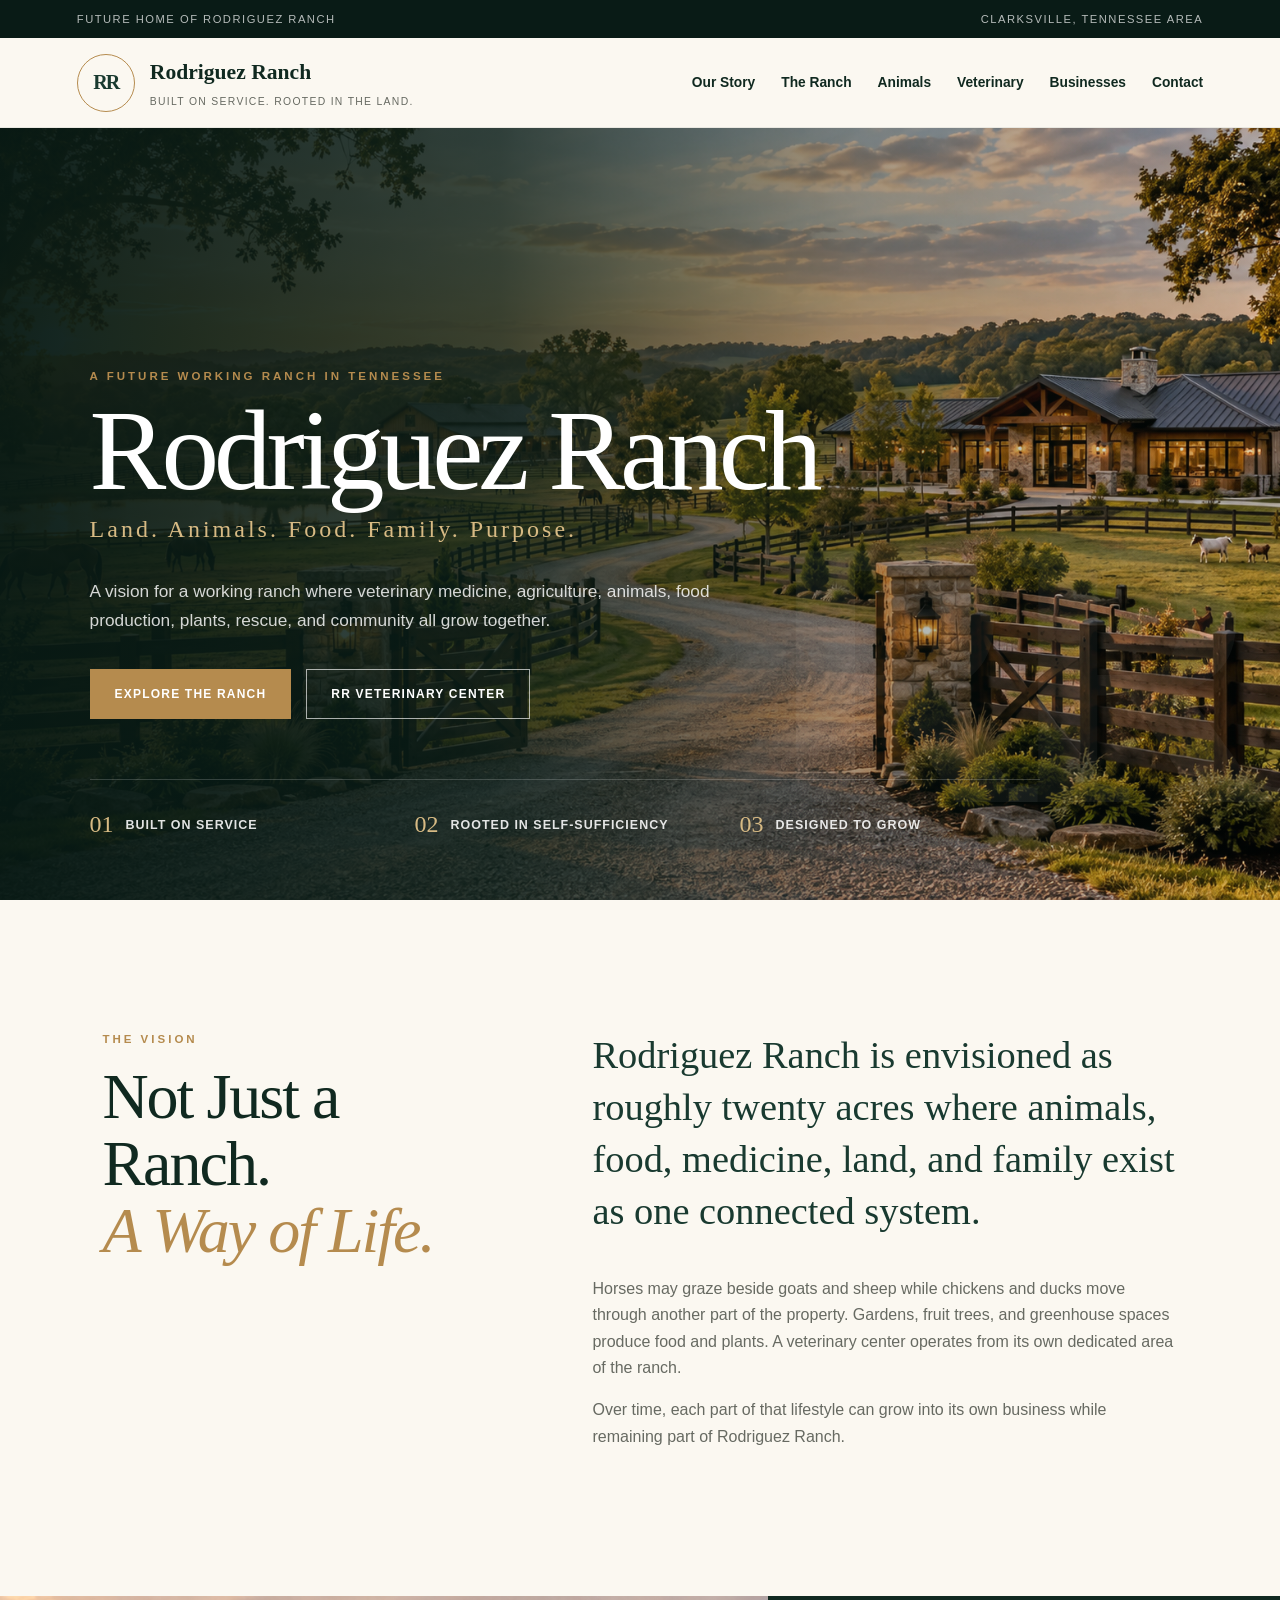
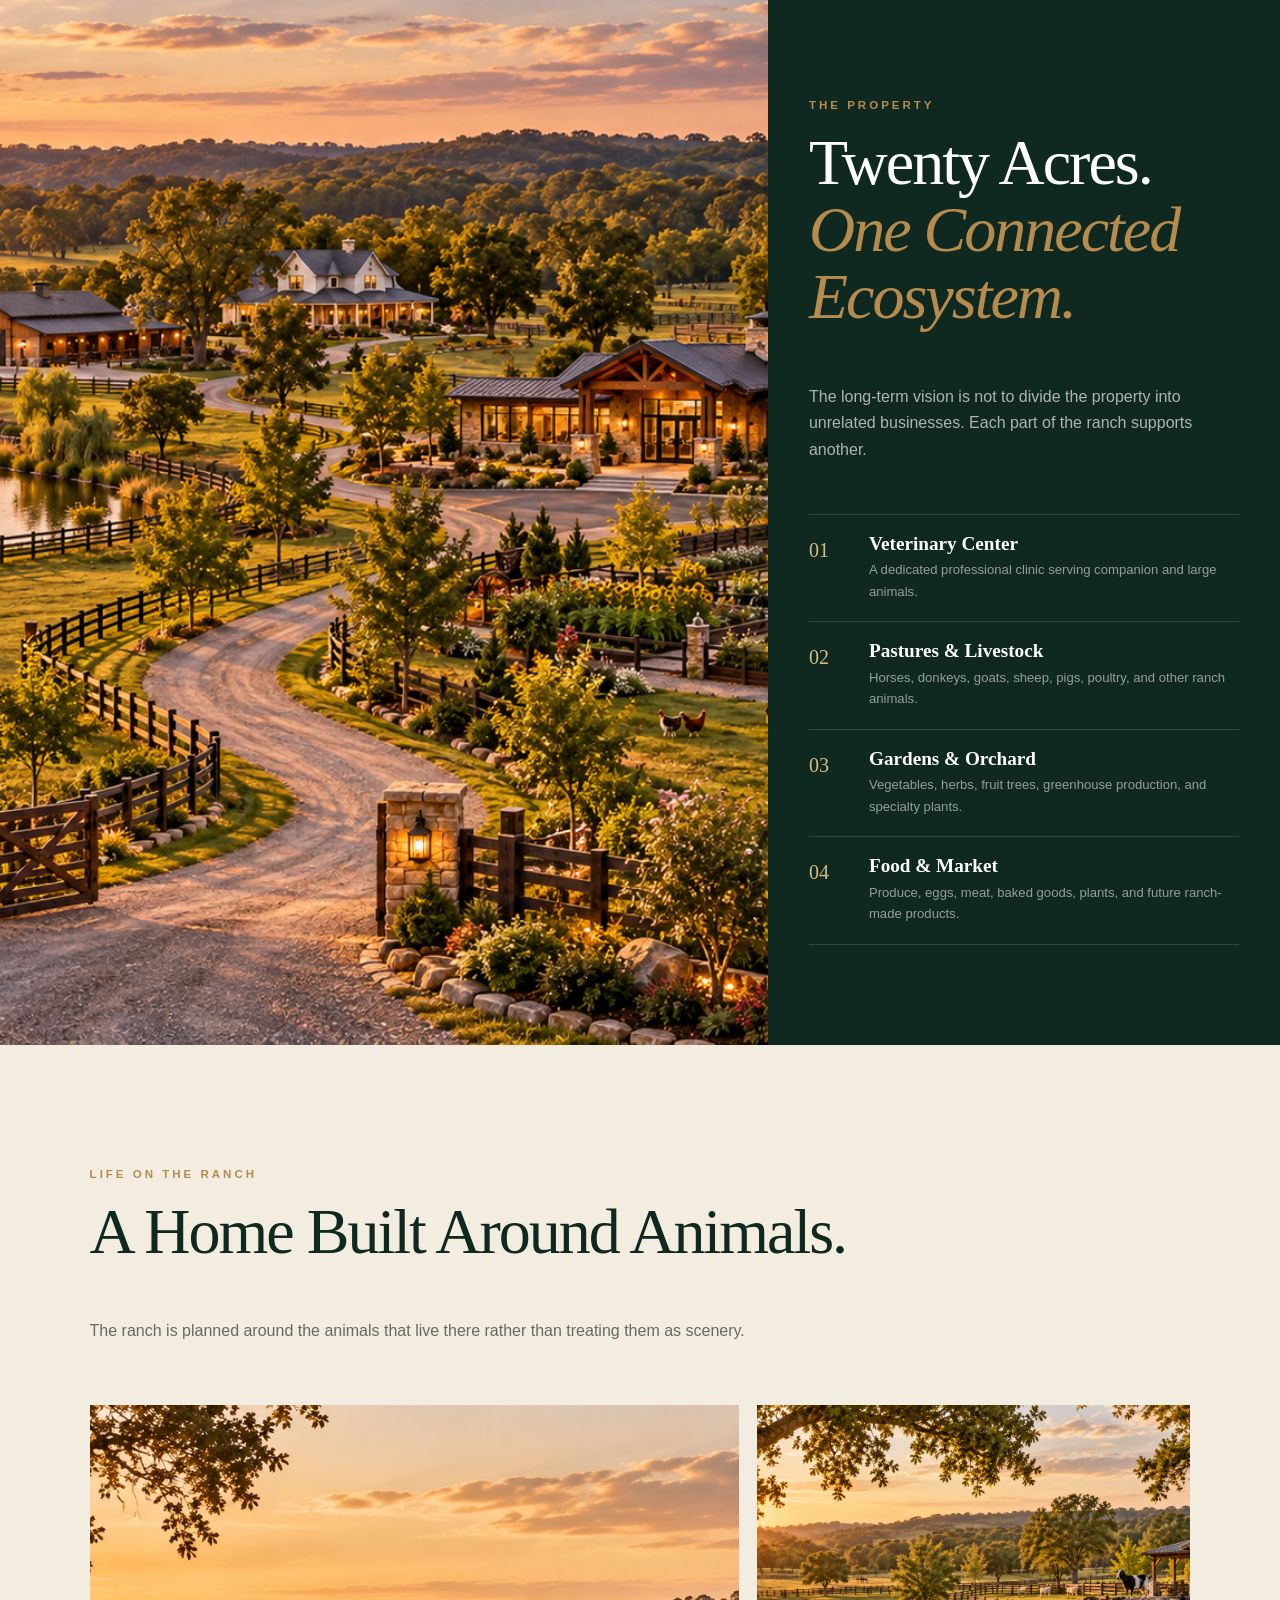
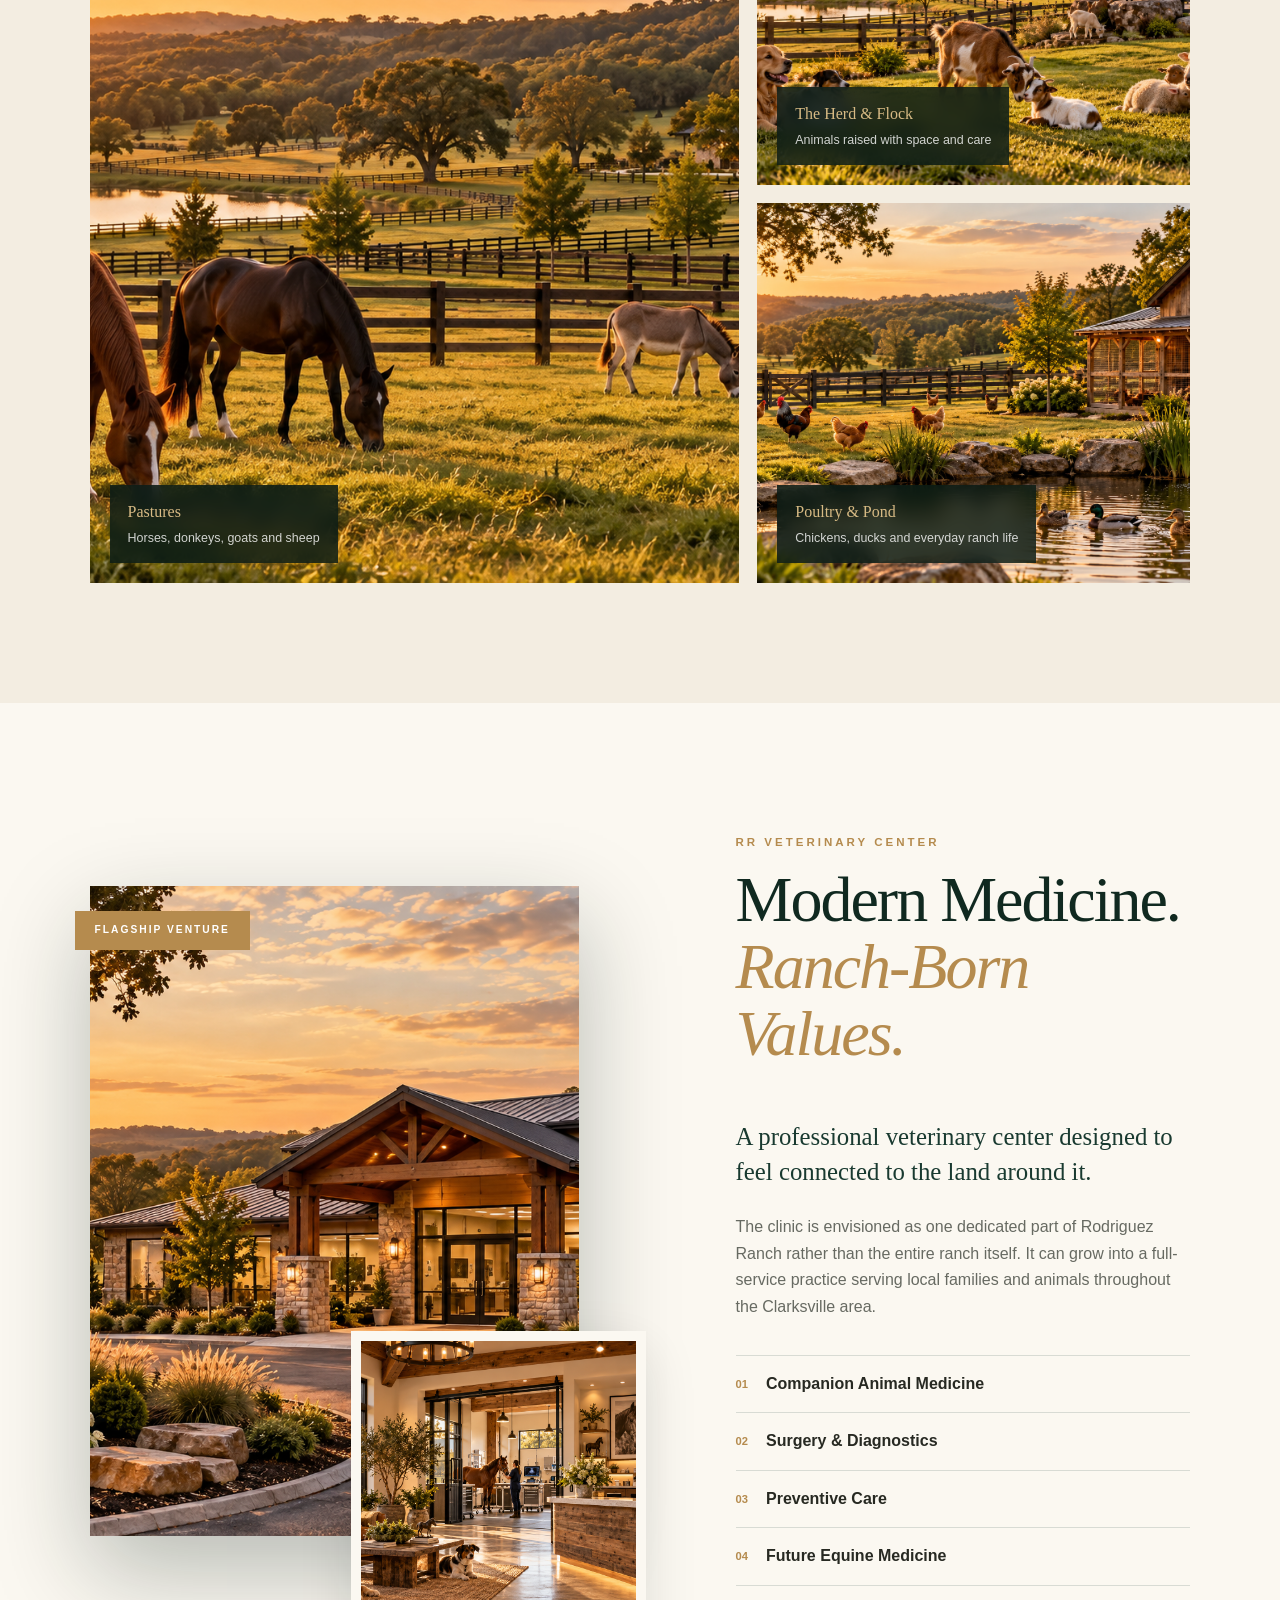
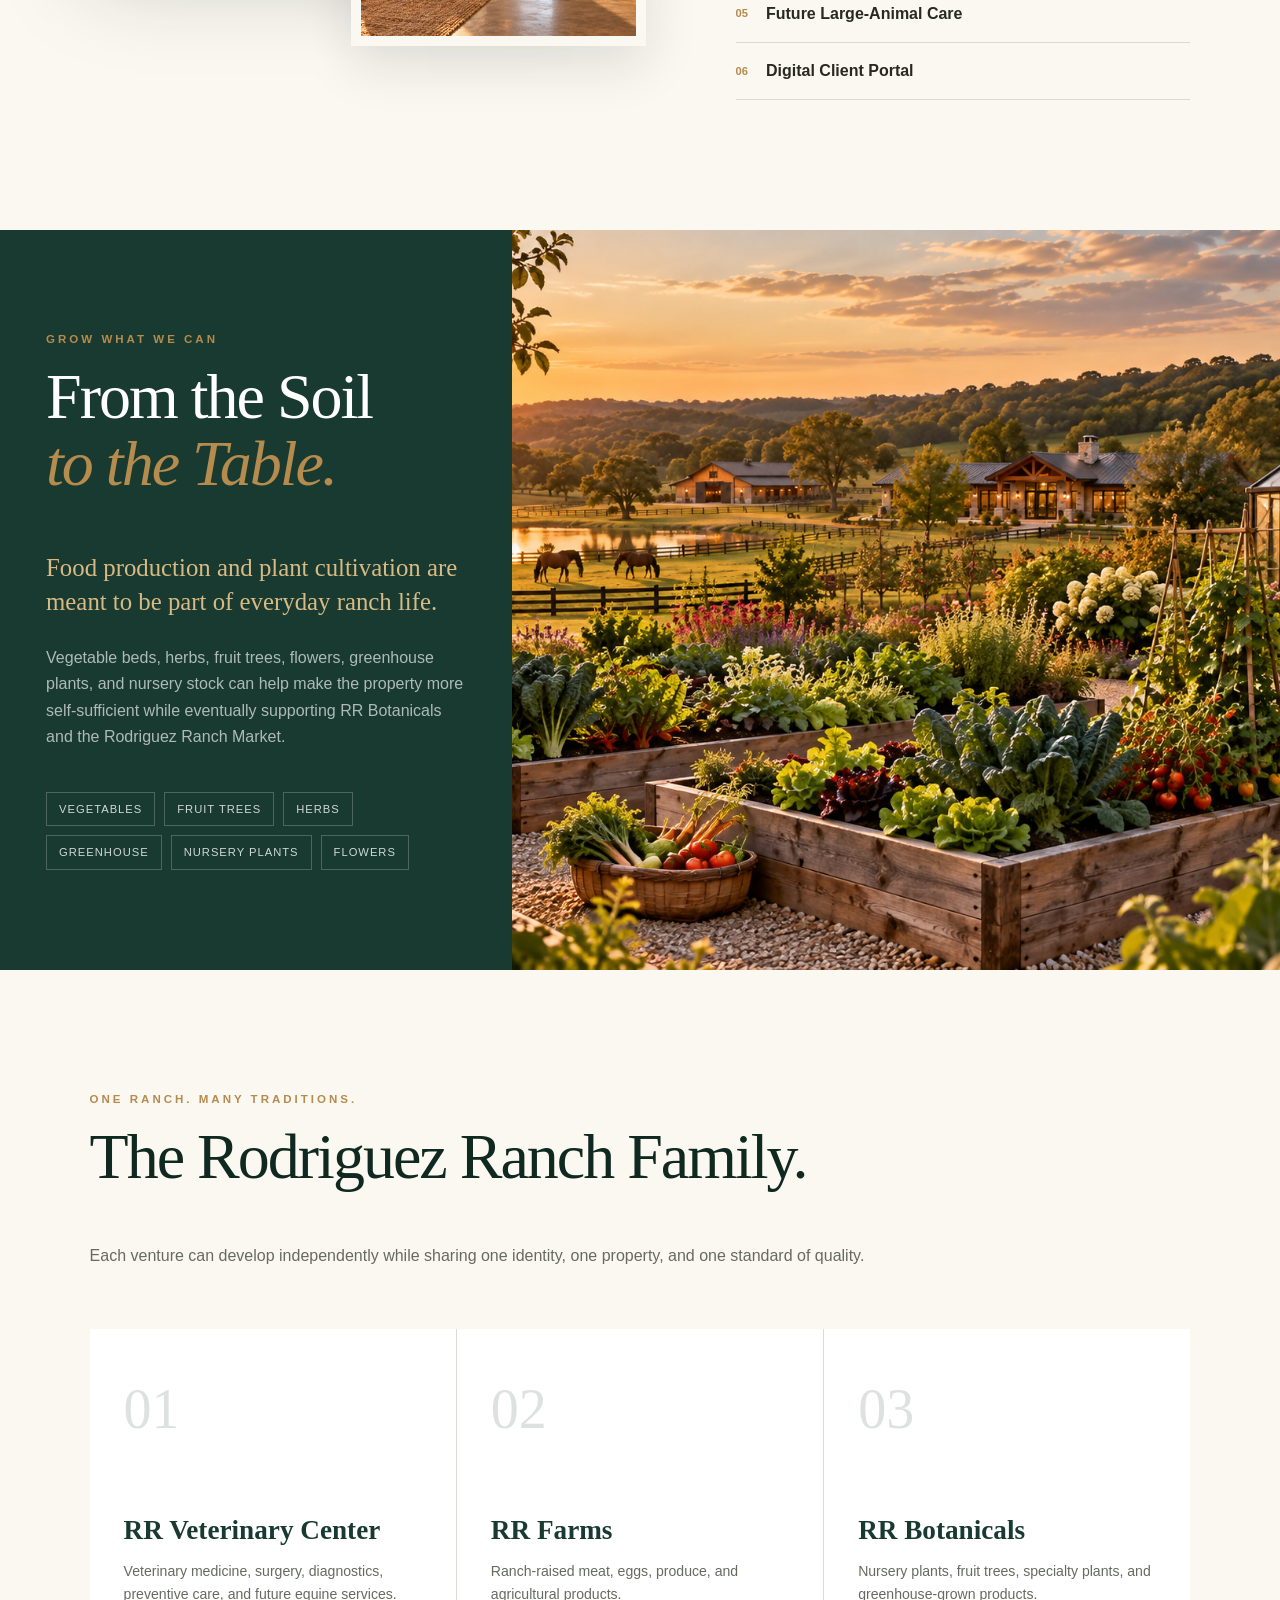
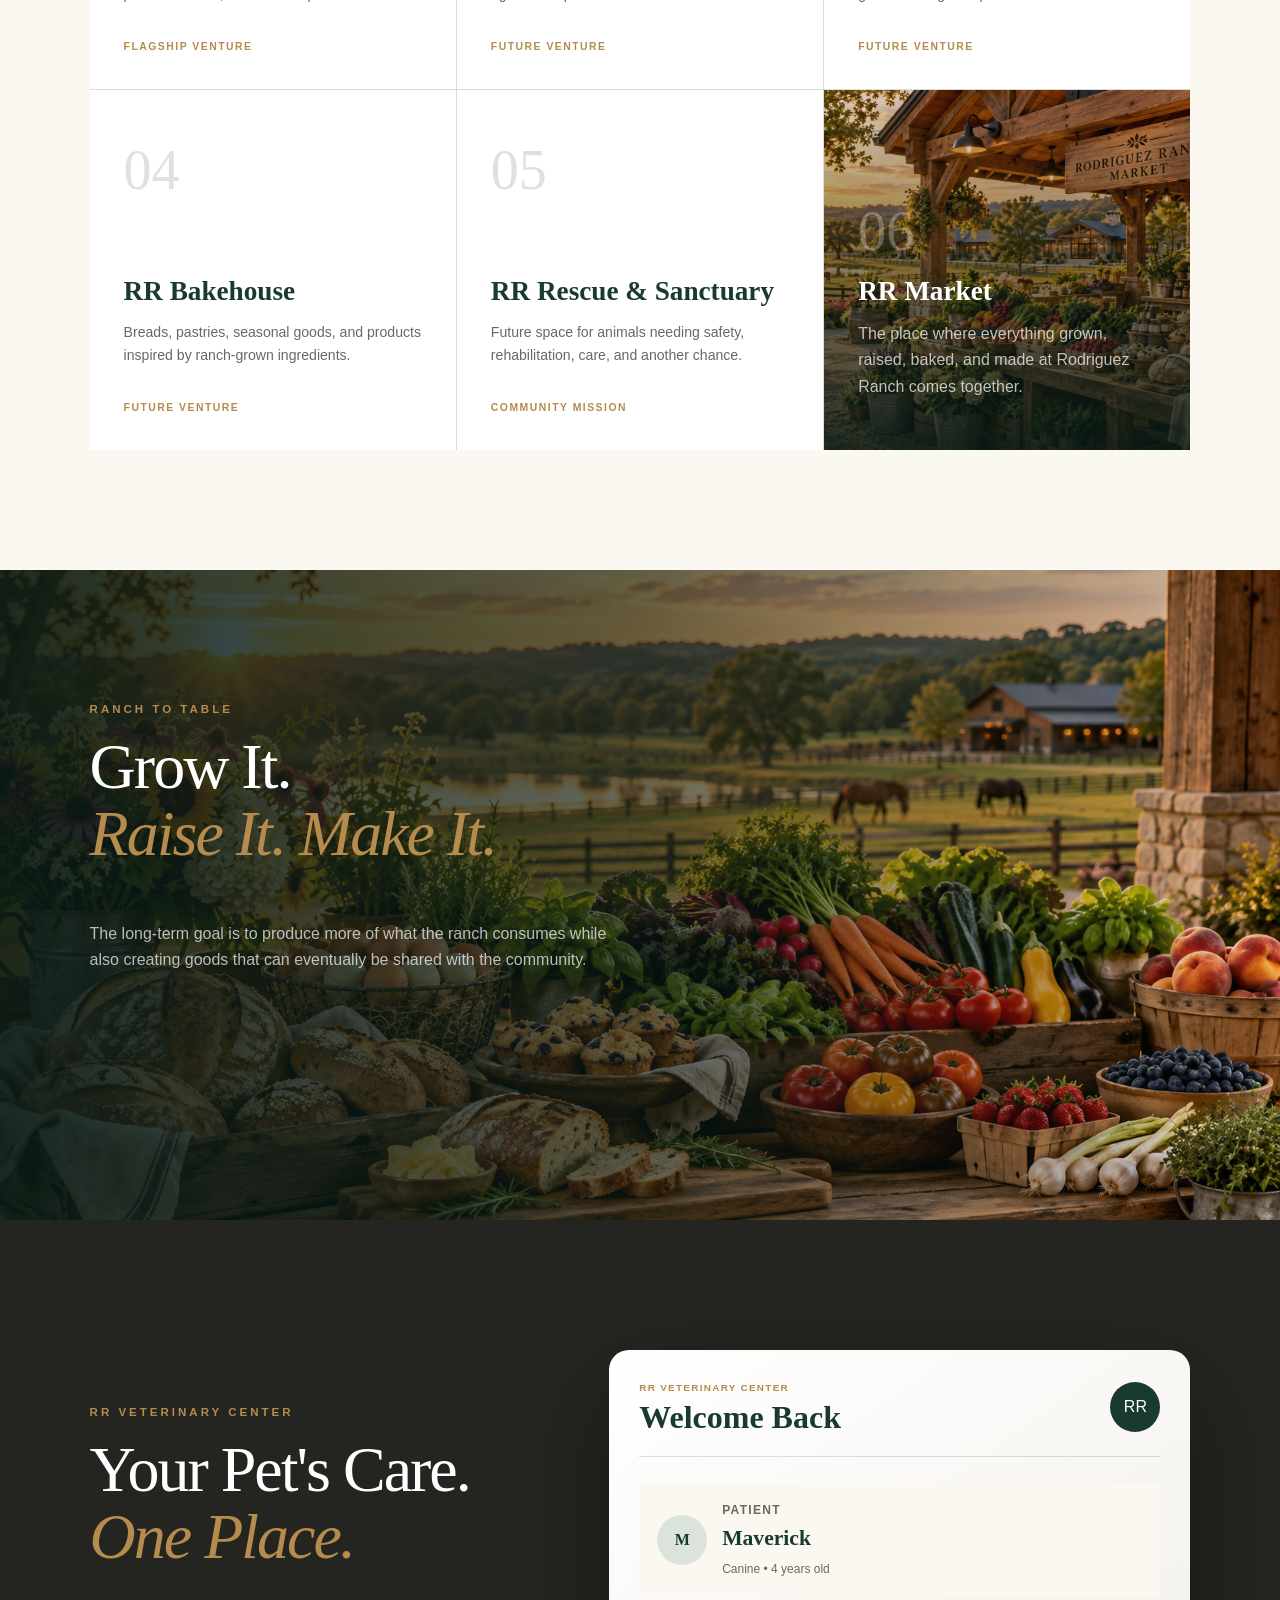
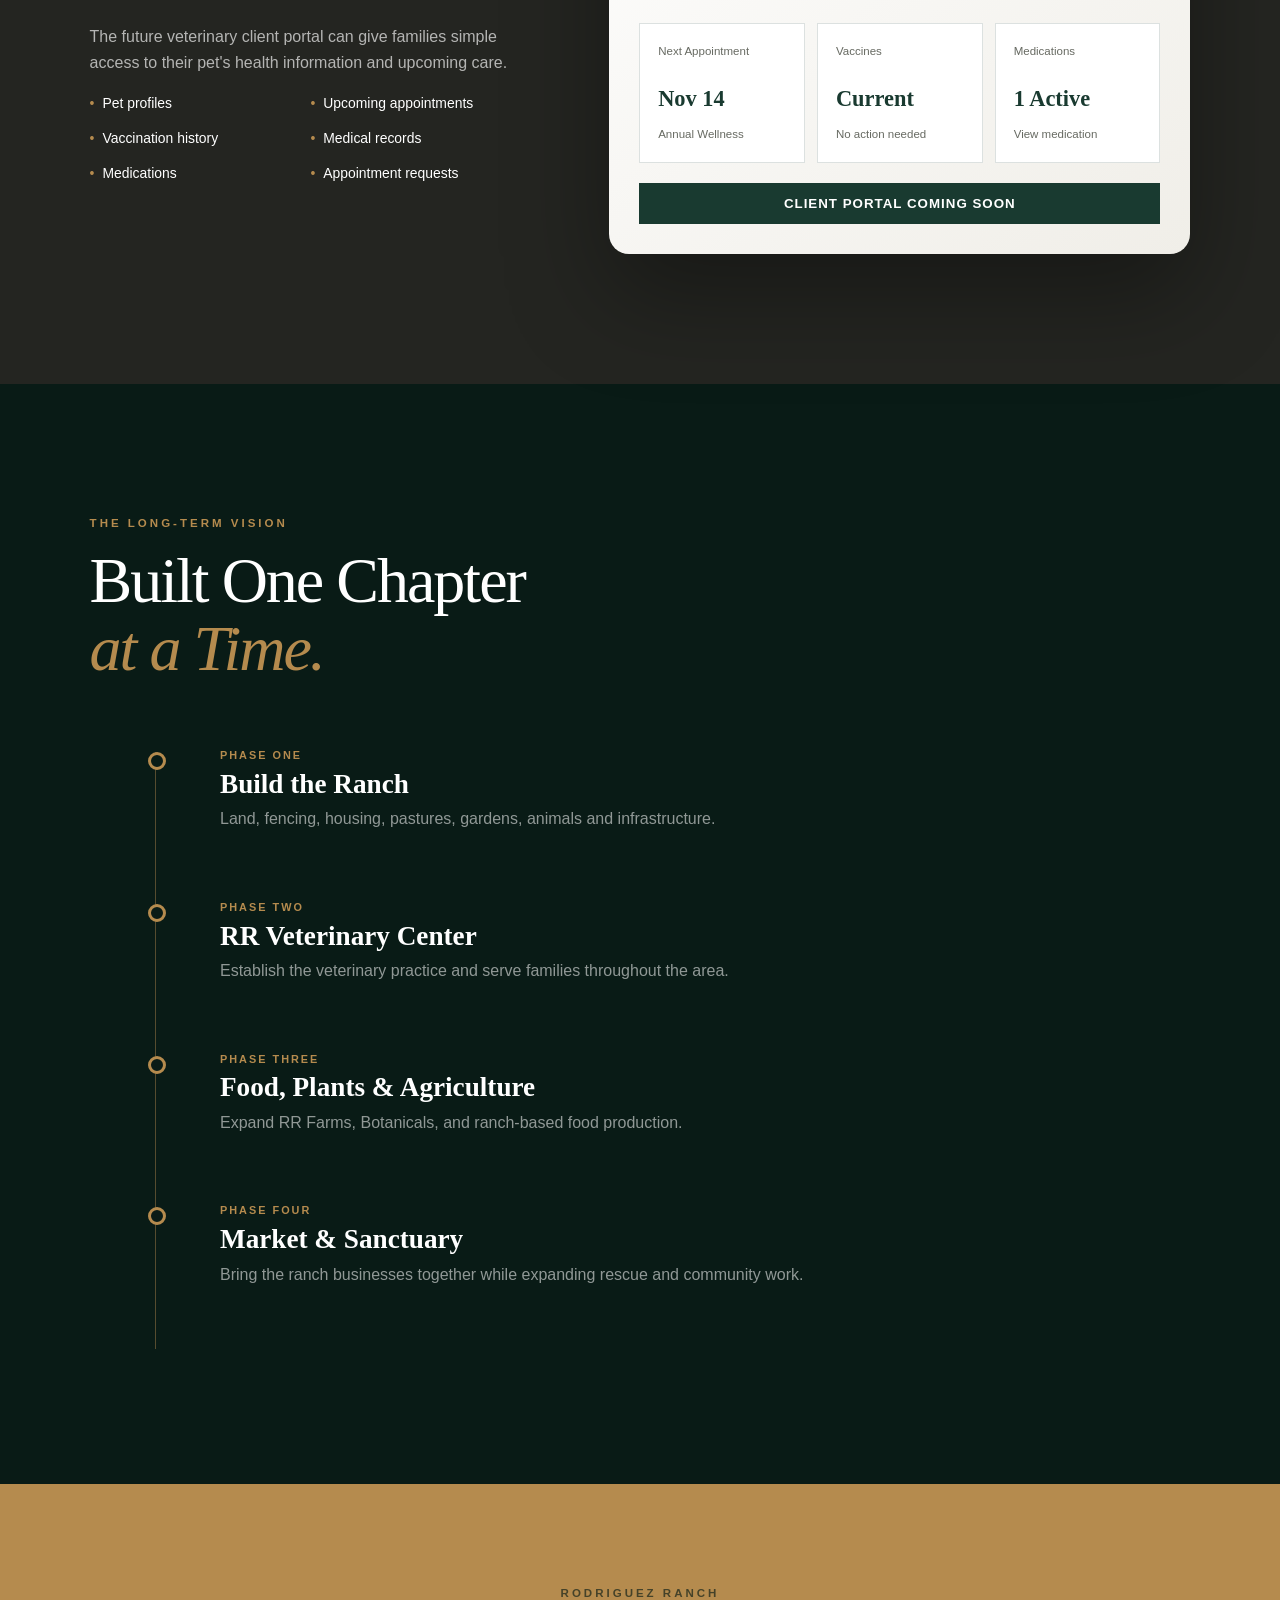
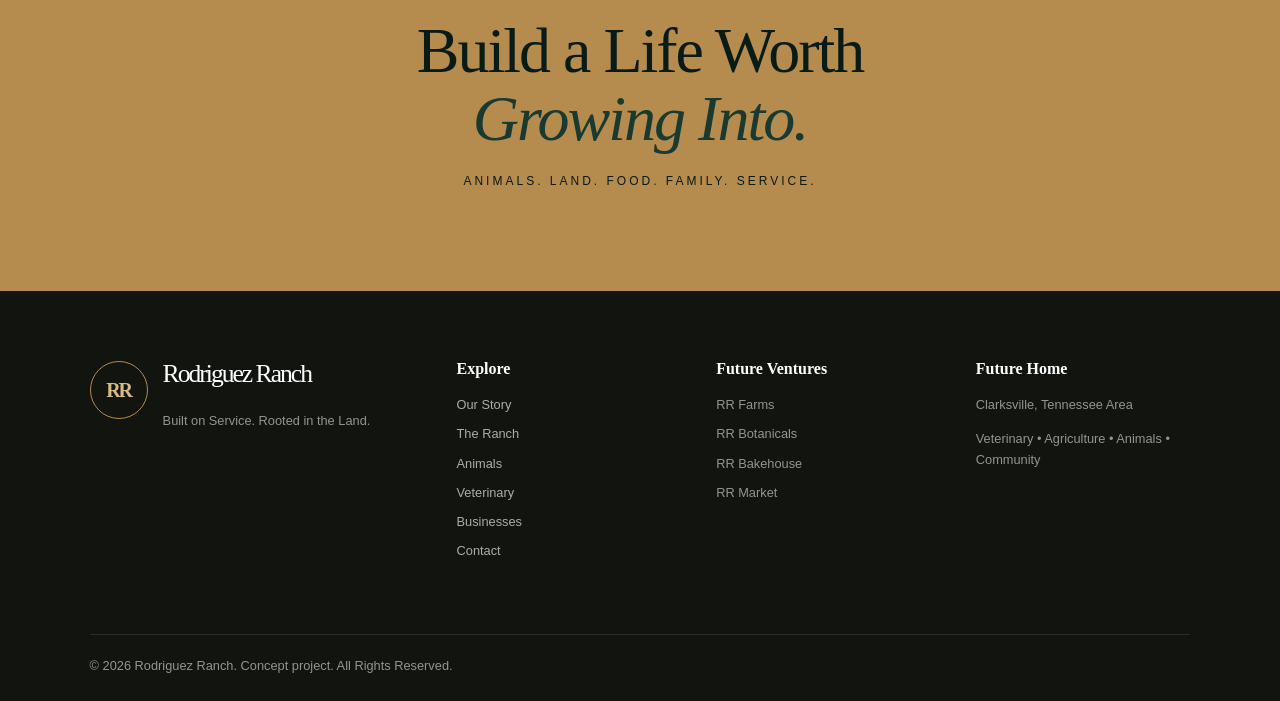
==== commit bcb9e59b: "Update index.html" ====
--- a/index.html
+++ b/index.html
@@ -84,7 +84,7 @@
         </li>
 
         <li>
-          <a href="#future">The Future</a>
+          <a href="contact.html">Contact</a>
         </li>
 
       </ul>
@@ -1056,6 +1056,7 @@
         <li><a href="animals.html">Animals</a></li>
         <li><a href="veterinary.html">Veterinary</a></li>
         <li><a href="businesses.html">Businesses</a></li>
+        <li><a href="contact.html">Contact</a></li>
      </ul>
 
     </div>
--- a/style.css
+++ b/style.css
@@ -8899,3 +8899,912 @@
   }
 
 }
+/* =========================================================
+   RODRIGUEZ RANCH CONTACT PAGE
+========================================================= */
+
+
+/* =========================================================
+   HERO
+========================================================= */
+
+#contact-page-hero {
+  min-height: 78vh;
+
+  padding:
+    110px
+    7%
+    65px;
+
+  display: flex;
+
+  align-items: flex-end;
+
+  color: white;
+
+  background:
+    linear-gradient(
+      90deg,
+      rgba(9,27,22,.96),
+      rgba(9,27,22,.69),
+      rgba(9,27,22,.12)
+    ),
+    url("images/ranch/ranch-entrance.png");
+
+  background-size: cover;
+
+  background-position: center;
+}
+
+.contact-hero-content {
+  max-width: 850px;
+}
+
+#contact-page-hero h1 {
+  margin-bottom: 25px;
+
+  font-family:
+    Georgia,
+    serif;
+
+  font-size:
+    clamp(
+      4rem,
+      9vw,
+      8.5rem
+    );
+
+  font-weight: 500;
+
+  line-height: .9;
+
+  letter-spacing: -5px;
+}
+
+#contact-page-hero h1 span {
+  display: block;
+
+  color:
+    var(--brass-light);
+
+  font-style: italic;
+}
+
+#contact-page-hero
+p:not(.eyebrow) {
+  max-width: 670px;
+
+  color:
+    rgba(255,255,255,.78);
+}
+
+
+/* =========================================================
+   INTRO
+========================================================= */
+
+#contact-intro {
+  padding:
+    130px
+    8%;
+
+  display: grid;
+
+  grid-template-columns:
+    .8fr
+    1.2fr;
+
+  gap: 100px;
+
+  background:
+    var(--cream-light);
+}
+
+#contact-intro h2 {
+  color:
+    var(--forest-dark);
+}
+
+#contact-intro
+> div:last-child
+p:not(.large-copy) {
+  color:
+    var(--text-light);
+}
+
+
+/* =========================================================
+   CONTACT OPTIONS
+========================================================= */
+
+#contact-options {
+  padding:
+    120px
+    7%;
+
+  background:
+    var(--forest-deep);
+
+  color: white;
+}
+
+.contact-options-heading {
+  max-width: 850px;
+
+  margin-bottom: 65px;
+}
+
+.contact-options-heading h2 {
+  color: white;
+}
+
+.contact-option-grid {
+  display: grid;
+
+  grid-template-columns:
+    repeat(3,1fr);
+
+  gap: 1px;
+
+  background:
+    rgba(255,255,255,.12);
+}
+
+.contact-option-card {
+  min-height: 370px;
+
+  padding: 32px;
+
+  display: flex;
+
+  flex-direction: column;
+
+  border: none;
+
+  background:
+    var(--forest-dark);
+
+  color: white;
+
+  text-align: left;
+
+  font-family: inherit;
+
+  cursor: pointer;
+
+  transition:
+    background .25s ease,
+    transform .25s ease;
+}
+
+.contact-option-card:hover {
+  position: relative;
+
+  z-index: 2;
+
+  background:
+    var(--forest);
+
+  transform:
+    translateY(-5px);
+}
+
+.contact-option-card.selected {
+  background:
+    var(--forest);
+
+  box-shadow:
+    inset 0 0 0 2px
+    var(--brass);
+}
+
+.contact-option-number {
+  margin-bottom: auto;
+
+  color:
+    rgba(255,255,255,.1);
+
+  font-family:
+    Georgia,
+    serif;
+
+  font-size: 4rem;
+}
+
+.contact-option-label {
+  margin-bottom: 5px;
+
+  color:
+    var(--brass);
+
+  font-size: .62rem;
+
+  font-weight: 800;
+
+  text-transform: uppercase;
+
+  letter-spacing: 1.6px;
+}
+
+.contact-option-card h3 {
+  margin-bottom: 12px;
+
+  font-family:
+    Georgia,
+    serif;
+
+  font-size: 1.6rem;
+}
+
+.contact-option-card
+> p:not(.contact-option-label) {
+  color:
+    rgba(255,255,255,.56);
+
+  font-size: .82rem;
+}
+
+.contact-option-card strong {
+  margin-top: 18px;
+
+  color:
+    var(--brass-light);
+
+  font-size: .72rem;
+}
+
+
+/* =========================================================
+   CONTACT FORM
+========================================================= */
+
+#contact-form-section {
+  padding:
+    130px
+    7%;
+
+  display: grid;
+
+  grid-template-columns:
+    .8fr
+    1.2fr;
+
+  gap: 90px;
+
+  background:
+    var(--cream);
+}
+
+.contact-form-copy h2 {
+  color:
+    var(--forest-dark);
+}
+
+.contact-form-copy
+> p:not(.eyebrow):not(.large-copy) {
+  color:
+    var(--text-light);
+}
+
+.contact-form-details {
+  margin-top: 35px;
+
+  border-top:
+    1px solid
+    var(--border);
+}
+
+.contact-form-details article {
+  padding:
+    14px
+    0;
+
+  display: flex;
+
+  flex-direction: column;
+
+  border-bottom:
+    1px solid
+    var(--border);
+}
+
+.contact-form-details span {
+  color:
+    var(--text-light);
+
+  font-size: .68rem;
+
+  text-transform: uppercase;
+
+  letter-spacing: 1px;
+}
+
+.contact-form-details strong {
+  color:
+    var(--forest);
+
+  font-family:
+    Georgia,
+    serif;
+
+  font-size: 1.05rem;
+}
+
+
+/* FORM */
+
+.contact-form-wrap {
+  padding: 40px;
+
+  background: white;
+
+  box-shadow:
+    var(--shadow);
+}
+
+#contact-form {
+  display: grid;
+
+  gap: 10px;
+}
+
+.contact-form-row {
+  display: grid;
+
+  grid-template-columns:
+    1fr
+    1fr;
+
+  gap: 15px;
+}
+
+#contact-form label {
+  margin-top: 10px;
+
+  color:
+    var(--forest);
+
+  font-size: .74rem;
+
+  font-weight: 800;
+}
+
+#contact-form input,
+#contact-form select,
+#contact-form textarea {
+  width: 100%;
+
+  padding: 13px;
+
+  border:
+    1px solid
+    var(--border);
+
+  background:
+    var(--cream-light);
+
+  color:
+    var(--text);
+
+  font-family: inherit;
+
+  font-size: .86rem;
+
+  outline: none;
+
+  transition:
+    border-color .2s ease,
+    box-shadow .2s ease;
+}
+
+#contact-form input:focus,
+#contact-form select:focus,
+#contact-form textarea:focus {
+  border-color:
+    var(--brass);
+
+  box-shadow:
+    0 0 0 3px
+    rgba(181,139,78,.12);
+}
+
+#contact-form textarea {
+  resize: vertical;
+}
+
+.contact-submit-button {
+  margin-top: 18px;
+
+  padding:
+    14px
+    20px;
+
+  border: none;
+
+  background:
+    var(--forest);
+
+  color: white;
+
+  font-family: inherit;
+
+  font-weight: 800;
+
+  text-transform: uppercase;
+
+  letter-spacing: 1px;
+
+  cursor: pointer;
+
+  transition:
+    background .2s ease,
+    transform .2s ease;
+}
+
+.contact-submit-button:hover {
+  background:
+    var(--brass);
+
+  transform:
+    translateY(-2px);
+}
+
+.contact-form-status {
+  min-height: 24px;
+
+  margin:
+    10px
+    0
+    0;
+
+  color:
+    var(--forest);
+
+  font-weight: 700;
+}
+
+
+/* =========================================================
+   VETERINARY CONTACT
+========================================================= */
+
+#contact-vet {
+  min-height: 760px;
+
+  display: grid;
+
+  grid-template-columns:
+    1.15fr
+    .85fr;
+
+  background:
+    var(--forest);
+
+  color: white;
+}
+
+.contact-vet-image img {
+  height: 100%;
+
+  object-fit: cover;
+}
+
+.contact-vet-copy {
+  padding:
+    100px
+    9%;
+
+  display: flex;
+
+  flex-direction: column;
+
+  justify-content: center;
+}
+
+.contact-vet-copy h2 {
+  color: white;
+}
+
+.contact-vet-copy .large-copy {
+  color:
+    var(--brass-light);
+}
+
+.contact-vet-copy
+> p:not(.eyebrow):not(.large-copy) {
+  color:
+    rgba(255,255,255,.62);
+}
+
+.contact-vet-actions {
+  margin-top: 20px;
+
+  display: flex;
+
+  flex-direction: column;
+
+  align-items: flex-start;
+
+  gap: 18px;
+}
+
+.contact-text-link {
+  color:
+    var(--brass-light);
+
+  text-decoration: none;
+
+  font-weight: 700;
+
+  border-bottom:
+    1px solid
+    var(--brass);
+}
+
+
+/* =========================================================
+   LOCATION
+========================================================= */
+
+#contact-location {
+  min-height: 720px;
+
+  display: grid;
+
+  grid-template-columns:
+    .75fr
+    1.25fr;
+
+  background:
+    var(--cream-light);
+}
+
+.contact-location-content {
+  padding:
+    100px
+    9%;
+
+  display: flex;
+
+  flex-direction: column;
+
+  justify-content: center;
+}
+
+.contact-location-content h2 {
+  color:
+    var(--forest-dark);
+}
+
+.contact-location-content
+> p:not(.eyebrow) {
+  color:
+    var(--text-light);
+}
+
+.location-note {
+  margin-top: 25px;
+
+  padding:
+    18px;
+
+  border-left:
+    3px solid
+    var(--brass);
+
+  background:
+    var(--cream);
+
+  font-size: .78rem;
+}
+
+.contact-location-visual {
+  position: relative;
+
+  min-height: 720px;
+}
+
+.contact-location-visual img {
+  height: 100%;
+
+  object-fit: cover;
+}
+
+.location-marker {
+  position: absolute;
+
+  left: 30px;
+
+  bottom: 30px;
+
+  padding:
+    17px
+    22px;
+
+  background:
+    rgba(9,27,22,.87);
+
+  color: white;
+
+  backdrop-filter:
+    blur(8px);
+
+  border-left:
+    3px solid
+    var(--brass);
+}
+
+.location-marker span {
+  display: block;
+
+  color:
+    var(--brass-light);
+
+  font-size: .62rem;
+
+  text-transform: uppercase;
+
+  letter-spacing: 1.5px;
+}
+
+.location-marker strong {
+  font-family:
+    Georgia,
+    serif;
+
+  font-size: 1.1rem;
+}
+
+
+/* =========================================================
+   FAQ
+========================================================= */
+
+#contact-faq {
+  padding:
+    120px
+    7%;
+
+  background:
+    var(--charcoal);
+
+  color: white;
+}
+
+.contact-faq-heading {
+  max-width: 850px;
+
+  margin-bottom: 60px;
+}
+
+.contact-faq-heading h2 {
+  color: white;
+}
+
+.faq-list {
+  max-width: 1000px;
+
+  margin:
+    0
+    auto;
+
+  border-top:
+    1px solid
+    rgba(255,255,255,.14);
+}
+
+.faq-item {
+  border-bottom:
+    1px solid
+    rgba(255,255,255,.14);
+}
+
+.faq-question {
+  width: 100%;
+
+  padding:
+    23px
+    0;
+
+  display: flex;
+
+  justify-content: space-between;
+
+  align-items: center;
+
+  gap: 30px;
+
+  border: none;
+
+  background: transparent;
+
+  color: white;
+
+  text-align: left;
+
+  font-family:
+    Georgia,
+    serif;
+
+  font-size: 1.2rem;
+
+  cursor: pointer;
+}
+
+.faq-icon {
+  color:
+    var(--brass);
+
+  font-family:
+    Arial,
+    sans-serif;
+
+  font-size: 1.6rem;
+
+  transition:
+    transform .25s ease;
+}
+
+.faq-answer {
+  max-height: 0;
+
+  overflow: hidden;
+
+  opacity: 0;
+
+  transition:
+    max-height .35s ease,
+    opacity .35s ease,
+    padding .35s ease;
+}
+
+.faq-answer p {
+  max-width: 760px;
+
+  margin: 0;
+
+  color:
+    rgba(255,255,255,.58);
+}
+
+.faq-item.open .faq-answer {
+  max-height: 250px;
+
+  padding-bottom: 24px;
+
+  opacity: 1;
+}
+
+.faq-item.open .faq-icon {
+  transform:
+    rotate(45deg);
+}
+
+
+/* =========================================================
+   FINAL
+========================================================= */
+
+#contact-final {
+  padding:
+    110px
+    7%;
+
+  text-align: center;
+
+  background:
+    var(--brass);
+}
+
+#contact-final .eyebrow {
+  color:
+    rgba(9,27,22,.62);
+}
+
+#contact-final h2 {
+  max-width: 900px;
+
+  margin:
+    0
+    auto
+    18px;
+
+  color:
+    var(--forest-deep);
+}
+
+#contact-final h2 span {
+  color:
+    var(--forest);
+}
+
+#contact-final > p:not(.eyebrow) {
+  margin-bottom: 30px;
+
+  color:
+    var(--forest);
+}
+
+
+/* =========================================================
+   CONTACT RESPONSIVE
+========================================================= */
+
+@media (max-width: 1050px) {
+
+  #contact-intro,
+  #contact-form-section,
+  #contact-vet,
+  #contact-location {
+    grid-template-columns: 1fr;
+  }
+
+  .contact-option-grid {
+    grid-template-columns:
+      repeat(2,1fr);
+  }
+
+  .contact-vet-image,
+  .contact-location-visual {
+    min-height: 560px;
+  }
+
+}
+
+
+@media (max-width: 700px) {
+
+  #contact-page-hero {
+    min-height: 720px;
+
+    padding:
+      90px
+      7%
+      50px;
+  }
+
+  #contact-page-hero h1 {
+    letter-spacing: -3px;
+  }
+
+  #contact-intro {
+    padding:
+      85px
+      7%;
+
+    gap: 30px;
+  }
+
+  #contact-options,
+  #contact-form-section,
+  #contact-faq {
+    padding:
+      85px
+      7%;
+  }
+
+  .contact-option-grid {
+    grid-template-columns: 1fr;
+  }
+
+  .contact-form-row {
+    grid-template-columns: 1fr;
+  }
+
+  .contact-form-wrap {
+    padding: 25px;
+  }
+
+  .contact-vet-image,
+  .contact-location-visual {
+    min-height: 430px;
+  }
+
+  .contact-vet-copy,
+  .contact-location-content {
+    padding:
+      80px
+      7%;
+  }
+
+}
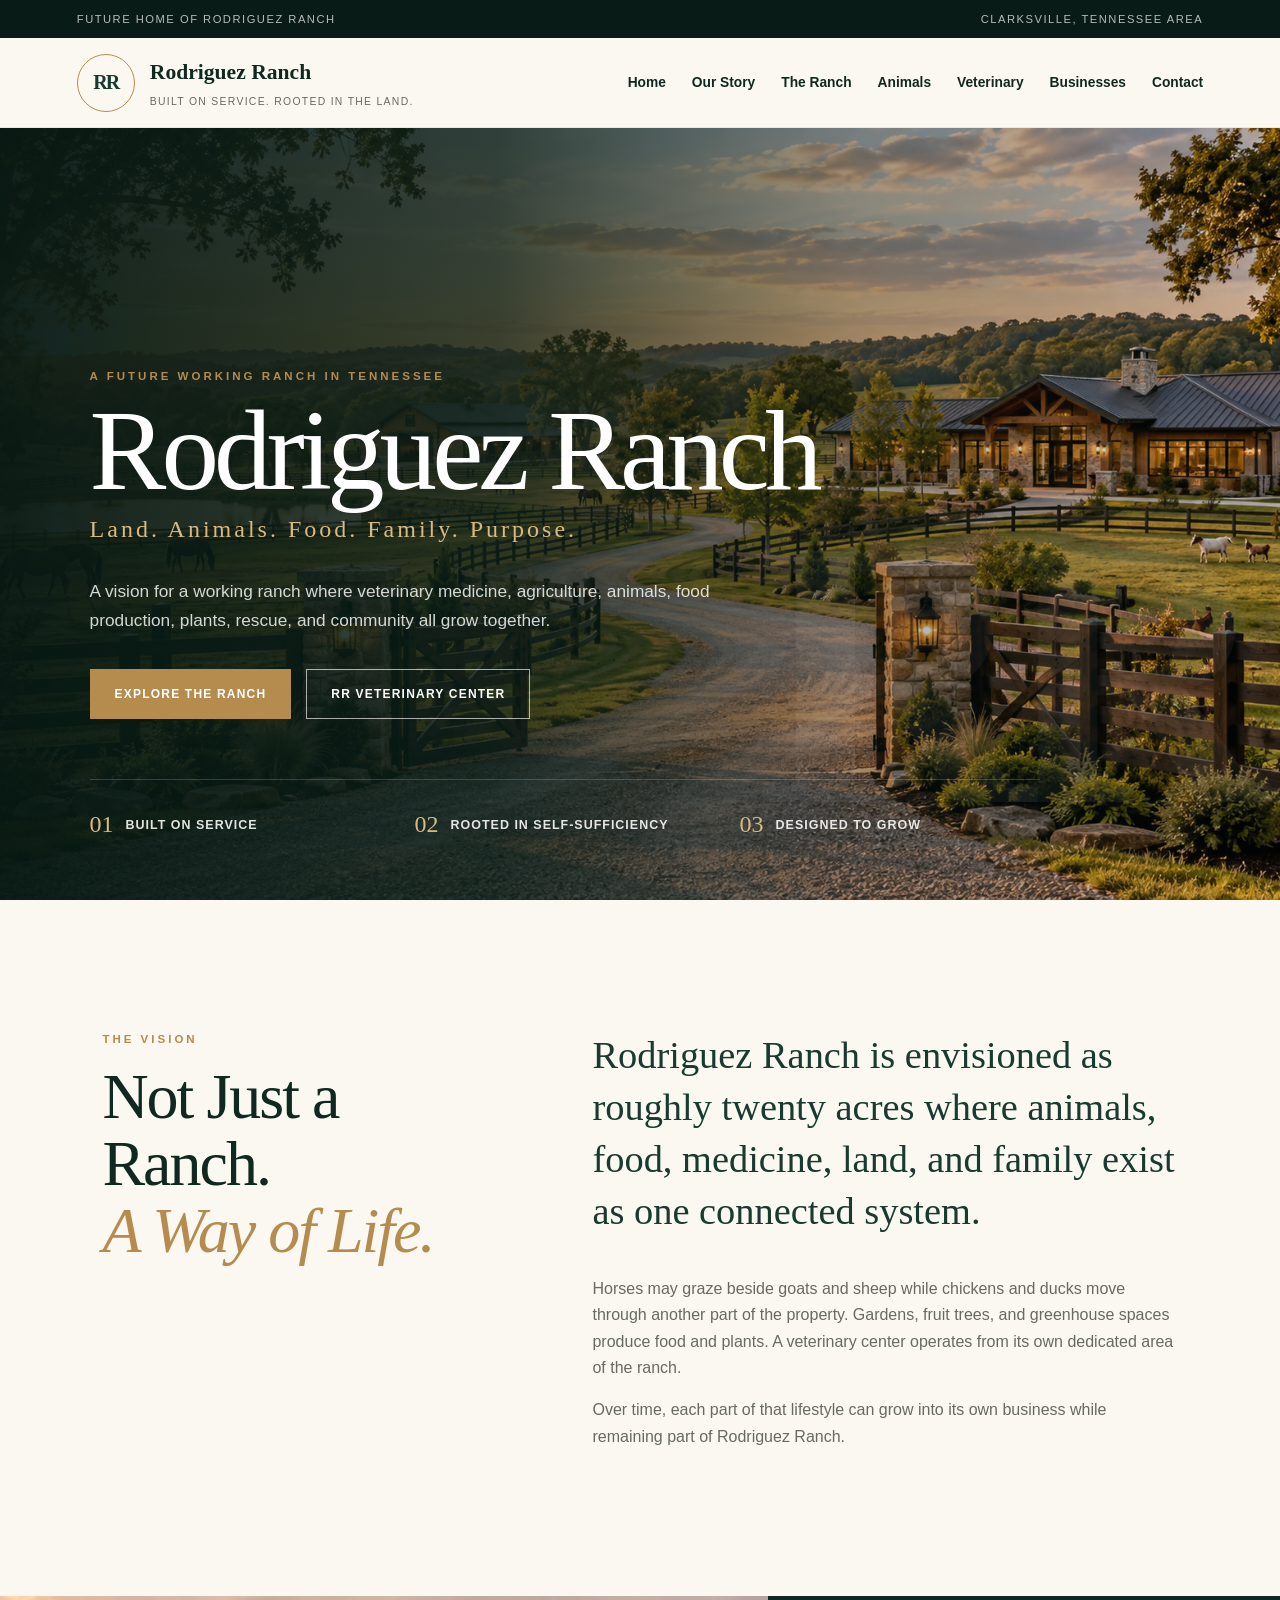
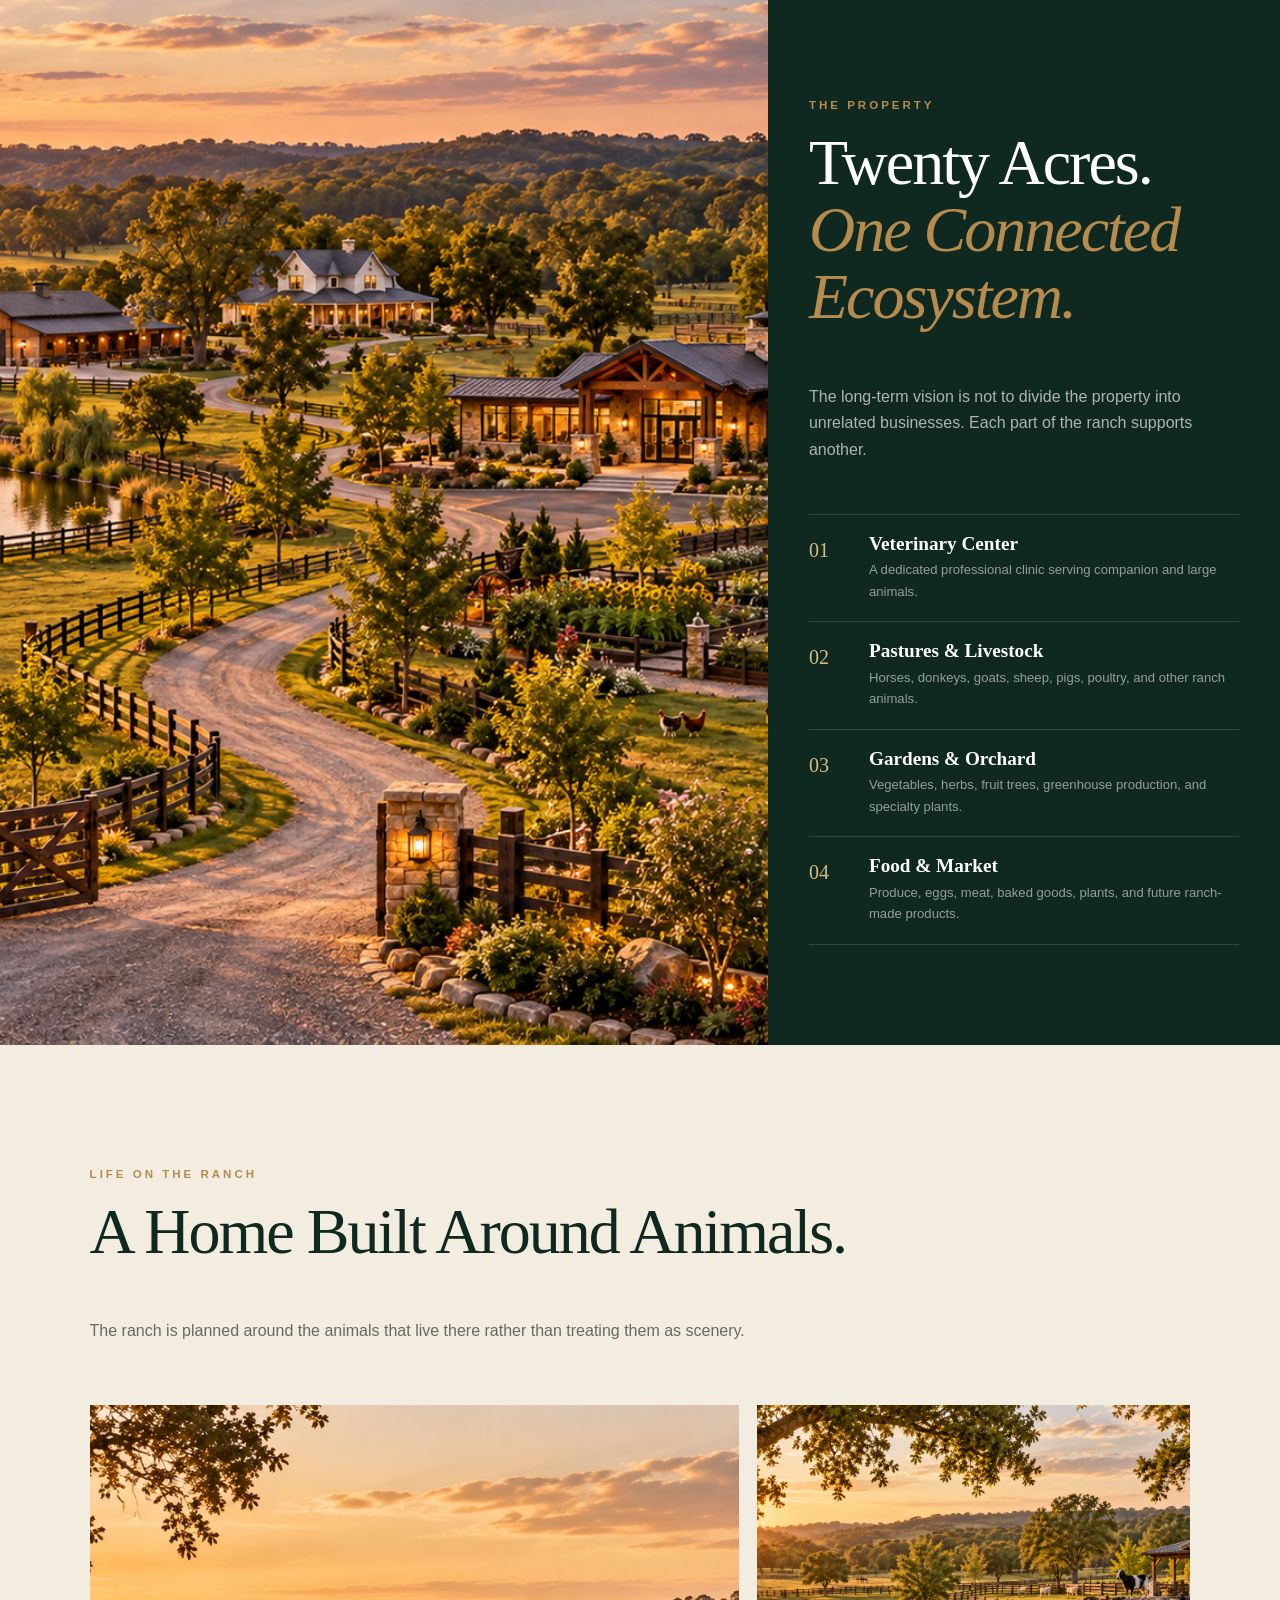
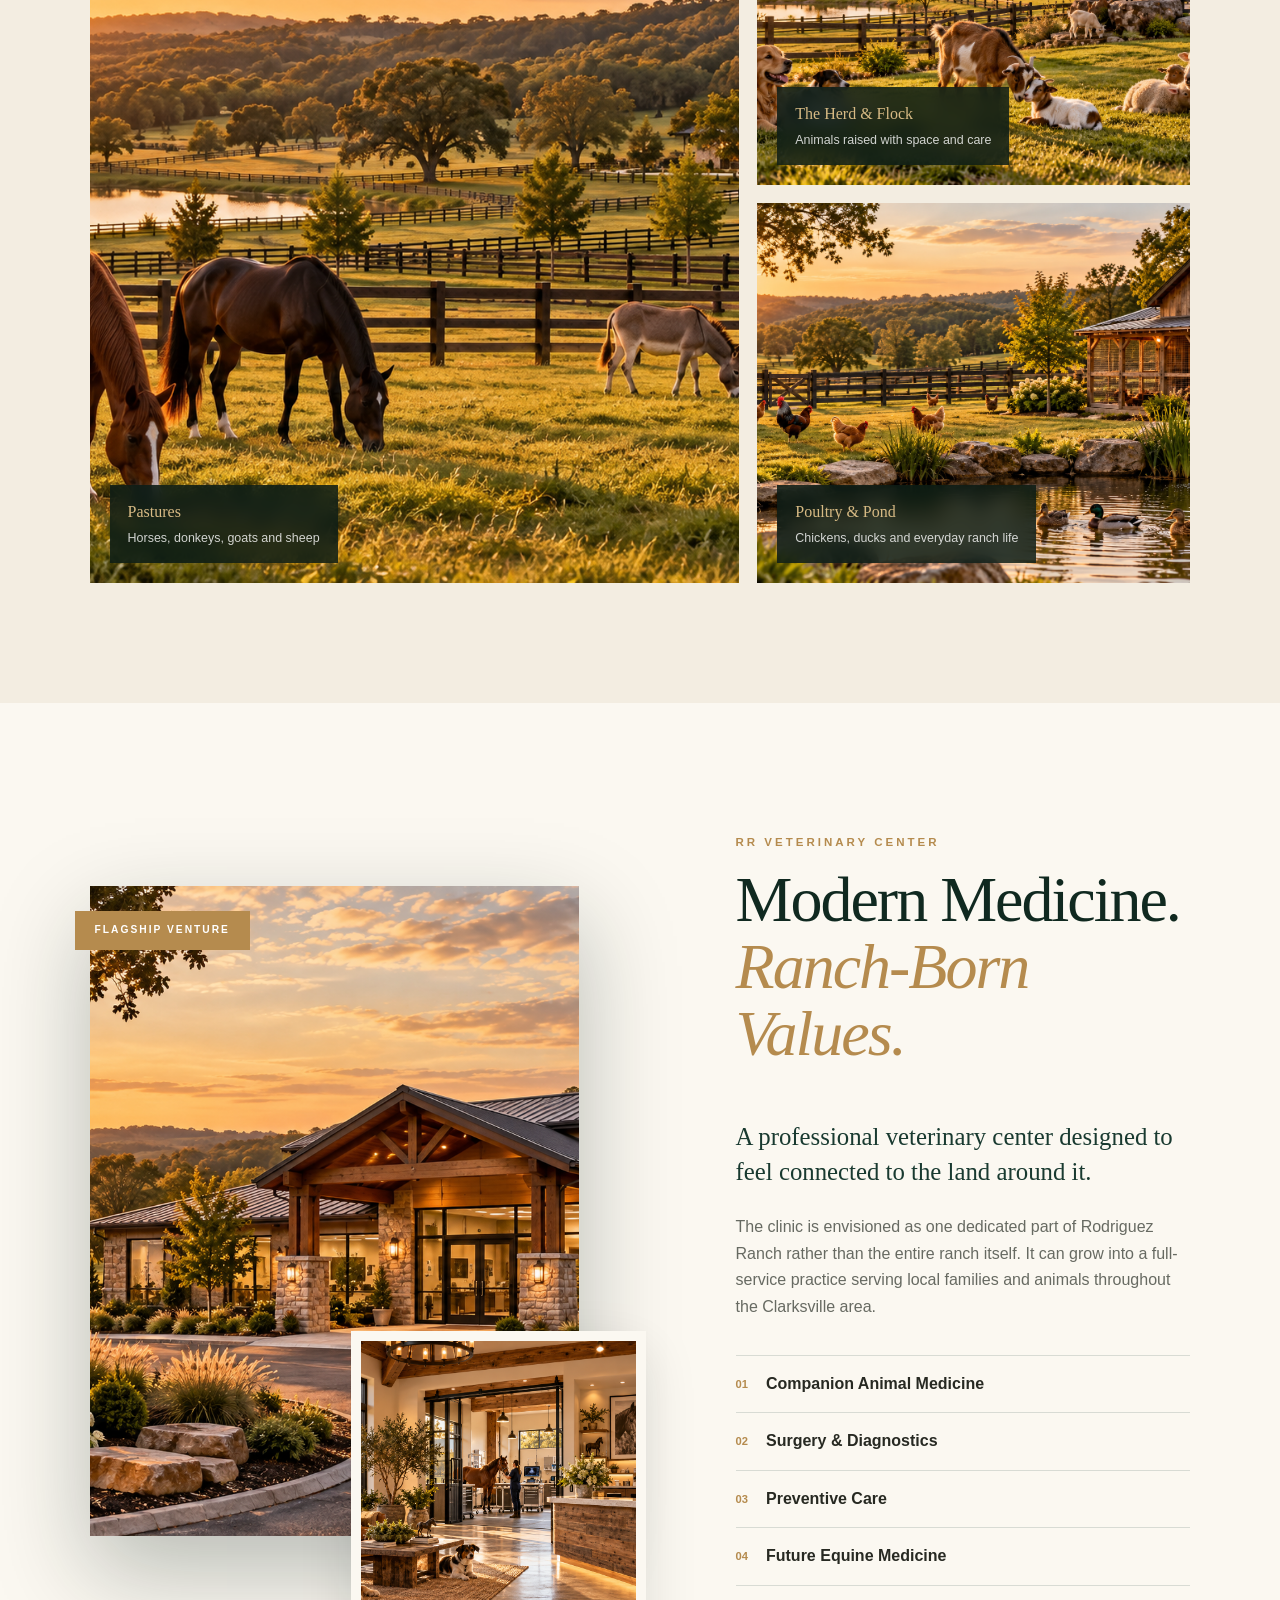
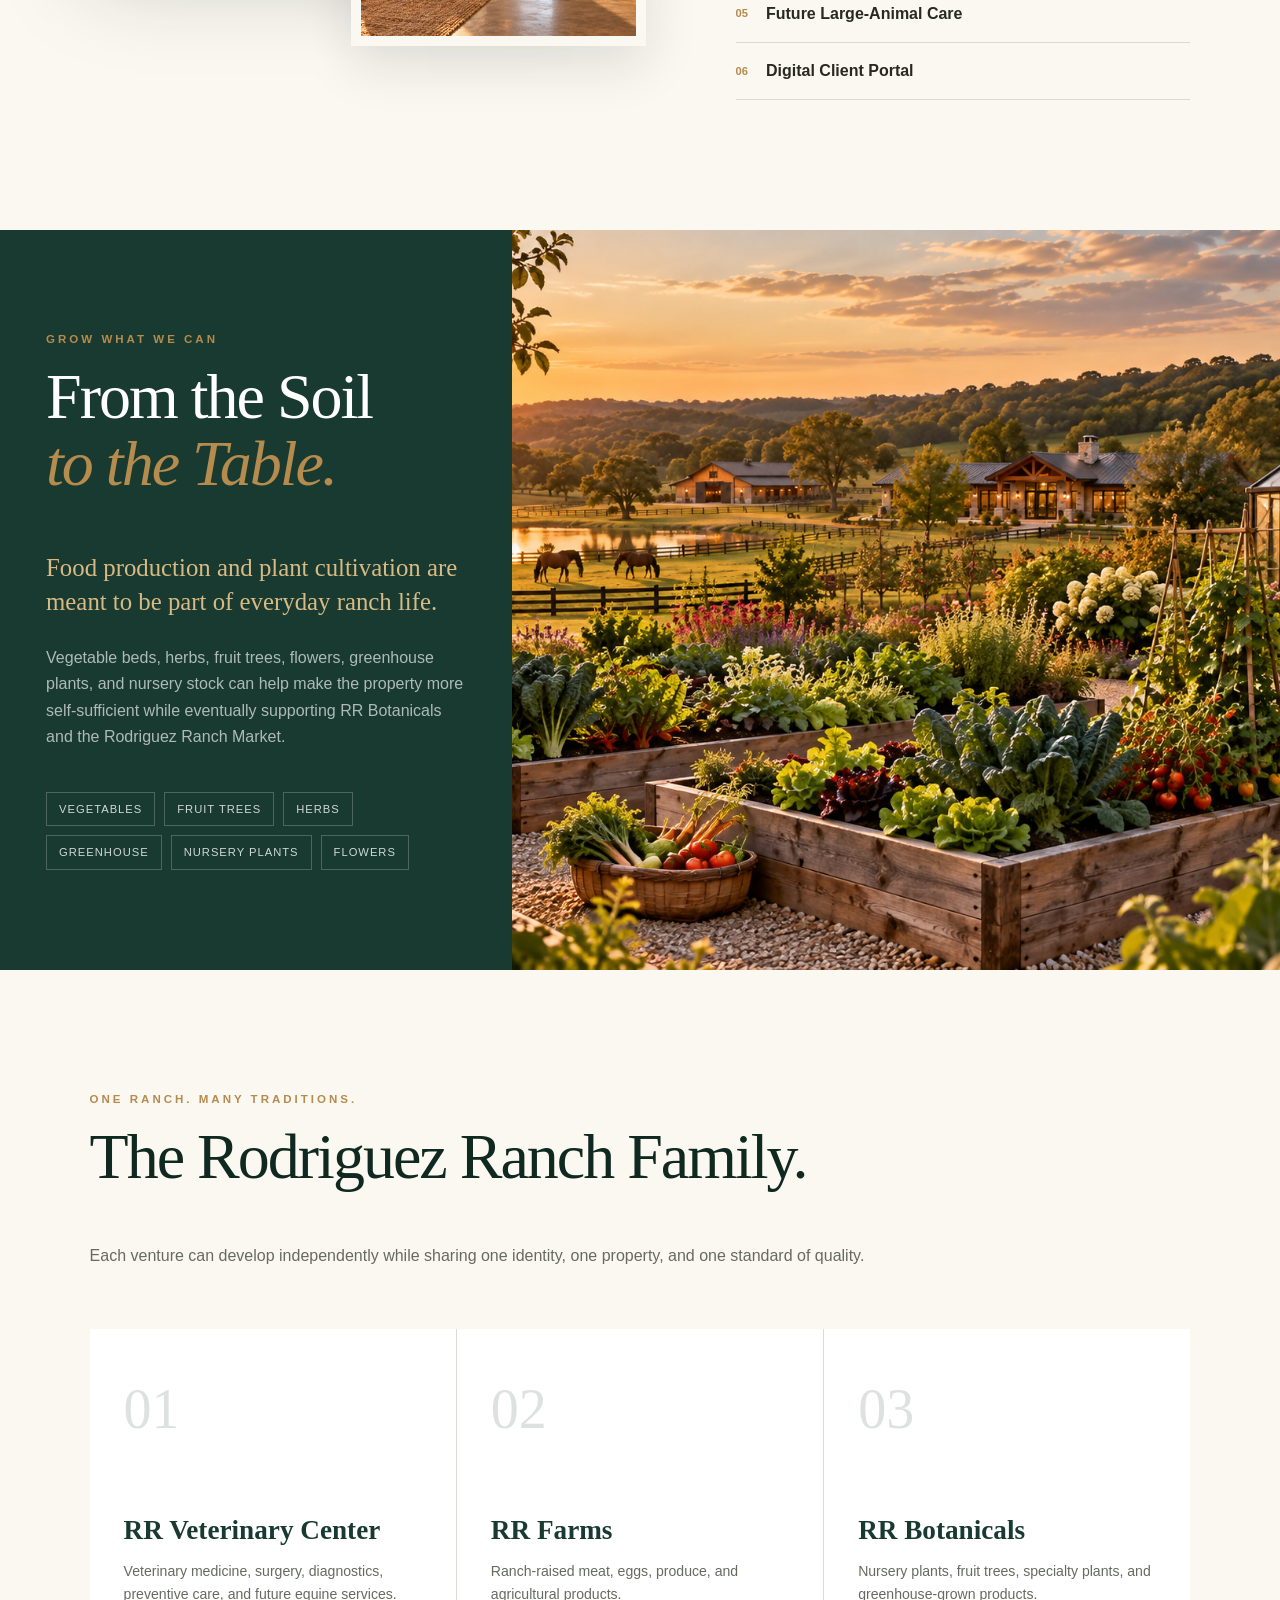
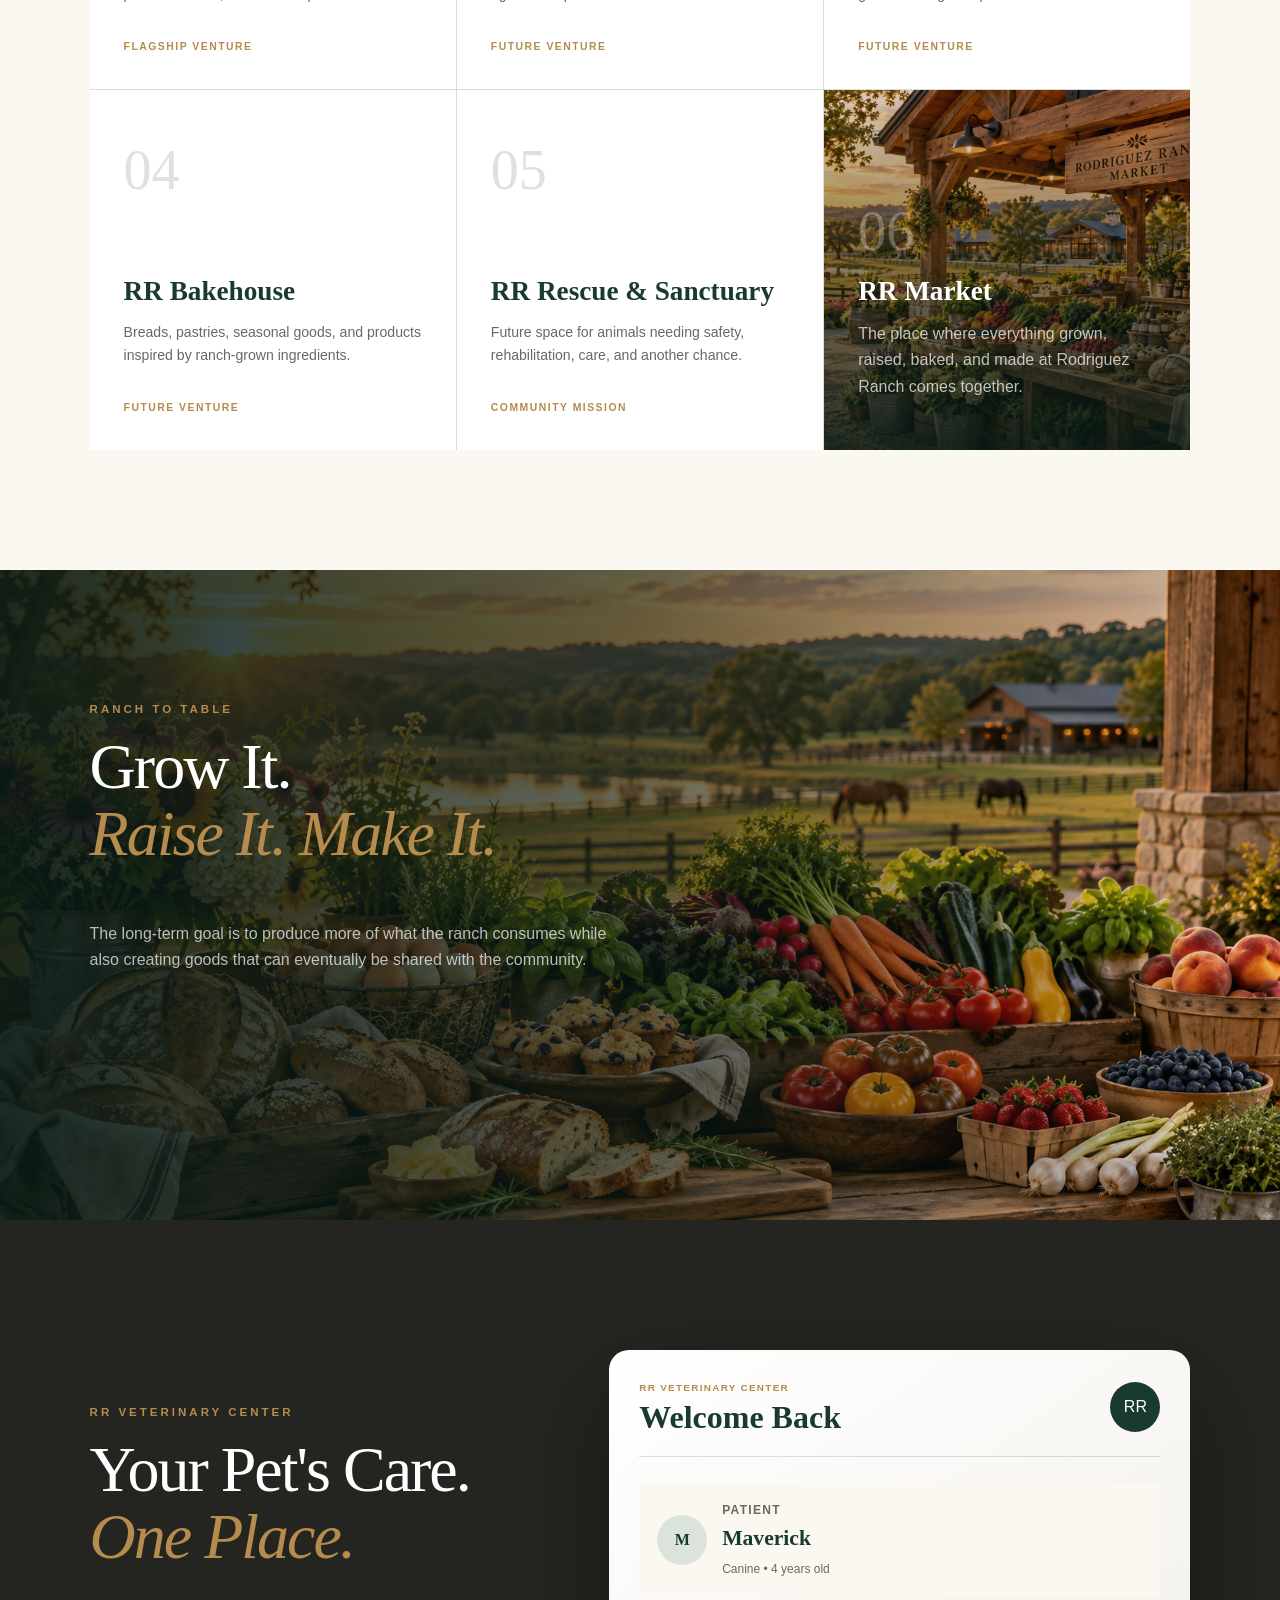
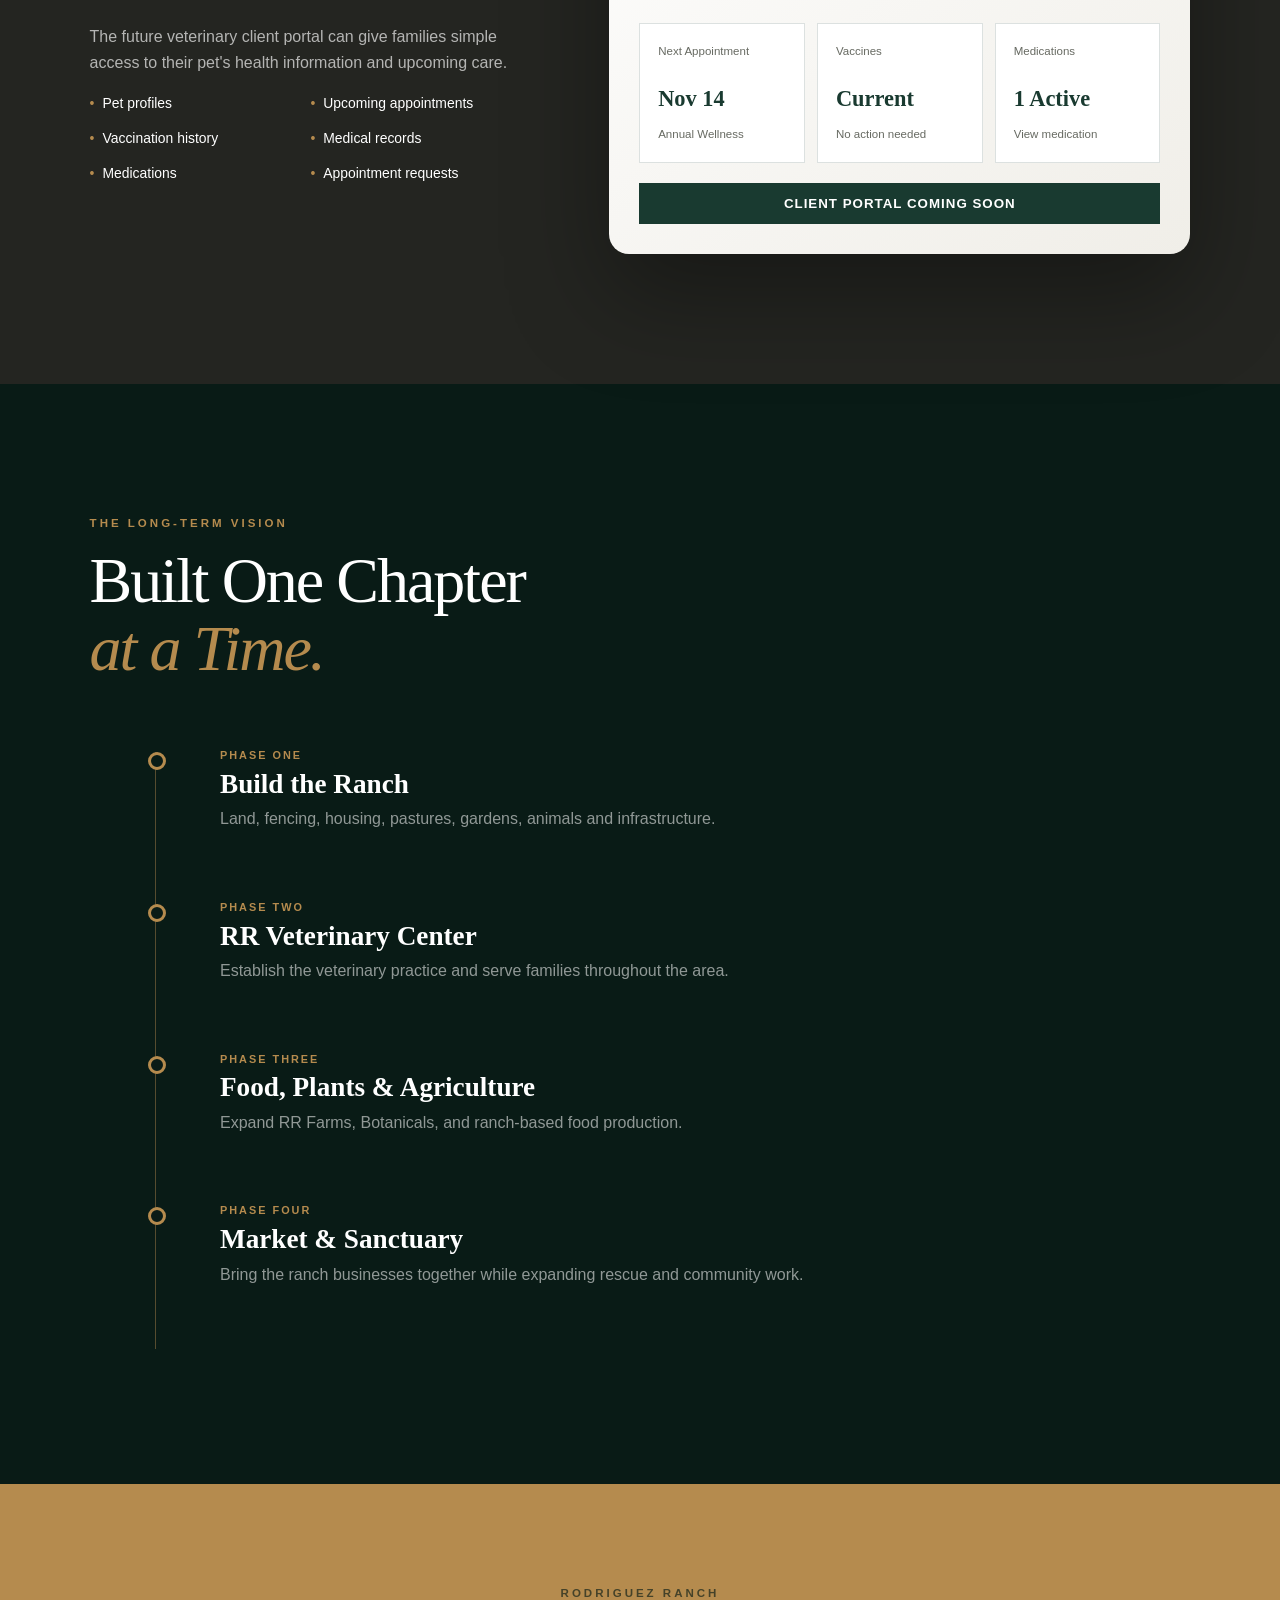
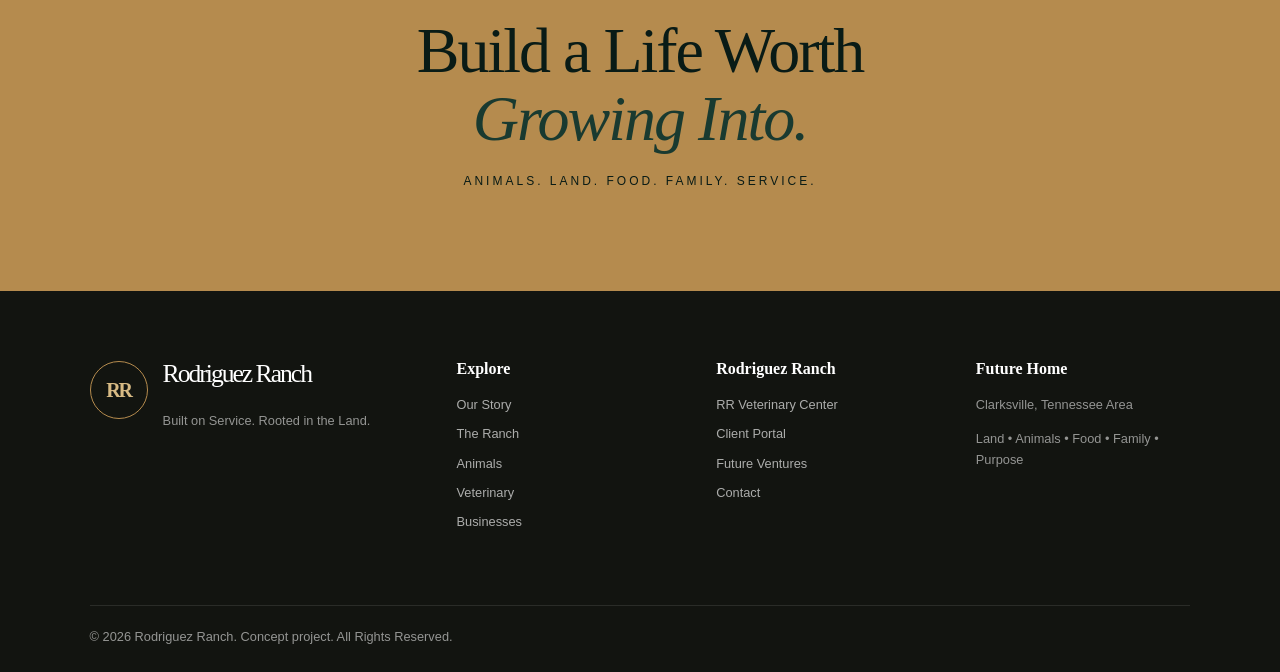
==== commit e9a1e207: "Update index.html" ====
--- a/index.html
+++ b/index.html
@@ -61,35 +61,39 @@
 
     <nav aria-label="Main navigation">
 
-      <ul>
-
-        <li>
-          <a href="story.html">Our Story</a>
-        </li>
-
-        <li>
-          <a href="ranch.html">The Ranch</a>
-        </li>
-
-        <li>
-          <a href="animals.html">Animals</a>
-        </li>
-
-        <li>
-          <a href="veterinary.html">Veterinary</a>
-        </li>
-
-        <li>
-          <a href="businesses.html">Businesses</a>
-        </li>
-
-        <li>
-          <a href="contact.html">Contact</a>
-        </li>
-
-      </ul>
-
-    </nav>
+  <ul>
+
+    <li>
+      <a href="index.html">Home</a>
+    </li>
+
+    <li>
+      <a href="story.html">Our Story</a>
+    </li>
+
+    <li>
+      <a href="ranch.html">The Ranch</a>
+    </li>
+
+    <li>
+      <a href="animals.html">Animals</a>
+    </li>
+
+    <li>
+      <a href="veterinary.html">Veterinary</a>
+    </li>
+
+    <li>
+      <a href="businesses.html">Businesses</a>
+    </li>
+
+    <li>
+      <a href="contact.html">Contact</a>
+    </li>
+
+  </ul>
+
+</nav>
 
   </header>
 
@@ -1023,84 +1027,83 @@
 
   <footer>
 
-    <div class="footer-brand">
-
-      <div class="brand-mark">
-        RR
-      </div>
-
-      <div>
-
-        <h2>
-          Rodriguez Ranch
-        </h2>
-
-        <p>
-          Built on Service. Rooted in the Land.
-        </p>
-
-      </div>
-
+  <div class="footer-brand">
+
+    <div class="brand-mark">
+      RR
     </div>
 
-
     <div>
 
-      <h3>
-        Explore
-      </h3>
-
-      <ul>
-        <li><a href="story.html">Our Story</a></li>
-        <li><a href="ranch.html">The Ranch</a></li>
-        <li><a href="animals.html">Animals</a></li>
-        <li><a href="veterinary.html">Veterinary</a></li>
-        <li><a href="businesses.html">Businesses</a></li>
-        <li><a href="contact.html">Contact</a></li>
-     </ul>
+      <h2>
+        Rodriguez Ranch
+      </h2>
+
+      <p>
+        Built on Service. Rooted in the Land.
+      </p>
 
     </div>
 
-
-    <div>
-
-      <h3>
-        Future Ventures
-      </h3>
-
-      <ul>
-        <li>RR Farms</li>
-        <li>RR Botanicals</li>
-        <li>RR Bakehouse</li>
-        <li>RR Market</li>
-      </ul>
-
-    </div>
-
-
-    <div>
-
-      <h3>
-        Future Home
-      </h3>
-
-      <p>
-        Clarksville, Tennessee Area
-      </p>
-
-      <p>
-        Veterinary • Agriculture • Animals • Community
-      </p>
-
-    </div>
-
-
-    <p class="copyright">
-      &copy; 2026 Rodriguez Ranch.
-      Concept Project. All Rights Reserved.
+  </div>
+
+
+  <div>
+
+    <h3>
+      Explore
+    </h3>
+
+    <ul>
+      <li><a href="story.html">Our Story</a></li>
+      <li><a href="ranch.html">The Ranch</a></li>
+      <li><a href="animals.html">Animals</a></li>
+      <li><a href="veterinary.html">Veterinary</a></li>
+      <li><a href="businesses.html">Businesses</a></li>
+    </ul>
+
+  </div>
+
+
+  <div>
+
+    <h3>
+      Rodriguez Ranch
+    </h3>
+
+    <ul>
+      <li><a href="veterinary.html">RR Veterinary Center</a></li>
+      <li><a href="portal.html">Client Portal</a></li>
+      <li><a href="businesses.html">Future Ventures</a></li>
+      <li><a href="contact.html">Contact</a></li>
+    </ul>
+
+  </div>
+
+
+  <div>
+
+    <h3>
+      Future Home
+    </h3>
+
+    <p>
+      Clarksville, Tennessee Area
     </p>
 
-  </footer>
+    <p>
+      Land • Animals • Food • Family • Purpose
+    </p>
+
+  </div>
+
+
+  <p class="copyright">
+    &copy; 2026 Rodriguez Ranch.
+    Concept Project. All Rights Reserved.
+  </p>
+
+</footer>
 
 
   <script src="script.js"></script>
